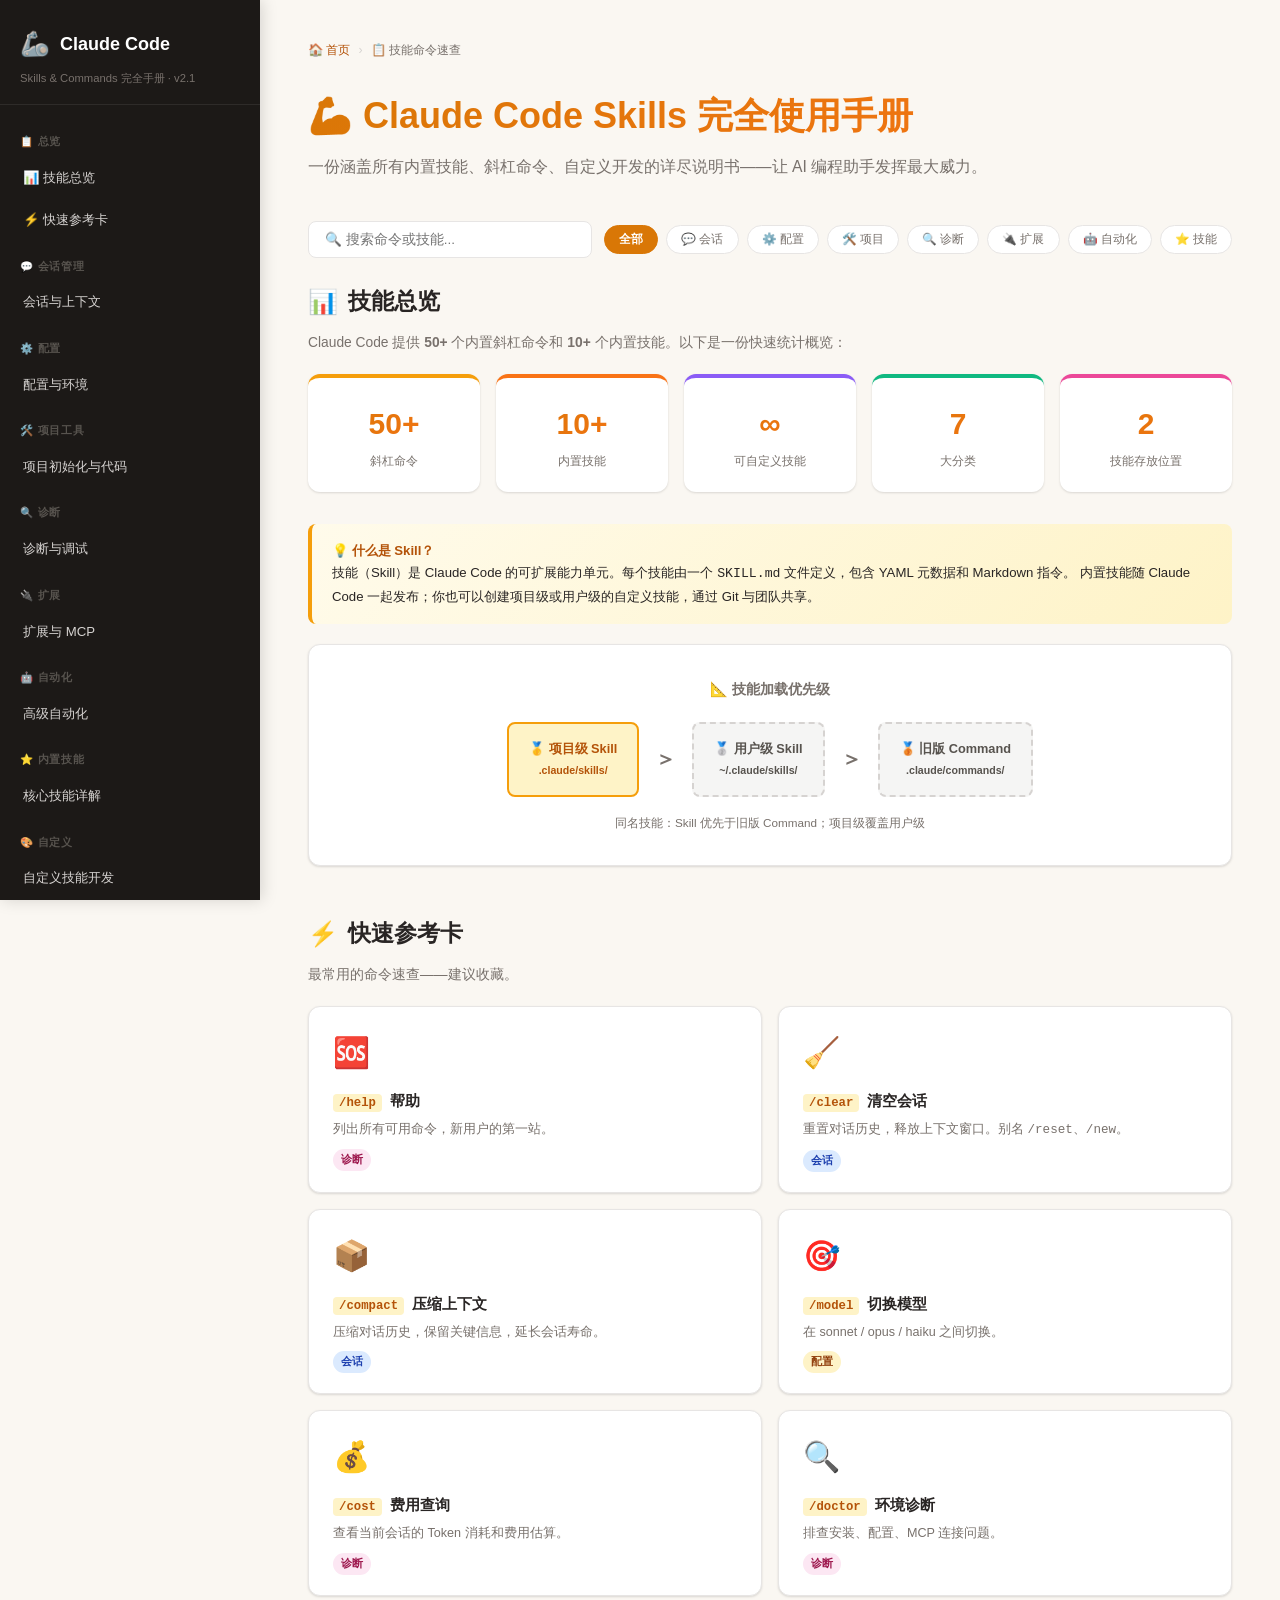
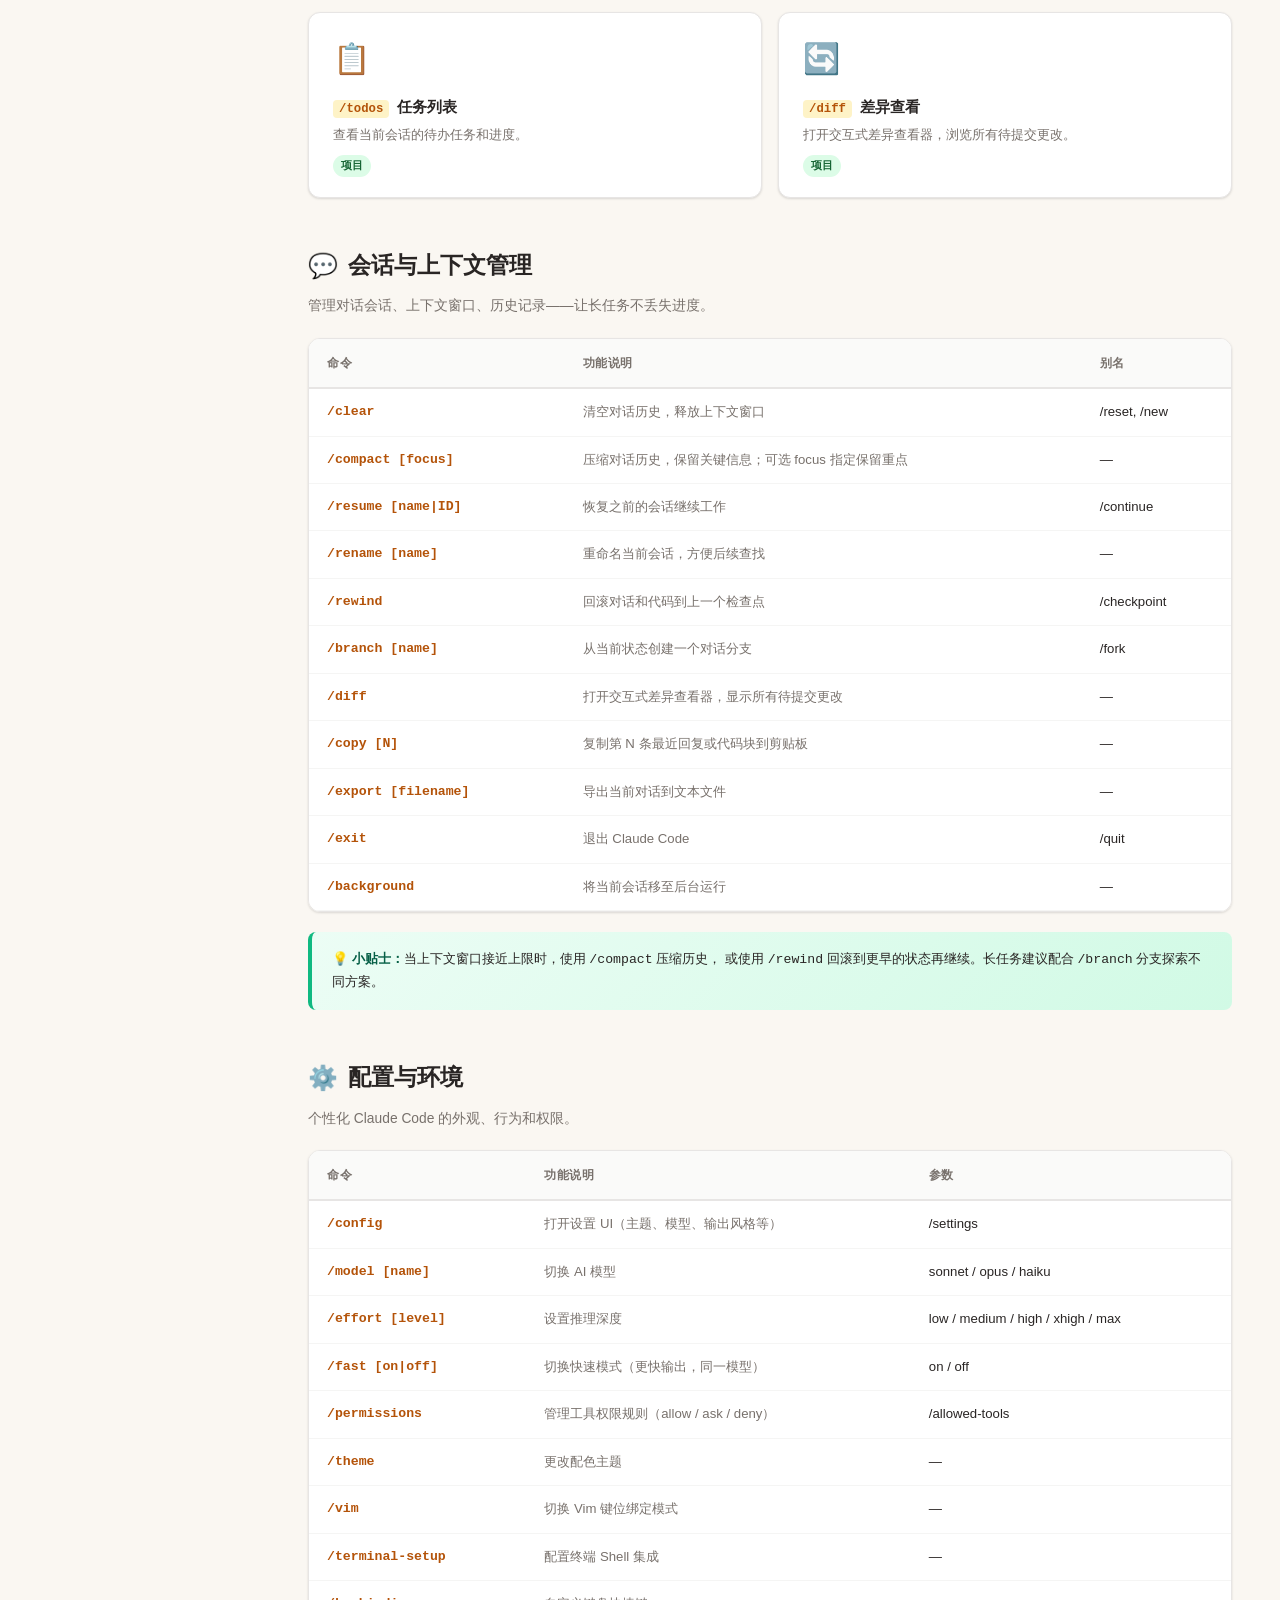
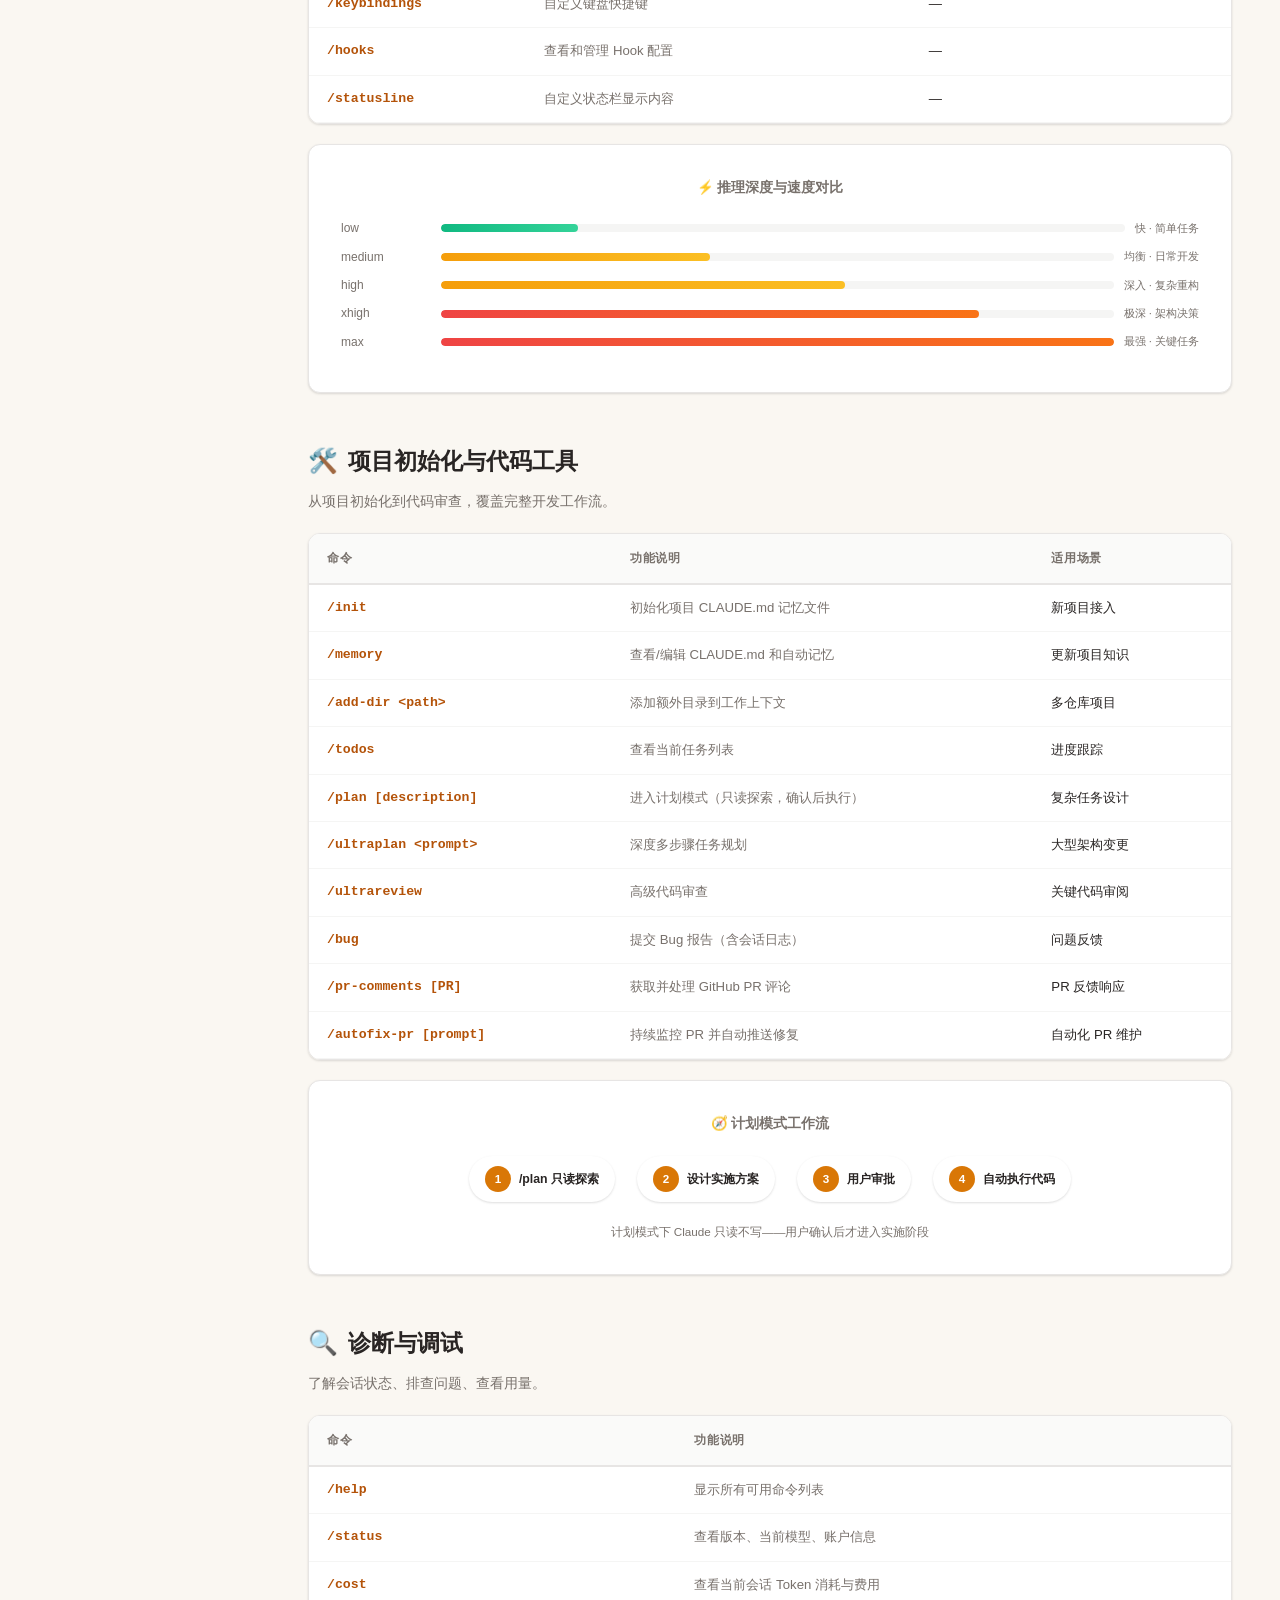
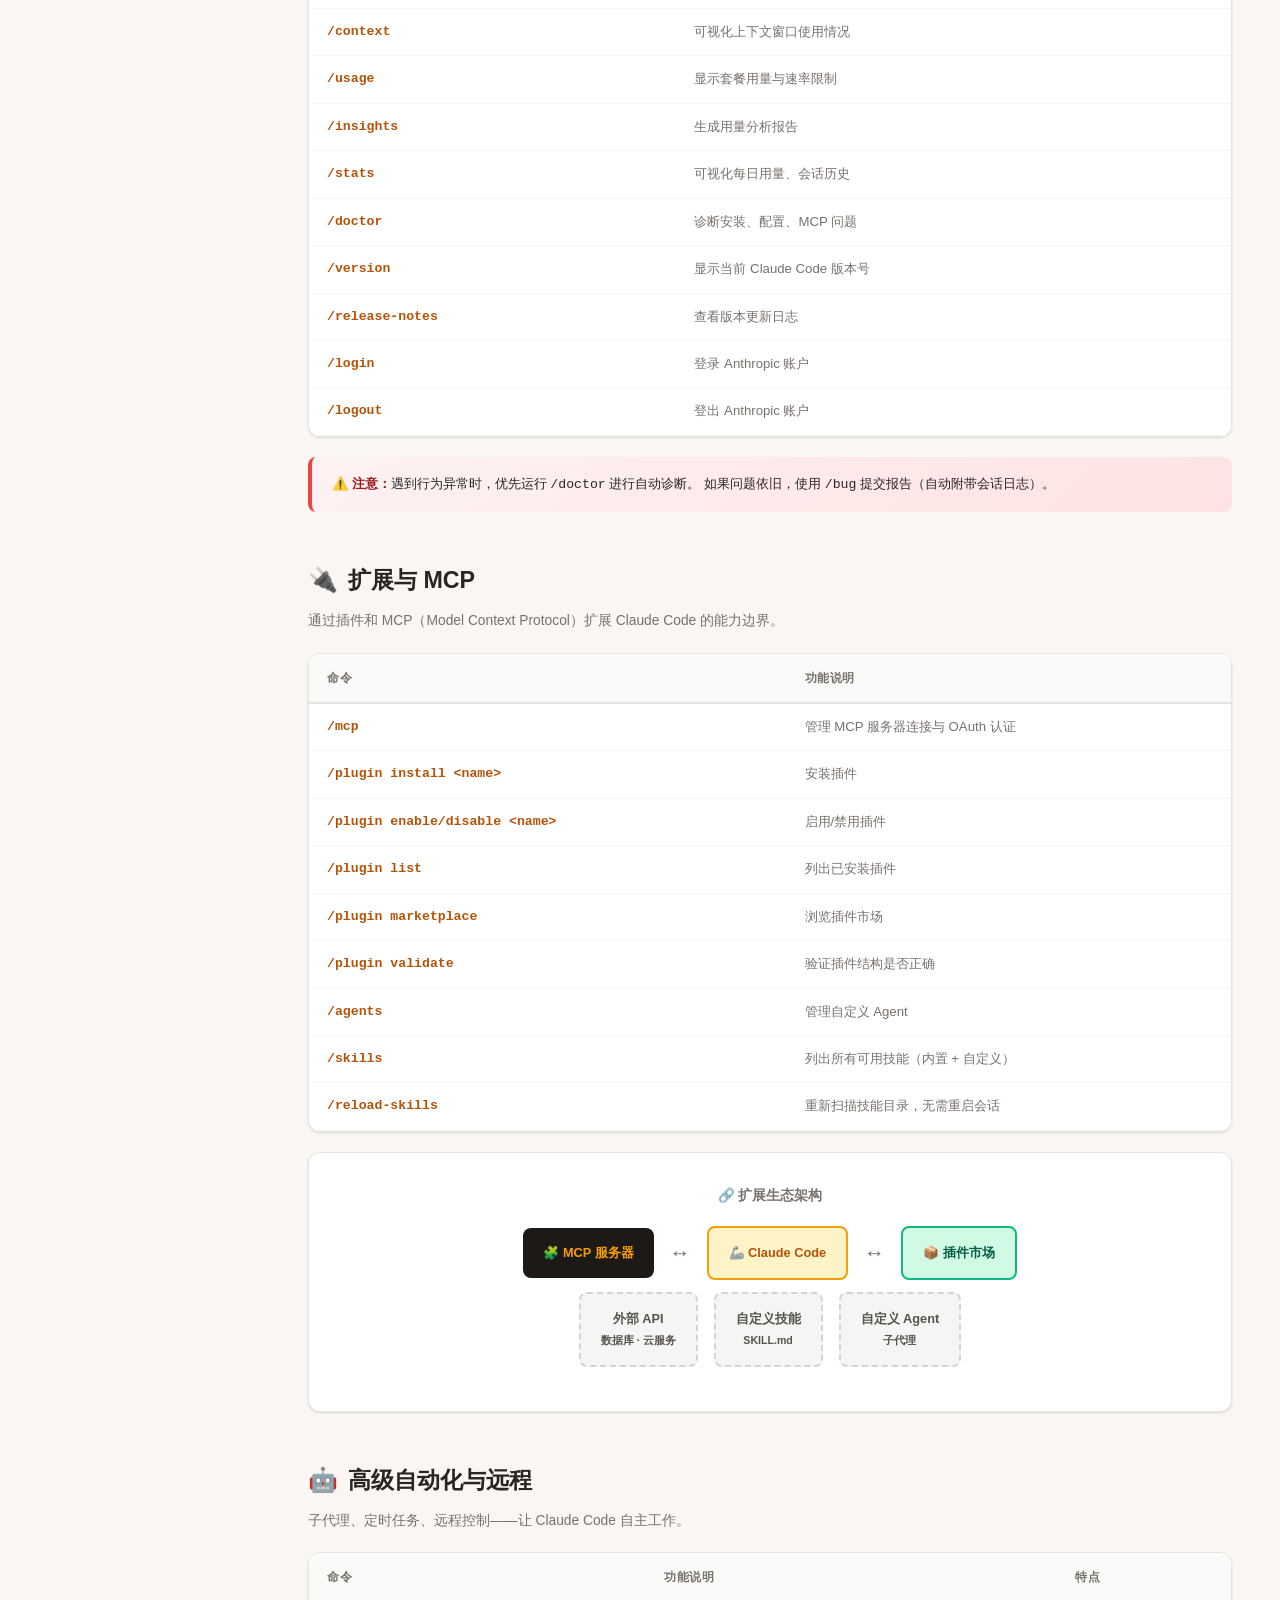
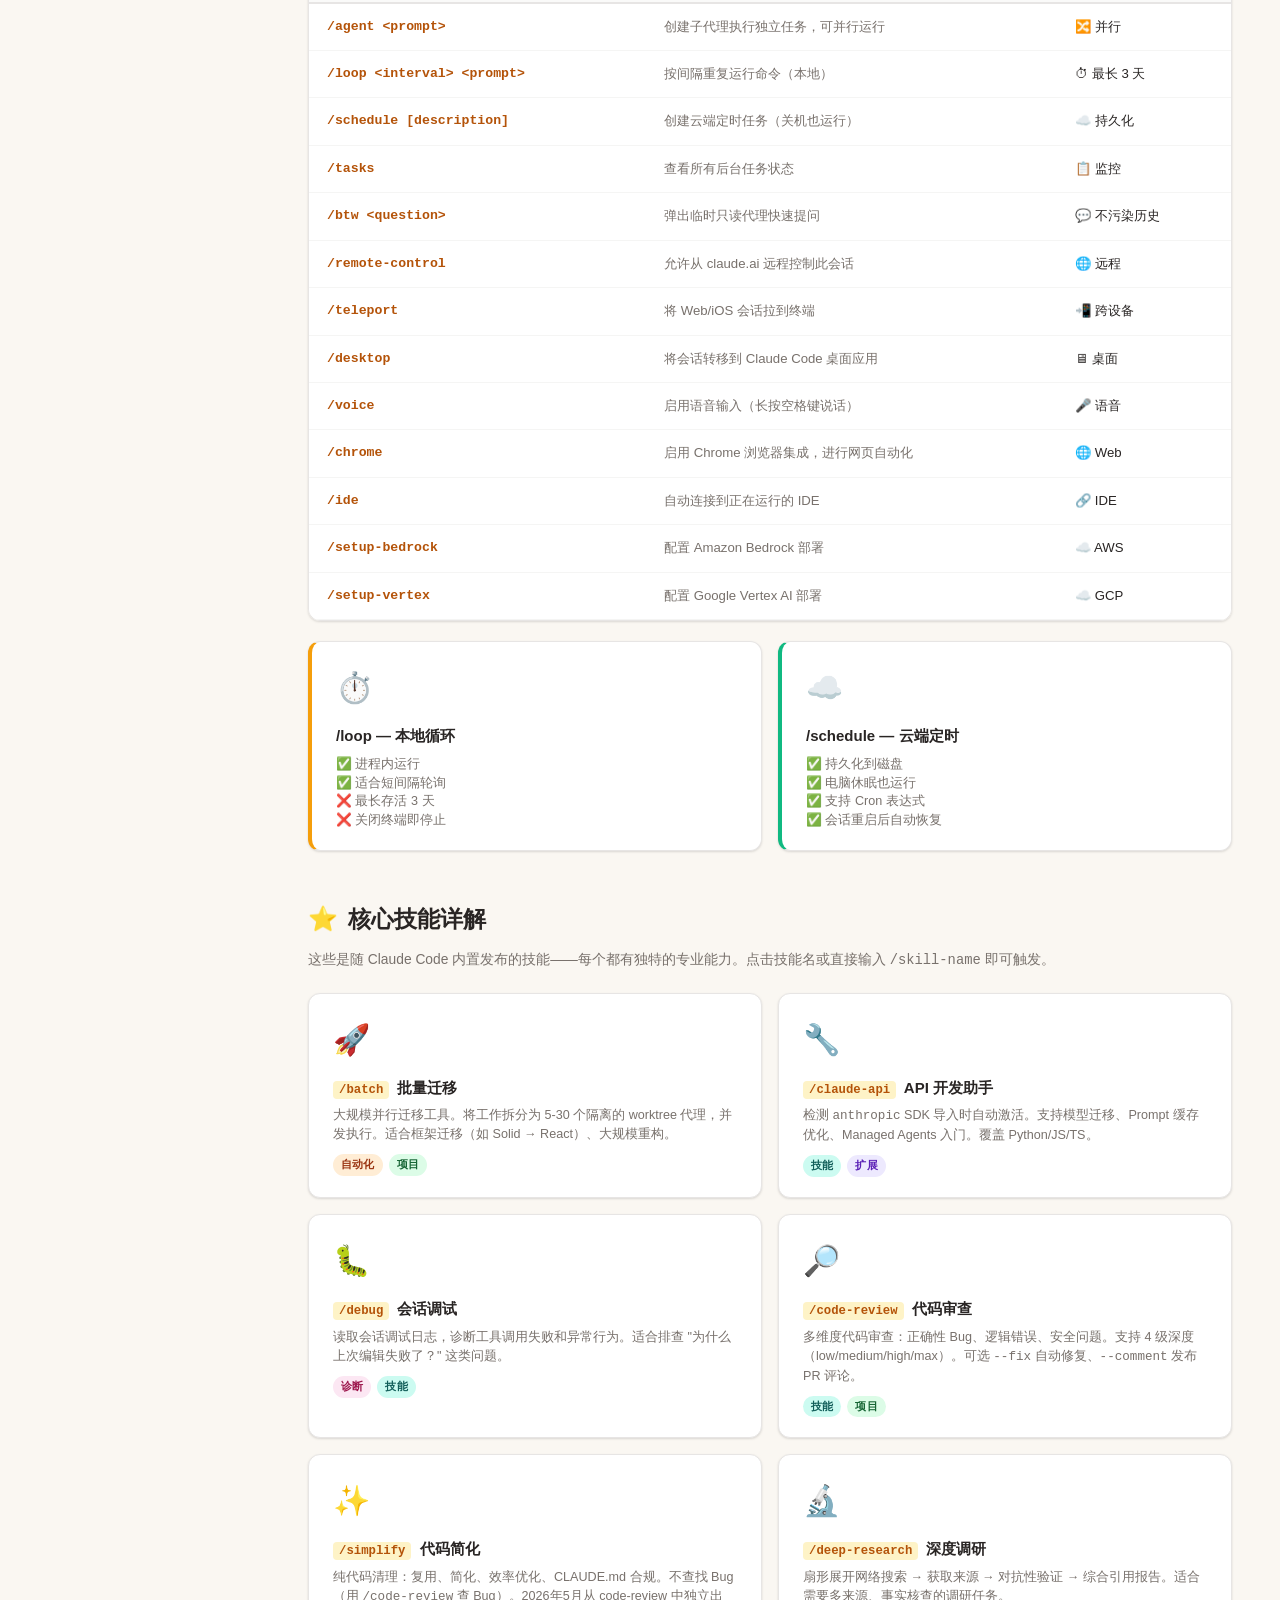
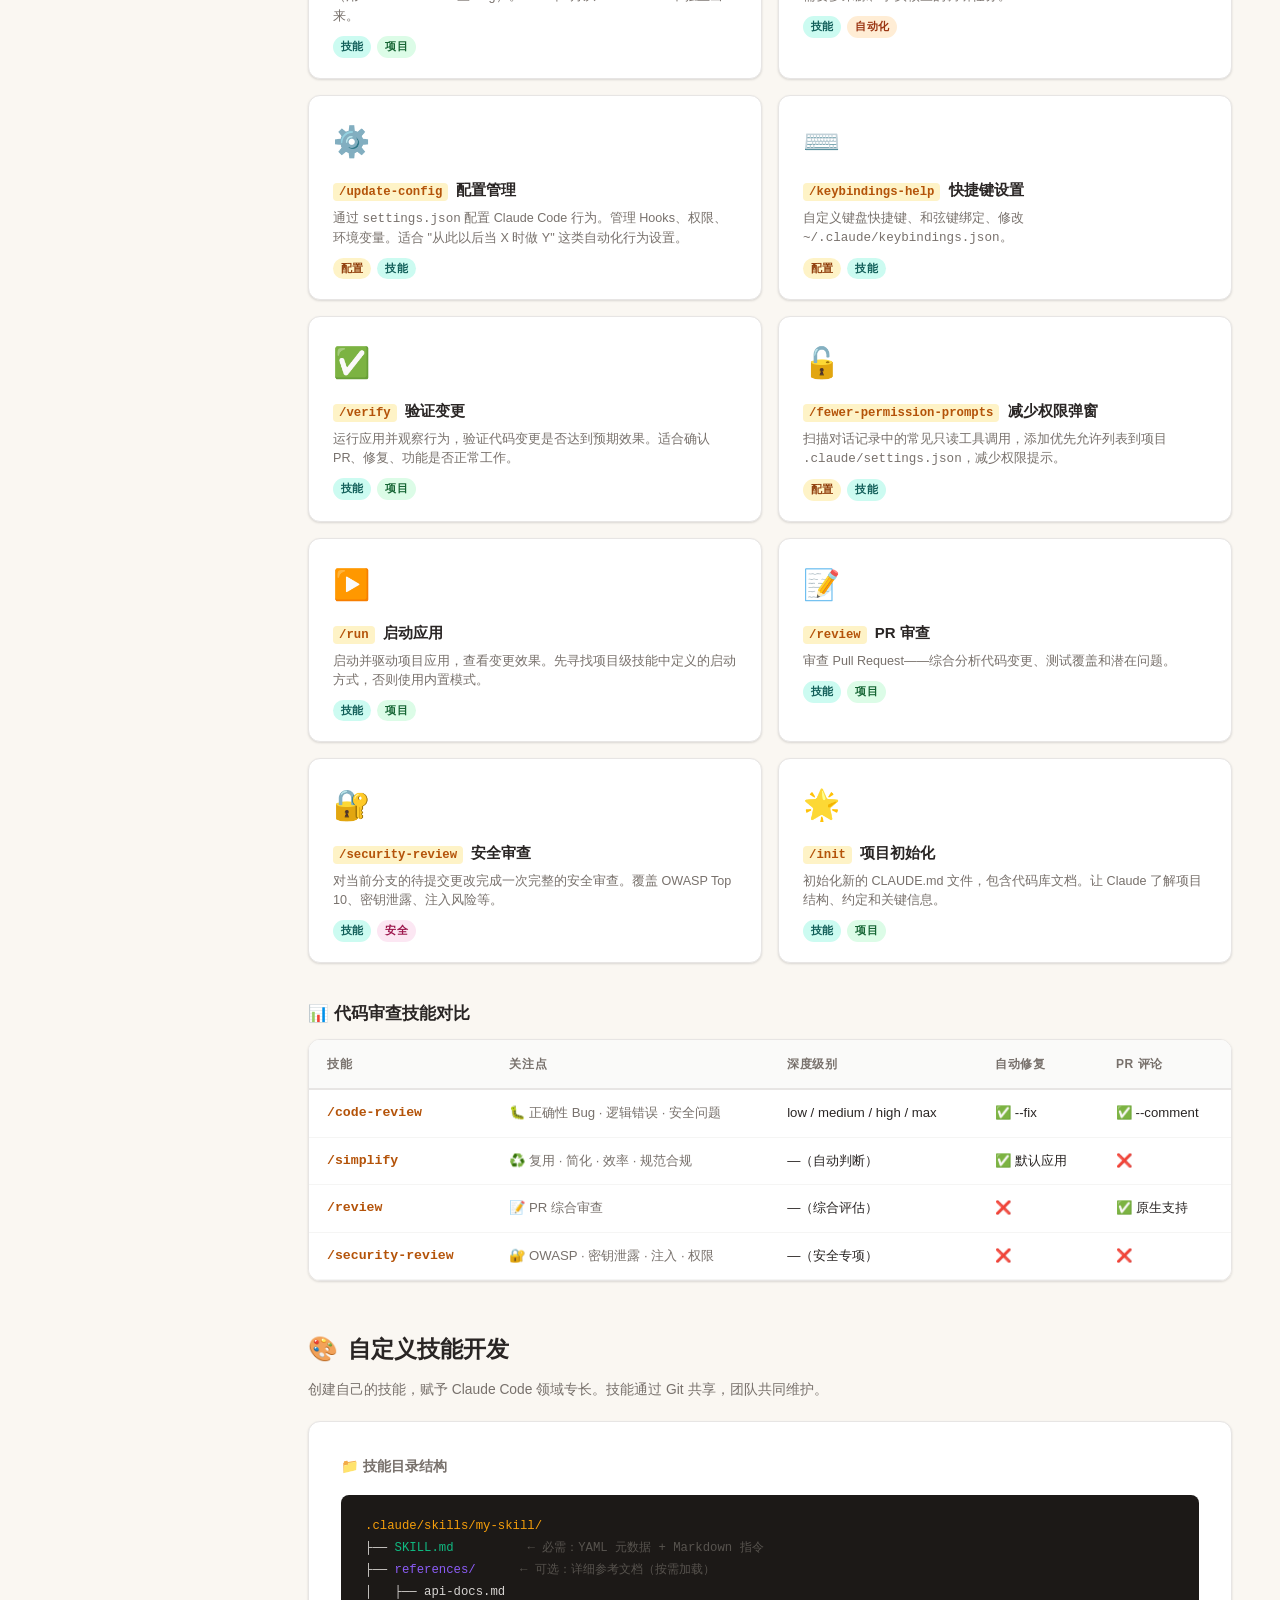
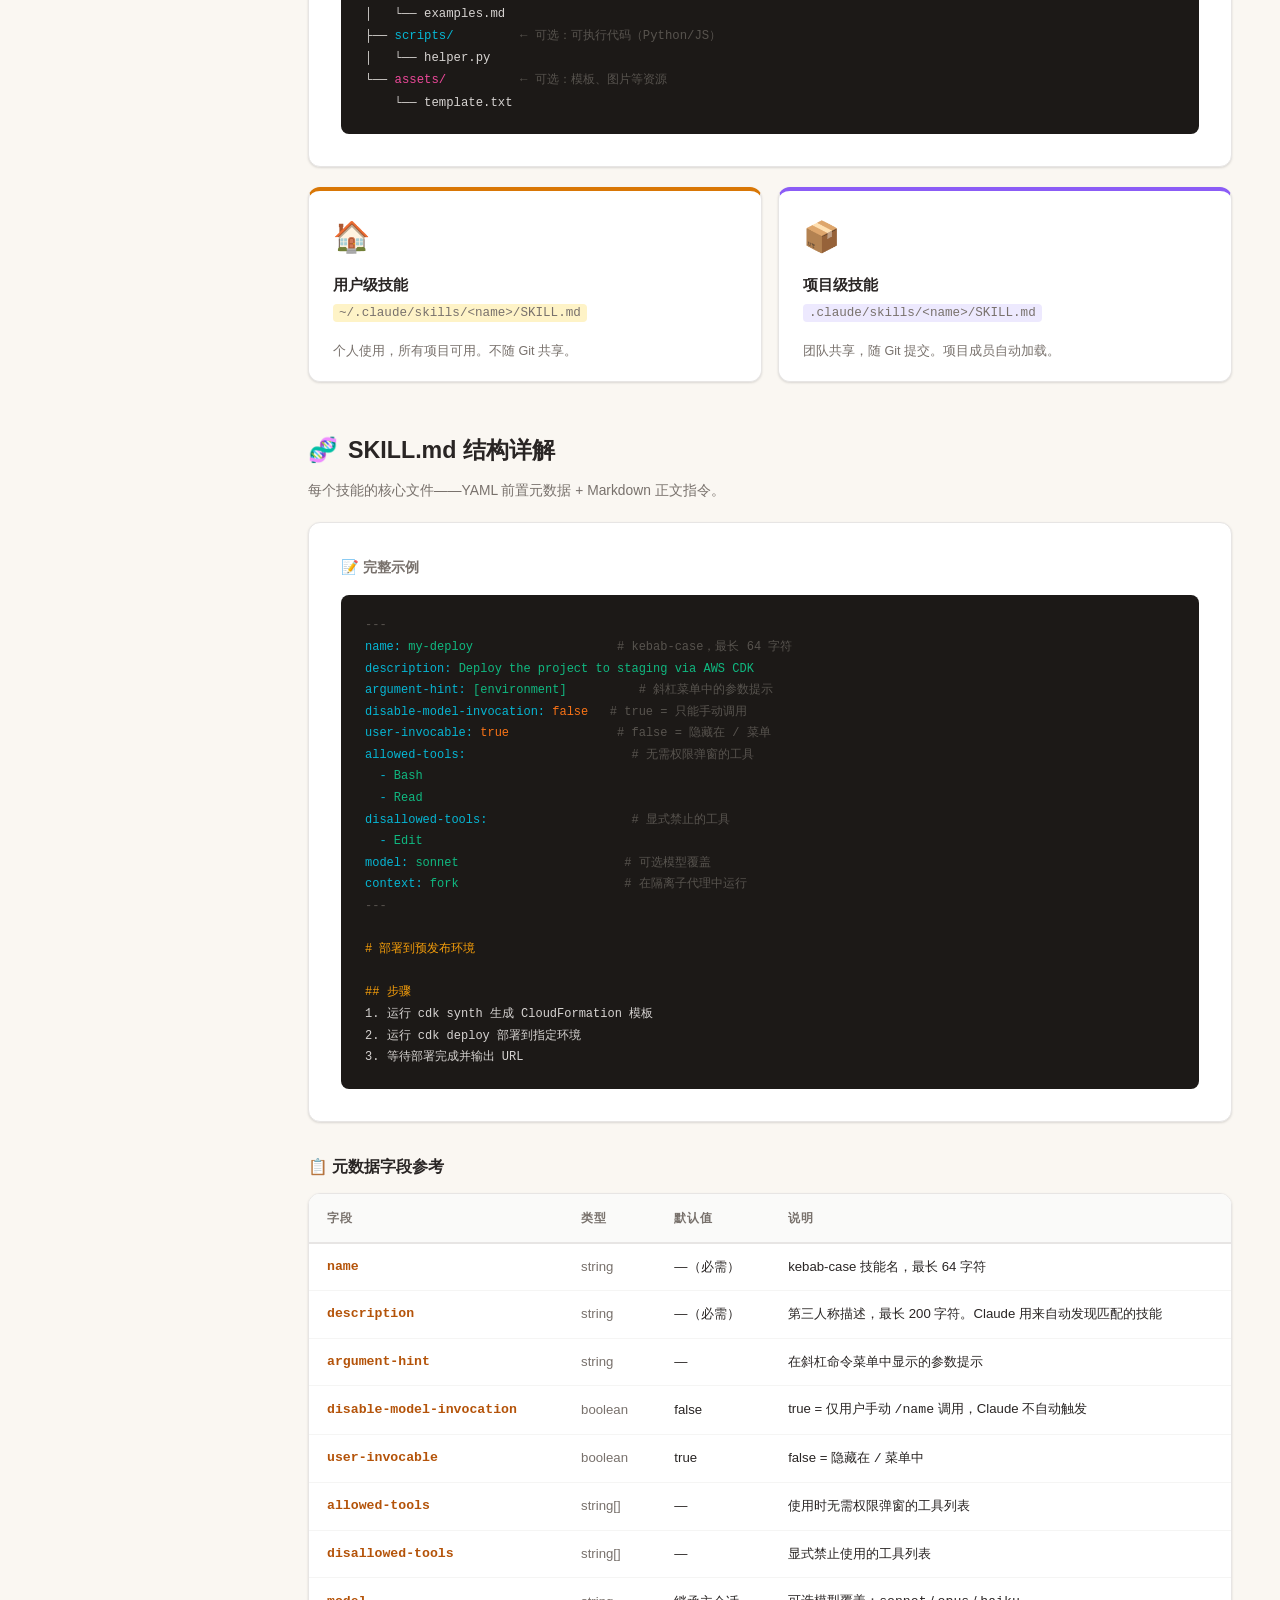
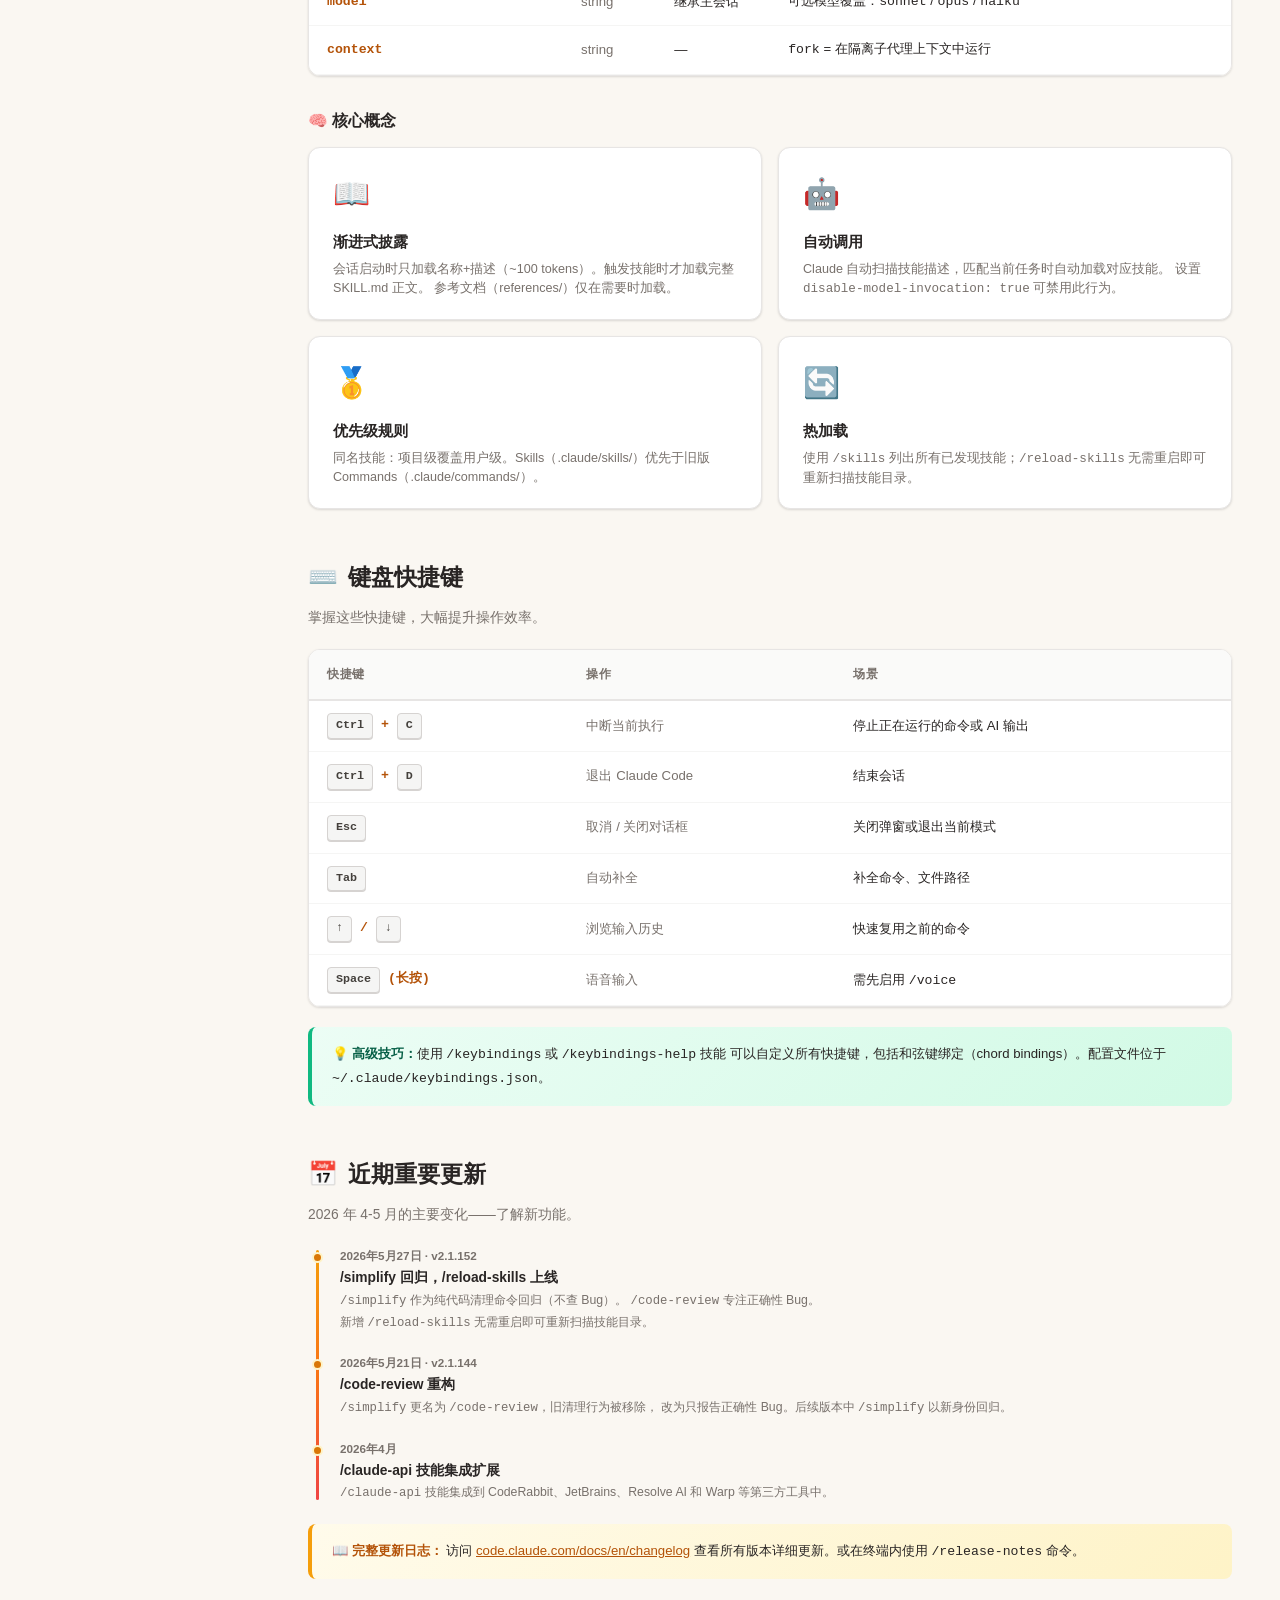
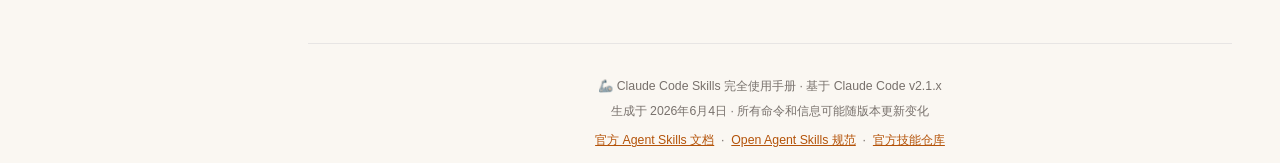
==== manuals/skills-manual.html @ b5b5af1a "🎉 初始提交：Claude Code 使用说明书 v1.0 - 门户首页 (index.html) - 5分钟快速入门指南 - 技能命令速查手册 (搜索+筛选增强) - 工作流实战指南 (3个完整工作" ====
<!DOCTYPE html>
<html lang="zh-CN">
<head>
<meta charset="UTF-8">
<meta name="viewport" content="width=device-width, initial-scale=1.0">
<title>技能命令速查 — Claude Code 使用说明书</title>
<link rel="stylesheet" href="../assets/style.css">
</head>
<body>

<!-- ==================== SIDEBAR ==================== -->
<aside class="sidebar">
  <div class="sidebar-header">
    <div class="logo">
      <span class="icon">🦾</span> Claude Code
    </div>
    <div class="version">Skills &amp; Commands 完全手册 · v2.1</div>
  </div>
  <nav class="sidebar-nav">
    <div class="nav-section">📋 总览</div>
    <a href="#overview" class="active">📊 技能总览</a>
    <a href="#quick-ref">⚡ 快速参考卡</a>

    <div class="nav-section">💬 会话管理</div>
    <a href="#session">会话与上下文</a>

    <div class="nav-section">⚙️ 配置</div>
    <a href="#config">配置与环境</a>

    <div class="nav-section">🛠️ 项目工具</div>
    <a href="#project">项目初始化与代码</a>

    <div class="nav-section">🔍 诊断</div>
    <a href="#debug">诊断与调试</a>

    <div class="nav-section">🔌 扩展</div>
    <a href="#extensions">扩展与 MCP</a>

    <div class="nav-section">🤖 自动化</div>
    <a href="#automation">高级自动化</a>

    <div class="nav-section">⭐ 内置技能</div>
    <a href="#builtin-skills">核心技能详解</a>

    <div class="nav-section">🎨 自定义</div>
    <a href="#custom-skills">自定义技能开发</a>
    <a href="#skill-anatomy">SKILL.md 结构</a>

    <div class="nav-section">⌨️ 快捷键</div>
    <a href="#shortcuts">键盘快捷键</a>

    <div class="nav-section">📅 更新日志</div>
    <a href="#changelog">最近更新</a>
  </nav>
  <div class="sidebar-footer">
    <a href="../index.html" style="color:#a8a29e;text-decoration:none;">🏠 返回首页</a><br>
    📖 基于 Claude Code v2.1.x · 2026年6月
  </div>
</aside>

<!-- ==================== MAIN ==================== -->
<main class="main">

  <!-- Breadcrumb -->
  <nav class="breadcrumb">
    <a href="../index.html">🏠 首页</a> <span class="sep">›</span>
    <span>📋 技能命令速查</span>
  </nav>

  <!-- Title -->
  <h1>🦾 Claude Code Skills 完全使用手册</h1>
  <p class="subtitle">一份涵盖所有内置技能、斜杠命令、自定义开发的详尽说明书——让 AI 编程助手发挥最大威力。</p>

  <!-- ========== OVERVIEW ========== -->
  
  <!-- Search Bar -->
  <div class="search-bar">
    <input type="text" id="searchInput" placeholder="🔍 搜索命令或技能..." autocomplete="off">
    <div class="filter-tags">
      <button class="filter-tag active" data-filter="all">全部</button>
      <button class="filter-tag" data-filter="session">💬 会话</button>
      <button class="filter-tag" data-filter="config">⚙️ 配置</button>
      <button class="filter-tag" data-filter="project">🛠️ 项目</button>
      <button class="filter-tag" data-filter="debug">🔍 诊断</button>
      <button class="filter-tag" data-filter="ext">🔌 扩展</button>
      <button class="filter-tag" data-filter="auto">🤖 自动化</button>
      <button class="filter-tag" data-filter="skill">⭐ 技能</button>
    </div>
  </div>
  <div id="noResults" class="no-results hidden">未找到匹配结果</div>

  <section id="overview">
    <h2><span class="emoji">📊</span> 技能总览</h2>
    <p class="section-desc">Claude Code 提供 <strong>50+</strong> 个内置斜杠命令和 <strong>10+</strong> 个内置技能。以下是一份快速统计概览：</p>

    <div class="stats-row">
      <div class="stat-card" style="border-top-color: #f59e0b;">
        <div class="stat-num">50+</div>
        <div class="stat-label">斜杠命令</div>
      </div>
      <div class="stat-card" style="border-top-color: #f97316;">
        <div class="stat-num">10+</div>
        <div class="stat-label">内置技能</div>
      </div>
      <div class="stat-card" style="border-top-color: #8b5cf6;">
        <div class="stat-num">∞</div>
        <div class="stat-label">可自定义技能</div>
      </div>
      <div class="stat-card" style="border-top-color: #10b981;">
        <div class="stat-num">7</div>
        <div class="stat-label">大分类</div>
      </div>
      <div class="stat-card" style="border-top-color: #ec4899;">
        <div class="stat-num">2</div>
        <div class="stat-label">技能存放位置</div>
      </div>
    </div>

    <div class="info-box">
      <strong>💡 什么是 Skill？</strong><br>
      技能（Skill）是 Claude Code 的可扩展能力单元。每个技能由一个 <code>SKILL.md</code> 文件定义，包含 YAML 元数据和 Markdown 指令。
      内置技能随 Claude Code 一起发布；你也可以创建项目级或用户级的自定义技能，通过 Git 与团队共享。
    </div>

    <!-- Skill priority diagram -->
    <div class="arch-diagram">
      <h3 style="text-align:center;margin-bottom:20px;font-size:.95rem;color:#78716c;">📐 技能加载优先级</h3>
      <div class="arch-row">
        <div class="arch-box primary">🥇 项目级 Skill<br><small>.claude/skills/</small></div>
        <div class="arch-arrow">＞</div>
        <div class="arch-box secondary">🥈 用户级 Skill<br><small>~/.claude/skills/</small></div>
        <div class="arch-arrow">＞</div>
        <div class="arch-box secondary">🥉 旧版 Command<br><small>.claude/commands/</small></div>
      </div>
      <p style="text-align:center;font-size:.78rem;color:var(--text-muted);margin-top:16px;">
        同名技能：Skill 优先于旧版 Command；项目级覆盖用户级
      </p>
    </div>
  </section>

  <!-- ========== QUICK REFERENCE ========== -->
  <section id="quick-ref">
    <h2><span class="emoji">⚡</span> 快速参考卡</h2>
    <p class="section-desc">最常用的命令速查——建议收藏。</p>

    <div class="cards">
      <div class="card" data-search="/help 帮助 列出所有可用命令，新用户的第一站。">
        <div class="card-icon">🆘</div>
        <div class="card-name"><span class="slash">/help</span> 帮助</div>
        <div class="card-desc">列出所有可用命令，新用户的第一站。</div>
        <div class="card-tags"><span class="tag tag-debug">诊断</span></div>
      </div>
      <div class="card">
        <div class="card-icon">🧹</div>
        <div class="card-name"><span class="slash">/clear</span> 清空会话</div>
        <div class="card-desc">重置对话历史，释放上下文窗口。别名 <code>/reset</code>、<code>/new</code>。</div>
        <div class="card-tags"><span class="tag tag-session">会话</span></div>
      </div>
      <div class="card">
        <div class="card-icon">📦</div>
        <div class="card-name"><span class="slash">/compact</span> 压缩上下文</div>
        <div class="card-desc">压缩对话历史，保留关键信息，延长会话寿命。</div>
        <div class="card-tags"><span class="tag tag-session">会话</span></div>
      </div>
      <div class="card">
        <div class="card-icon">🎯</div>
        <div class="card-name"><span class="slash">/model</span> 切换模型</div>
        <div class="card-desc">在 sonnet / opus / haiku 之间切换。</div>
        <div class="card-tags"><span class="tag tag-config">配置</span></div>
      </div>
      <div class="card">
        <div class="card-icon">💰</div>
        <div class="card-name"><span class="slash">/cost</span> 费用查询</div>
        <div class="card-desc">查看当前会话的 Token 消耗和费用估算。</div>
        <div class="card-tags"><span class="tag tag-debug">诊断</span></div>
      </div>
      <div class="card">
        <div class="card-icon">🔍</div>
        <div class="card-name"><span class="slash">/doctor</span> 环境诊断</div>
        <div class="card-desc">排查安装、配置、MCP 连接问题。</div>
        <div class="card-tags"><span class="tag tag-debug">诊断</span></div>
      </div>
      <div class="card">
        <div class="card-icon">📋</div>
        <div class="card-name"><span class="slash">/todos</span> 任务列表</div>
        <div class="card-desc">查看当前会话的待办任务和进度。</div>
        <div class="card-tags"><span class="tag tag-project">项目</span></div>
      </div>
      <div class="card">
        <div class="card-icon">🔄</div>
        <div class="card-name"><span class="slash">/diff</span> 差异查看</div>
        <div class="card-desc">打开交互式差异查看器，浏览所有待提交更改。</div>
        <div class="card-tags"><span class="tag tag-project">项目</span></div>
      </div>
    </div>
  </section>

  <!-- ========== SESSION MANAGEMENT ========== -->
  <section id="session">
    <h2><span class="emoji">💬</span> 会话与上下文管理</h2>
    <p class="section-desc">管理对话会话、上下文窗口、历史记录——让长任务不丢失进度。</p>

    <div class="cmd-table-wrap">
      <table>
        <thead><tr><th>命令</th><th>功能说明</th><th>别名</th></tr></thead>
        <tbody>
          <tr data-search="/clear 清空对话历史，释放上下文窗口">
          <td>/clear</td>
          <td>清空对话历史，释放上下文窗口</td><td>/reset, /new</td></tr>
          <tr data-search="/compact [focus] 压缩对话历史，保留关键信息；可选 focus 指定保留重点">
          <td>/compact [focus]</td>
          <td>压缩对话历史，保留关键信息；可选 focus 指定保留重点</td><td>—</td></tr>
          <tr data-search="/resume [name|ID] 恢复之前的会话继续工作">
          <td>/resume [name|ID]</td>
          <td>恢复之前的会话继续工作</td><td>/continue</td></tr>
          <tr data-search="/rename [name] 重命名当前会话，方便后续查找">
          <td>/rename [name]</td>
          <td>重命名当前会话，方便后续查找</td><td>—</td></tr>
          <tr data-search="/rewind 回滚对话和代码到上一个检查点">
          <td>/rewind</td>
          <td>回滚对话和代码到上一个检查点</td><td>/checkpoint</td></tr>
          <tr data-search="/branch [name] 从当前状态创建一个对话分支">
          <td>/branch [name]</td>
          <td>从当前状态创建一个对话分支</td><td>/fork</td></tr>
          <tr data-search="/diff 打开交互式差异查看器，显示所有待提交更改">
          <td>/diff</td>
          <td>打开交互式差异查看器，显示所有待提交更改</td><td>—</td></tr>
          <tr data-search="/copy [N] 复制第 N 条最近回复或代码块到剪贴板">
          <td>/copy [N]</td>
          <td>复制第 N 条最近回复或代码块到剪贴板</td><td>—</td></tr>
          <tr data-search="/export [filename] 导出当前对话到文本文件">
          <td>/export [filename]</td>
          <td>导出当前对话到文本文件</td><td>—</td></tr>
          <tr data-search="/exit 退出 Claude Code">
          <td>/exit</td>
          <td>退出 Claude Code</td><td>/quit</td></tr>
          <tr data-search="/background 将当前会话移至后台运行">
          <td>/background</td>
          <td>将当前会话移至后台运行</td><td>—</td></tr>
        </tbody>
      </table>
    </div>

    <div class="info-box tip">
      <strong>💡 小贴士：</strong>当上下文窗口接近上限时，使用 <code>/compact</code> 压缩历史，
      或使用 <code>/rewind</code> 回滚到更早的状态再继续。长任务建议配合 <code>/branch</code> 分支探索不同方案。
    </div>
  </section>

  <!-- ========== CONFIGURATION ========== -->
  <section id="config">
    <h2><span class="emoji">⚙️</span> 配置与环境</h2>
    <p class="section-desc">个性化 Claude Code 的外观、行为和权限。</p>

    <div class="cmd-table-wrap">
      <table>
        <thead><tr><th>命令</th><th>功能说明</th><th>参数</th></tr></thead>
        <tbody>
          <tr data-search="/config 打开设置 UI（主题、模型、输出风格等）">
          <td>/config</td>
          <td>打开设置 UI（主题、模型、输出风格等）</td><td>/settings</td></tr>
          <tr data-search="/model [name] 切换 AI 模型">
          <td>/model [name]</td>
          <td>切换 AI 模型</td><td>sonnet / opus / haiku</td></tr>
          <tr data-search="/effort [level] 设置推理深度">
          <td>/effort [level]</td>
          <td>设置推理深度</td><td>low / medium / high / xhigh / max</td></tr>
          <tr data-search="/fast [on|off] 切换快速模式（更快输出，同一模型）">
          <td>/fast [on|off]</td>
          <td>切换快速模式（更快输出，同一模型）</td><td>on / off</td></tr>
          <tr data-search="/permissions 管理工具权限规则（allow / ask / deny）">
          <td>/permissions</td>
          <td>管理工具权限规则（allow / ask / deny）</td><td>/allowed-tools</td></tr>
          <tr data-search="/theme 更改配色主题">
          <td>/theme</td>
          <td>更改配色主题</td><td>—</td></tr>
          <tr data-search="/vim 切换 Vim 键位绑定模式">
          <td>/vim</td>
          <td>切换 Vim 键位绑定模式</td><td>—</td></tr>
          <tr data-search="/terminal-setup 配置终端 Shell 集成">
          <td>/terminal-setup</td>
          <td>配置终端 Shell 集成</td><td>—</td></tr>
          <tr data-search="/keybindings 自定义键盘快捷键">
          <td>/keybindings</td>
          <td>自定义键盘快捷键</td><td>—</td></tr>
          <tr data-search="/hooks 查看和管理 Hook 配置">
          <td>/hooks</td>
          <td>查看和管理 Hook 配置</td><td>—</td></tr>
          <tr data-search="/statusline 自定义状态栏显示内容">
          <td>/statusline</td>
          <td>自定义状态栏显示内容</td><td>—</td></tr>
        </tbody>
      </table>
    </div>

    <div class="arch-diagram" style="margin-top:20px;">
      <h3 style="text-align:center;margin-bottom:18px;font-size:.9rem;color:#78716c;">⚡ 推理深度与速度对比</h3>
      <div class="priority-bar">
        <span class="bar-label">low</span>
        <div class="bar-track"><div class="bar-fill low" style="width:20%"></div></div>
        <span style="font-size:.75rem;color:var(--text-muted);">快 · 简单任务</span>
      </div>
      <div class="priority-bar">
        <span class="bar-label">medium</span>
        <div class="bar-track"><div class="bar-fill med" style="width:40%"></div></div>
        <span style="font-size:.75rem;color:var(--text-muted);">均衡 · 日常开发</span>
      </div>
      <div class="priority-bar">
        <span class="bar-label">high</span>
        <div class="bar-track"><div class="bar-fill med" style="width:60%"></div></div>
        <span style="font-size:.75rem;color:var(--text-muted);">深入 · 复杂重构</span>
      </div>
      <div class="priority-bar">
        <span class="bar-label">xhigh</span>
        <div class="bar-track"><div class="bar-fill high" style="width:80%"></div></div>
        <span style="font-size:.75rem;color:var(--text-muted);">极深 · 架构决策</span>
      </div>
      <div class="priority-bar">
        <span class="bar-label">max</span>
        <div class="bar-track"><div class="bar-fill high" style="width:100%"></div></div>
        <span style="font-size:.75rem;color:var(--text-muted);">最强 · 关键任务</span>
      </div>
    </div>
  </section>

  <!-- ========== PROJECT TOOLS ========== -->
  <section id="project">
    <h2><span class="emoji">🛠️</span> 项目初始化与代码工具</h2>
    <p class="section-desc">从项目初始化到代码审查，覆盖完整开发工作流。</p>

    <div class="cmd-table-wrap">
      <table>
        <thead><tr><th>命令</th><th>功能说明</th><th>适用场景</th></tr></thead>
        <tbody>
          <tr data-search="/init 初始化项目 CLAUDE.md 记忆文件">
          <td>/init</td>
          <td>初始化项目 CLAUDE.md 记忆文件</td><td>新项目接入</td></tr>
          <tr data-search="/memory 查看/编辑 CLAUDE.md 和自动记忆">
          <td>/memory</td>
          <td>查看/编辑 CLAUDE.md 和自动记忆</td><td>更新项目知识</td></tr>
          <tr data-search="/add-dir &lt;path&gt; 添加额外目录到工作上下文">
          <td>/add-dir &lt;path&gt;</td>
          <td>添加额外目录到工作上下文</td><td>多仓库项目</td></tr>
          <tr data-search="/todos 查看当前任务列表">
          <td>/todos</td>
          <td>查看当前任务列表</td><td>进度跟踪</td></tr>
          <tr data-search="/plan [description] 进入计划模式（只读探索，确认后执行）">
          <td>/plan [description]</td>
          <td>进入计划模式（只读探索，确认后执行）</td><td>复杂任务设计</td></tr>
          <tr data-search="/ultraplan &lt;prompt&gt; 深度多步骤任务规划">
          <td>/ultraplan &lt;prompt&gt;</td>
          <td>深度多步骤任务规划</td><td>大型架构变更</td></tr>
          <tr data-search="/ultrareview 高级代码审查">
          <td>/ultrareview</td>
          <td>高级代码审查</td><td>关键代码审阅</td></tr>
          <tr data-search="/bug 提交 Bug 报告（含会话日志）">
          <td>/bug</td>
          <td>提交 Bug 报告（含会话日志）</td><td>问题反馈</td></tr>
          <tr data-search="/pr-comments [PR] 获取并处理 GitHub PR 评论">
          <td>/pr-comments [PR]</td>
          <td>获取并处理 GitHub PR 评论</td><td>PR 反馈响应</td></tr>
          <tr data-search="/autofix-pr [prompt] 持续监控 PR 并自动推送修复">
          <td>/autofix-pr [prompt]</td>
          <td>持续监控 PR 并自动推送修复</td><td>自动化 PR 维护</td></tr>
        </tbody>
      </table>
    </div>

    <!-- Plan mode workflow -->
    <div class="arch-diagram" style="margin-top:20px;">
      <h3 style="text-align:center;margin-bottom:18px;font-size:.9rem;color:#78716c;">🧭 计划模式工作流</h3>
      <div class="flow-steps">
        <div class="flow-step"><span class="step-num">1</span> /plan 只读探索</div>
        <div class="flow-connector"></div>
        <div class="flow-step"><span class="step-num">2</span> 设计实施方案</div>
        <div class="flow-connector"></div>
        <div class="flow-step"><span class="step-num">3</span> 用户审批</div>
        <div class="flow-connector"></div>
        <div class="flow-step"><span class="step-num">4</span> 自动执行代码</div>
      </div>
      <p style="text-align:center;font-size:.78rem;color:var(--text-muted);margin-top:14px;">
        计划模式下 Claude 只读不写——用户确认后才进入实施阶段
      </p>
    </div>
  </section>

  <!-- ========== DIAGNOSTICS ========== -->
  <section id="debug">
    <h2><span class="emoji">🔍</span> 诊断与调试</h2>
    <p class="section-desc">了解会话状态、排查问题、查看用量。</p>

    <div class="cmd-table-wrap">
      <table>
        <thead><tr><th>命令</th><th>功能说明</th></tr></thead>
        <tbody>
          <tr data-search="/help 显示所有可用命令列表">
          <td>/help</td>
          <td>显示所有可用命令列表</td></tr>
          <tr data-search="/status 查看版本、当前模型、账户信息">
          <td>/status</td>
          <td>查看版本、当前模型、账户信息</td></tr>
          <tr data-search="/cost 查看当前会话 Token 消耗与费用">
          <td>/cost</td>
          <td>查看当前会话 Token 消耗与费用</td></tr>
          <tr data-search="/context 可视化上下文窗口使用情况">
          <td>/context</td>
          <td>可视化上下文窗口使用情况</td></tr>
          <tr data-search="/usage 显示套餐用量与速率限制">
          <td>/usage</td>
          <td>显示套餐用量与速率限制</td></tr>
          <tr data-search="/insights 生成用量分析报告">
          <td>/insights</td>
          <td>生成用量分析报告</td></tr>
          <tr data-search="/stats 可视化每日用量、会话历史">
          <td>/stats</td>
          <td>可视化每日用量、会话历史</td></tr>
          <tr data-search="/doctor 诊断安装、配置、MCP 问题">
          <td>/doctor</td>
          <td>诊断安装、配置、MCP 问题</td></tr>
          <tr data-search="/version 显示当前 Claude Code 版本号">
          <td>/version</td>
          <td>显示当前 Claude Code 版本号</td></tr>
          <tr data-search="/release-notes 查看版本更新日志">
          <td>/release-notes</td>
          <td>查看版本更新日志</td></tr>
          <tr data-search="/login 登录 Anthropic 账户">
          <td>/login</td>
          <td>登录 Anthropic 账户</td></tr>
          <tr data-search="/logout 登出 Anthropic 账户">
          <td>/logout</td>
          <td>登出 Anthropic 账户</td></tr>
        </tbody>
      </table>
    </div>

    <div class="info-box warn">
      <strong>⚠️ 注意：</strong>遇到行为异常时，优先运行 <code>/doctor</code> 进行自动诊断。
      如果问题依旧，使用 <code>/bug</code> 提交报告（自动附带会话日志）。
    </div>
  </section>

  <!-- ========== EXTENSIONS ========== -->
  <section id="extensions">
    <h2><span class="emoji">🔌</span> 扩展与 MCP</h2>
    <p class="section-desc">通过插件和 MCP（Model Context Protocol）扩展 Claude Code 的能力边界。</p>

    <div class="cmd-table-wrap">
      <table>
        <thead><tr><th>命令</th><th>功能说明</th></tr></thead>
        <tbody>
          <tr data-search="/mcp 管理 MCP 服务器连接与 OAuth 认证">
          <td>/mcp</td>
          <td>管理 MCP 服务器连接与 OAuth 认证</td></tr>
          <tr data-search="/plugin install &lt;name&gt; 安装插件">
          <td>/plugin install &lt;name&gt;</td>
          <td>安装插件</td></tr>
          <tr data-search="/plugin enable/disable &lt;name&gt; 启用/禁用插件">
          <td>/plugin enable/disable &lt;name&gt;</td>
          <td>启用/禁用插件</td></tr>
          <tr data-search="/plugin list 列出已安装插件">
          <td>/plugin list</td>
          <td>列出已安装插件</td></tr>
          <tr data-search="/plugin marketplace 浏览插件市场">
          <td>/plugin marketplace</td>
          <td>浏览插件市场</td></tr>
          <tr data-search="/plugin validate 验证插件结构是否正确">
          <td>/plugin validate</td>
          <td>验证插件结构是否正确</td></tr>
          <tr data-search="/agents 管理自定义 Agent">
          <td>/agents</td>
          <td>管理自定义 Agent</td></tr>
          <tr data-search="/skills 列出所有可用技能（内置 + 自定义）">
          <td>/skills</td>
          <td>列出所有可用技能（内置 + 自定义）</td></tr>
          <tr data-search="/reload-skills 重新扫描技能目录，无需重启会话">
          <td>/reload-skills</td>
          <td>重新扫描技能目录，无需重启会话</td></tr>
        </tbody>
      </table>
    </div>

    <!-- Extension Architecture -->
    <div class="arch-diagram" style="margin-top:20px;">
      <h3 style="text-align:center;margin-bottom:18px;font-size:.9rem;color:#78716c;">🔗 扩展生态架构</h3>
      <div class="arch-row">
        <div class="arch-box dark">🧩 MCP 服务器</div>
        <div class="arch-arrow">↔</div>
        <div class="arch-box primary">🦾 Claude Code</div>
        <div class="arch-arrow">↔</div>
        <div class="arch-box green">📦 插件市场</div>
      </div>
      <div class="arch-row" style="margin-top:12px;">
        <div class="arch-box secondary">外部 API<br><small>数据库 · 云服务</small></div>
        <div class="arch-box secondary">自定义技能<br><small>SKILL.md</small></div>
        <div class="arch-box secondary">自定义 Agent<br><small>子代理</small></div>
      </div>
    </div>
  </section>

  <!-- ========== AUTOMATION ========== -->
  <section id="automation">
    <h2><span class="emoji">🤖</span> 高级自动化与远程</h2>
    <p class="section-desc">子代理、定时任务、远程控制——让 Claude Code 自主工作。</p>

    <div class="cmd-table-wrap">
      <table>
        <thead><tr><th>命令</th><th>功能说明</th><th>特点</th></tr></thead>
        <tbody>
          <tr data-search="/agent &lt;prompt&gt; 创建子代理执行独立任务，可并行运行">
          <td>/agent &lt;prompt&gt;</td>
          <td>创建子代理执行独立任务，可并行运行</td><td>🔀 并行</td></tr>
          <tr data-search="/loop &lt;interval&gt; &lt;prompt&gt; 按间隔重复运行命令（本地）">
          <td>/loop &lt;interval&gt; &lt;prompt&gt;</td>
          <td>按间隔重复运行命令（本地）</td><td>⏱ 最长 3 天</td></tr>
          <tr data-search="/schedule [description] 创建云端定时任务（关机也运行）">
          <td>/schedule [description]</td>
          <td>创建云端定时任务（关机也运行）</td><td>☁️ 持久化</td></tr>
          <tr data-search="/tasks 查看所有后台任务状态">
          <td>/tasks</td>
          <td>查看所有后台任务状态</td><td>📋 监控</td></tr>
          <tr data-search="/btw &lt;question&gt; 弹出临时只读代理快速提问">
          <td>/btw &lt;question&gt;</td>
          <td>弹出临时只读代理快速提问</td><td>💬 不污染历史</td></tr>
          <tr data-search="/remote-control 允许从 claude.ai 远程控制此会话">
          <td>/remote-control</td>
          <td>允许从 claude.ai 远程控制此会话</td><td>🌐 远程</td></tr>
          <tr data-search="/teleport 将 Web/iOS 会话拉到终端">
          <td>/teleport</td>
          <td>将 Web/iOS 会话拉到终端</td><td>📲 跨设备</td></tr>
          <tr data-search="/desktop 将会话转移到 Claude Code 桌面应用">
          <td>/desktop</td>
          <td>将会话转移到 Claude Code 桌面应用</td><td>🖥 桌面</td></tr>
          <tr data-search="/voice 启用语音输入（长按空格键说话）">
          <td>/voice</td>
          <td>启用语音输入（长按空格键说话）</td><td>🎤 语音</td></tr>
          <tr data-search="/chrome 启用 Chrome 浏览器集成，进行网页自动化">
          <td>/chrome</td>
          <td>启用 Chrome 浏览器集成，进行网页自动化</td><td>🌐 Web</td></tr>
          <tr data-search="/ide 自动连接到正在运行的 IDE">
          <td>/ide</td>
          <td>自动连接到正在运行的 IDE</td><td>🔗 IDE</td></tr>
          <tr data-search="/setup-bedrock 配置 Amazon Bedrock 部署">
          <td>/setup-bedrock</td>
          <td>配置 Amazon Bedrock 部署</td><td>☁️ AWS</td></tr>
          <tr data-search="/setup-vertex 配置 Google Vertex AI 部署">
          <td>/setup-vertex</td>
          <td>配置 Google Vertex AI 部署</td><td>☁️ GCP</td></tr>
        </tbody>
      </table>
    </div>

    <!-- loop vs schedule comparison -->
    <div style="display:grid;grid-template-columns:1fr 1fr;gap:16px;margin-top:20px;">
      <div class="card" style="border-left:4px solid #f59e0b;">
        <div class="card-icon">⏱️</div>
        <div class="card-name">/loop — 本地循环</div>
        <div class="card-desc">
          ✅ 进程内运行<br>
          ✅ 适合短间隔轮询<br>
          ❌ 最长存活 3 天<br>
          ❌ 关闭终端即停止
        </div>
      </div>
      <div class="card" style="border-left:4px solid #10b981;">
        <div class="card-icon">☁️</div>
        <div class="card-name">/schedule — 云端定时</div>
        <div class="card-desc">
          ✅ 持久化到磁盘<br>
          ✅ 电脑休眠也运行<br>
          ✅ 支持 Cron 表达式<br>
          ✅ 会话重启后自动恢复
        </div>
      </div>
    </div>
  </section>

  <!-- ========== BUILT-IN SKILLS ========== -->
  <section id="builtin-skills">
    <h2><span class="emoji">⭐</span> 核心技能详解</h2>
    <p class="section-desc">这些是随 Claude Code 内置发布的技能——每个都有独特的专业能力。点击技能名或直接输入 <code>/skill-name</code> 即可触发。</p>

    <div class="cards">
      <!-- batch -->
      <div class="card" data-search="/batch 批量迁移 大规模并行迁移工具。将工作拆分为 5-30 个隔离的 worktree 代理，并发执行。适合框架迁移（如 Solid → React）、大规模重构。">
        <div class="card-icon">🚀</div>
        <div class="card-name"><span class="slash">/batch</span> 批量迁移</div>
        <div class="card-desc">大规模并行迁移工具。将工作拆分为 5-30 个隔离的 worktree 代理，并发执行。适合框架迁移（如 Solid → React）、大规模重构。</div>
        <div class="card-tags">
          <span class="tag tag-auto">自动化</span>
          <span class="tag tag-project">项目</span>
        </div>
      </div>

      <!-- claude-api -->
      <div class="card">
        <div class="card-icon">🔧</div>
        <div class="card-name"><span class="slash">/claude-api</span> API 开发助手</div>
        <div class="card-desc">检测 <code>anthropic</code> SDK 导入时自动激活。支持模型迁移、Prompt 缓存优化、Managed Agents 入门。覆盖 Python/JS/TS。</div>
        <div class="card-tags">
          <span class="tag tag-skill">技能</span>
          <span class="tag tag-ext">扩展</span>
        </div>
      </div>

      <!-- debug -->
      <div class="card">
        <div class="card-icon">🐛</div>
        <div class="card-name"><span class="slash">/debug</span> 会话调试</div>
        <div class="card-desc">读取会话调试日志，诊断工具调用失败和异常行为。适合排查 "为什么上次编辑失败了？" 这类问题。</div>
        <div class="card-tags">
          <span class="tag tag-debug">诊断</span>
          <span class="tag tag-skill">技能</span>
        </div>
      </div>

      <!-- code-review -->
      <div class="card">
        <div class="card-icon">🔎</div>
        <div class="card-name"><span class="slash">/code-review</span> 代码审查</div>
        <div class="card-desc">多维度代码审查：正确性 Bug、逻辑错误、安全问题。支持 4 级深度（low/medium/high/max）。可选 <code>--fix</code> 自动修复、<code>--comment</code> 发布 PR 评论。</div>
        <div class="card-tags">
          <span class="tag tag-skill">技能</span>
          <span class="tag tag-project">项目</span>
        </div>
      </div>

      <!-- simplify -->
      <div class="card">
        <div class="card-icon">✨</div>
        <div class="card-name"><span class="slash">/simplify</span> 代码简化</div>
        <div class="card-desc">纯代码清理：复用、简化、效率优化、CLAUDE.md 合规。不查找 Bug（用 <code>/code-review</code> 查 Bug）。2026年5月从 code-review 中独立出来。</div>
        <div class="card-tags">
          <span class="tag tag-skill">技能</span>
          <span class="tag tag-project">项目</span>
        </div>
      </div>

      <!-- deep-research -->
      <div class="card">
        <div class="card-icon">🔬</div>
        <div class="card-name"><span class="slash">/deep-research</span> 深度调研</div>
        <div class="card-desc">扇形展开网络搜索 → 获取来源 → 对抗性验证 → 综合引用报告。适合需要多来源、事实核查的调研任务。</div>
        <div class="card-tags">
          <span class="tag tag-skill">技能</span>
          <span class="tag tag-auto">自动化</span>
        </div>
      </div>

      <!-- update-config -->
      <div class="card">
        <div class="card-icon">⚙️</div>
        <div class="card-name"><span class="slash">/update-config</span> 配置管理</div>
        <div class="card-desc">通过 <code>settings.json</code> 配置 Claude Code 行为。管理 Hooks、权限、环境变量。适合 "从此以后当 X 时做 Y" 这类自动化行为设置。</div>
        <div class="card-tags">
          <span class="tag tag-config">配置</span>
          <span class="tag tag-skill">技能</span>
        </div>
      </div>

      <!-- keybindings-help -->
      <div class="card">
        <div class="card-icon">⌨️</div>
        <div class="card-name"><span class="slash">/keybindings-help</span> 快捷键设置</div>
        <div class="card-desc">自定义键盘快捷键、和弦键绑定、修改 <code>~/.claude/keybindings.json</code>。</div>
        <div class="card-tags">
          <span class="tag tag-config">配置</span>
          <span class="tag tag-skill">技能</span>
        </div>
      </div>

      <!-- verify -->
      <div class="card">
        <div class="card-icon">✅</div>
        <div class="card-name"><span class="slash">/verify</span> 验证变更</div>
        <div class="card-desc">运行应用并观察行为，验证代码变更是否达到预期效果。适合确认 PR、修复、功能是否正常工作。</div>
        <div class="card-tags">
          <span class="tag tag-skill">技能</span>
          <span class="tag tag-project">项目</span>
        </div>
      </div>

      <!-- fewer-permission-prompts -->
      <div class="card">
        <div class="card-icon">🔓</div>
        <div class="card-name"><span class="slash">/fewer-permission-prompts</span> 减少权限弹窗</div>
        <div class="card-desc">扫描对话记录中的常见只读工具调用，添加优先允许列表到项目 <code>.claude/settings.json</code>，减少权限提示。</div>
        <div class="card-tags">
          <span class="tag tag-config">配置</span>
          <span class="tag tag-skill">技能</span>
        </div>
      </div>

      <!-- run -->
      <div class="card">
        <div class="card-icon">▶️</div>
        <div class="card-name"><span class="slash">/run</span> 启动应用</div>
        <div class="card-desc">启动并驱动项目应用，查看变更效果。先寻找项目级技能中定义的启动方式，否则使用内置模式。</div>
        <div class="card-tags">
          <span class="tag tag-skill">技能</span>
          <span class="tag tag-project">项目</span>
        </div>
      </div>

      <!-- review -->
      <div class="card">
        <div class="card-icon">📝</div>
        <div class="card-name"><span class="slash">/review</span> PR 审查</div>
        <div class="card-desc">审查 Pull Request——综合分析代码变更、测试覆盖和潜在问题。</div>
        <div class="card-tags">
          <span class="tag tag-skill">技能</span>
          <span class="tag tag-project">项目</span>
        </div>
      </div>

      <!-- security-review -->
      <div class="card">
        <div class="card-icon">🔐</div>
        <div class="card-name"><span class="slash">/security-review</span> 安全审查</div>
        <div class="card-desc">对当前分支的待提交更改完成一次完整的安全审查。覆盖 OWASP Top 10、密钥泄露、注入风险等。</div>
        <div class="card-tags">
          <span class="tag tag-skill">技能</span>
          <span class="tag tag-debug">安全</span>
        </div>
      </div>

      <!-- init -->
      <div class="card">
        <div class="card-icon">🌟</div>
        <div class="card-name"><span class="slash">/init</span> 项目初始化</div>
        <div class="card-desc">初始化新的 CLAUDE.md 文件，包含代码库文档。让 Claude 了解项目结构、约定和关键信息。</div>
        <div class="card-tags">
          <span class="tag tag-skill">技能</span>
          <span class="tag tag-project">项目</span>
        </div>
      </div>
    </div>

    <!-- Skill comparison table -->
    <h3 style="margin-top:36px;margin-bottom:12px;font-size:1.1rem;">📊 代码审查技能对比</h3>
    <div class="cmd-table-wrap">
      <table>
        <thead><tr><th>技能</th><th>关注点</th><th>深度级别</th><th>自动修复</th><th>PR 评论</th></tr></thead>
        <tbody>
          <tr data-search="/code-review 🐛 正确性 Bug · 逻辑错误 · 安全问题">
          <td>/code-review</td>
          <td>🐛 正确性 Bug · 逻辑错误 · 安全问题</td>
            <td>low / medium / high / max</td>
            <td>✅ --fix</td>
            <td>✅ --comment</td>
          </tr>
          <tr data-search="/simplify ♻️ 复用 · 简化 · 效率 · 规范合规">
          <td>/simplify</td>
          <td>♻️ 复用 · 简化 · 效率 · 规范合规</td>
            <td>—（自动判断）</td>
            <td>✅ 默认应用</td>
            <td>❌</td>
          </tr>
          <tr data-search="/review 📝 PR 综合审查">
          <td>/review</td>
          <td>📝 PR 综合审查</td>
            <td>—（综合评估）</td>
            <td>❌</td>
            <td>✅ 原生支持</td>
          </tr>
          <tr data-search="/security-review 🔐 OWASP · 密钥泄露 · 注入 · 权限">
          <td>/security-review</td>
          <td>🔐 OWASP · 密钥泄露 · 注入 · 权限</td>
            <td>—（安全专项）</td>
            <td>❌</td>
            <td>❌</td>
          </tr>
        </tbody>
      </table>
    </div>
  </section>

  <!-- ========== CUSTOM SKILLS ========== -->
  <section id="custom-skills">
    <h2><span class="emoji">🎨</span> 自定义技能开发</h2>
    <p class="section-desc">创建自己的技能，赋予 Claude Code 领域专长。技能通过 Git 共享，团队共同维护。</p>

    <!-- Directory structure -->
    <div class="arch-diagram">
      <h3 style="margin-bottom:16px;font-size:.95rem;color:#78716c;">📁 技能目录结构</h3>
      <pre style="background:#1c1917;color:#d6d3d1;padding:20px 24px;border-radius:8px;font-size:.82rem;line-height:1.8;overflow-x:auto;">
<span style="color:#f59e0b;">.claude/skills/my-skill/</span>
├── <span style="color:#10b981;">SKILL.md</span>          <span style="color:#57534e;">← 必需：YAML 元数据 + Markdown 指令</span>
├── <span style="color:#8b5cf6;">references/</span>      <span style="color:#57534e;">← 可选：详细参考文档（按需加载）</span>
│   ├── api-docs.md
│   └── examples.md
├── <span style="color:#06b6d4;">scripts/</span>         <span style="color:#57534e;">← 可选：可执行代码（Python/JS）</span>
│   └── helper.py
└── <span style="color:#ec4899;">assets/</span>          <span style="color:#57534e;">← 可选：模板、图片等资源</span>
    └── template.txt</pre>
    </div>

    <!-- Paths -->
    <div style="display:grid;grid-template-columns:1fr 1fr;gap:16px;margin-top:16px;">
      <div class="card" style="border-top:4px solid #d97706;">
        <div class="card-icon">🏠</div>
        <div class="card-name">用户级技能</div>
        <div class="card-desc">
          <code style="background:#fef3c7;padding:2px 6px;border-radius:4px;">~/.claude/skills/&lt;name&gt;/SKILL.md</code>
          <br><br>个人使用，所有项目可用。不随 Git 共享。
        </div>
      </div>
      <div class="card" style="border-top:4px solid #8b5cf6;">
        <div class="card-icon">📦</div>
        <div class="card-name">项目级技能</div>
        <div class="card-desc">
          <code style="background:#ede9fe;padding:2px 6px;border-radius:4px;">.claude/skills/&lt;name&gt;/SKILL.md</code>
          <br><br>团队共享，随 Git 提交。项目成员自动加载。
        </div>
      </div>
    </div>
  </section>

  <!-- ========== SKILL.MD ANATOMY ========== -->
  <section id="skill-anatomy">
    <h2><span class="emoji">🧬</span> SKILL.md 结构详解</h2>
    <p class="section-desc">每个技能的核心文件——YAML 前置元数据 + Markdown 正文指令。</p>

    <div class="arch-diagram">
      <h3 style="margin-bottom:16px;font-size:.95rem;color:#78716c;">📝 完整示例</h3>
      <pre style="background:#1c1917;color:#d6d3d1;padding:20px 24px;border-radius:8px;font-size:.8rem;line-height:1.8;overflow-x:auto;">
<span style="color:#57534e;">---</span>
<span style="color:#06b6d4;">name:</span> <span style="color:#10b981;">my-deploy</span>                    <span style="color:#57534e;"># kebab-case，最长 64 字符</span>
<span style="color:#06b6d4;">description:</span> <span style="color:#10b981;">Deploy the project to staging via AWS CDK</span>
<span style="color:#06b6d4;">argument-hint:</span> <span style="color:#10b981;">[environment]</span>          <span style="color:#57534e;"># 斜杠菜单中的参数提示</span>
<span style="color:#06b6d4;">disable-model-invocation:</span> <span style="color:#f97316;">false</span>   <span style="color:#57534e;"># true = 只能手动调用</span>
<span style="color:#06b6d4;">user-invocable:</span> <span style="color:#f97316;">true</span>               <span style="color:#57534e;"># false = 隐藏在 / 菜单</span>
<span style="color:#06b6d4;">allowed-tools:</span>                       <span style="color:#57534e;"># 无需权限弹窗的工具</span>
  <span style="color:#06b6d4;">-</span> <span style="color:#10b981;">Bash</span>
  <span style="color:#06b6d4;">-</span> <span style="color:#10b981;">Read</span>
<span style="color:#06b6d4;">disallowed-tools:</span>                    <span style="color:#57534e;"># 显式禁止的工具</span>
  <span style="color:#06b6d4;">-</span> <span style="color:#10b981;">Edit</span>
<span style="color:#06b6d4;">model:</span> <span style="color:#10b981;">sonnet</span>                       <span style="color:#57534e;"># 可选模型覆盖</span>
<span style="color:#06b6d4;">context:</span> <span style="color:#10b981;">fork</span>                       <span style="color:#57534e;"># 在隔离子代理中运行</span>
<span style="color:#57534e;">---</span>

<span style="color:#f59e0b;"># 部署到预发布环境</span>

<span style="color:#f59e0b;">## 步骤</span>
<span style="color:#d6d3d1;">1. 运行 <code>cdk synth</code> 生成 CloudFormation 模板
2. 运行 <code>cdk deploy</code> 部署到指定环境
3. 等待部署完成并输出 URL</span></pre>
    </div>

    <!-- Field reference table -->
    <h3 style="margin-top:32px;margin-bottom:12px;font-size:1.05rem;">📋 元数据字段参考</h3>
    <div class="cmd-table-wrap">
      <table>
        <thead><tr><th>字段</th><th>类型</th><th>默认值</th><th>说明</th></tr></thead>
        <tbody>
          <tr><td><code>name</code></td><td>string</td><td>—（必需）</td><td>kebab-case 技能名，最长 64 字符</td></tr>
          <tr><td><code>description</code></td><td>string</td><td>—（必需）</td><td>第三人称描述，最长 200 字符。Claude 用来自动发现匹配的技能</td></tr>
          <tr><td><code>argument-hint</code></td><td>string</td><td>—</td><td>在斜杠命令菜单中显示的参数提示</td></tr>
          <tr><td><code>disable-model-invocation</code></td><td>boolean</td><td>false</td><td>true = 仅用户手动 <code>/name</code> 调用，Claude 不自动触发</td></tr>
          <tr><td><code>user-invocable</code></td><td>boolean</td><td>true</td><td>false = 隐藏在 <code>/</code> 菜单中</td></tr>
          <tr><td><code>allowed-tools</code></td><td>string[]</td><td>—</td><td>使用时无需权限弹窗的工具列表</td></tr>
          <tr><td><code>disallowed-tools</code></td><td>string[]</td><td>—</td><td>显式禁止使用的工具列表</td></tr>
          <tr><td><code>model</code></td><td>string</td><td>继承主会话</td><td>可选模型覆盖：<code>sonnet</code> / <code>opus</code> / <code>haiku</code></td></tr>
          <tr><td><code>context</code></td><td>string</td><td>—</td><td><code>fork</code> = 在隔离子代理上下文中运行</td></tr>
        </tbody>
      </table>
    </div>

    <!-- Key concepts -->
    <h3 style="margin-top:32px;margin-bottom:12px;font-size:1.05rem;">🧠 核心概念</h3>
    <div class="cards">
      <div class="card" data-search="渐进式披露 
          会话启动时只加载名称+描述（~100 tokens）。触发技能时才加载完整 SKILL.md 正文。
          参考文档（references/）仅在需要时加载。
        ">
        <div class="card-icon">📖</div>
        <div class="card-name">渐进式披露</div>
        <div class="card-desc">
          会话启动时只加载名称+描述（~100 tokens）。触发技能时才加载完整 SKILL.md 正文。
          参考文档（references/）仅在需要时加载。
        </div>
      </div>
      <div class="card">
        <div class="card-icon">🤖</div>
        <div class="card-name">自动调用</div>
        <div class="card-desc">
          Claude 自动扫描技能描述，匹配当前任务时自动加载对应技能。
          设置 <code>disable-model-invocation: true</code> 可禁用此行为。
        </div>
      </div>
      <div class="card">
        <div class="card-icon">🥇</div>
        <div class="card-name">优先级规则</div>
        <div class="card-desc">
          同名技能：项目级覆盖用户级。Skills（.claude/skills/）优先于旧版 Commands（.claude/commands/）。
        </div>
      </div>
      <div class="card">
        <div class="card-icon">🔄</div>
        <div class="card-name">热加载</div>
        <div class="card-desc">
          使用 <code>/skills</code> 列出所有已发现技能；<code>/reload-skills</code> 无需重启即可重新扫描技能目录。
        </div>
      </div>
    </div>
  </section>

  <!-- ========== SHORTCUTS ========== -->
  <section id="shortcuts">
    <h2><span class="emoji">⌨️</span> 键盘快捷键</h2>
    <p class="section-desc">掌握这些快捷键，大幅提升操作效率。</p>

    <div class="cmd-table-wrap">
      <table>
        <thead><tr><th>快捷键</th><th>操作</th><th>场景</th></tr></thead>
        <tbody>
          <tr><td><kbd>Ctrl</kbd> + <kbd>C</kbd></td><td>中断当前执行</td><td>停止正在运行的命令或 AI 输出</td></tr>
          <tr><td><kbd>Ctrl</kbd> + <kbd>D</kbd></td><td>退出 Claude Code</td><td>结束会话</td></tr>
          <tr><td><kbd>Esc</kbd></td><td>取消 / 关闭对话框</td><td>关闭弹窗或退出当前模式</td></tr>
          <tr><td><kbd>Tab</kbd></td><td>自动补全</td><td>补全命令、文件路径</td></tr>
          <tr><td><kbd>↑</kbd> / <kbd>↓</kbd></td><td>浏览输入历史</td><td>快速复用之前的命令</td></tr>
          <tr><td><kbd>Space</kbd> (长按)</td><td>语音输入</td><td>需先启用 <code>/voice</code></td></tr>
        </tbody>
      </table>
    </div>

    <div class="info-box tip">
      <strong>💡 高级技巧：</strong>使用 <code>/keybindings</code> 或 <code>/keybindings-help</code> 技能
      可以自定义所有快捷键，包括和弦键绑定（chord bindings）。配置文件位于 <code>~/.claude/keybindings.json</code>。
    </div>
  </section>

  <!-- ========== CHANGELOG ========== -->
  <section id="changelog">
    <h2><span class="emoji">📅</span> 近期重要更新</h2>
    <p class="section-desc">2026 年 4-5 月的主要变化——了解新功能。</p>

    <div class="timeline">
      <div class="timeline-item">
        <div class="tl-date">2026年5月27日 · v2.1.152</div>
        <div class="tl-title">/simplify 回归，/reload-skills 上线</div>
        <div class="tl-desc">
          <code>/simplify</code> 作为纯代码清理命令回归（不查 Bug）。
          <code>/code-review</code> 专注正确性 Bug。<br>
          新增 <code>/reload-skills</code> 无需重启即可重新扫描技能目录。
        </div>
      </div>
      <div class="timeline-item">
        <div class="tl-date">2026年5月21日 · v2.1.144</div>
        <div class="tl-title">/code-review 重构</div>
        <div class="tl-desc">
          <code>/simplify</code> 更名为 <code>/code-review</code>，旧清理行为被移除，
          改为只报告正确性 Bug。后续版本中 <code>/simplify</code> 以新身份回归。
        </div>
      </div>
      <div class="timeline-item">
        <div class="tl-date">2026年4月</div>
        <div class="tl-title">/claude-api 技能集成扩展</div>
        <div class="tl-desc">
          <code>/claude-api</code> 技能集成到 CodeRabbit、JetBrains、Resolve AI 和 Warp 等第三方工具中。
        </div>
      </div>
    </div>

    <div class="info-box" style="margin-top:20px;">
      <strong>📖 完整更新日志：</strong>
      访问 <a href="https://code.claude.com/docs/en/changelog" style="color:#b45309;">code.claude.com/docs/en/changelog</a>
      查看所有版本详细更新。或在终端内使用 <code>/release-notes</code> 命令。
    </div>
  </section>

  <!-- Footer -->
  <footer style="margin-top:64px;padding-top:32px;border-top:1px solid var(--border);text-align:center;color:var(--text-muted);font-size:.82rem;">
    <p>🦾 Claude Code Skills 完全使用手册 · 基于 Claude Code v2.1.x</p>
    <p style="margin-top:4px;">生成于 2026年6月4日 · 所有命令和信息可能随版本更新变化</p>
    <p style="margin-top:8px;">
      <a href="https://docs.anthropic.com/en/docs/agents-and-tools/agent-skills" style="color:#b45309;">官方 Agent Skills 文档</a>
      &nbsp;·&nbsp;
      <a href="https://agentskills.io" style="color:#b45309;">Open Agent Skills 规范</a>
      &nbsp;·&nbsp;
      <a href="https://github.com/anthropics/skills" style="color:#b45309;">官方技能仓库</a>
    </p>
  </footer>

</main>

<!-- Back to top button -->
<button class="back-top" title="回到顶部">↑</button>

<script src="../assets/app.js"></script>

</body>
</html>
---- assets/style.css ----
/* ============================================================
   Claude Code 使用说明书 — 统一样式表 v1.0
   所有页面共享的核心样式，基于 CSS 变量驱动主题
   ============================================================ */

/* ========== CSS Variables ========== */
:root {
  --primary: #d97706;
  --primary-dark: #b45309;
  --primary-light: #fde68a;
  --bg: #faf7f2;
  --card-bg: #ffffff;
  --text: #292524;
  --text-muted: #78716c;
  --border: #e7e5e4;
  --sidebar-bg: #1c1917;
  --sidebar-text: #d6d3d1;
  --sidebar-active: #d97706;
  --accent-1: #f59e0b;
  --accent-2: #f97316;
  --accent-3: #ef4444;
  --accent-4: #8b5cf6;
  --accent-5: #06b6d4;
  --accent-6: #10b981;
  --accent-7: #ec4899;
  --shadow: 0 1px 3px rgba(0,0,0,.08), 0 1px 2px rgba(0,0,0,.06);
  --shadow-lg: 0 10px 25px rgba(0,0,0,.1), 0 4px 10px rgba(0,0,0,.05);
  --radius: 12px;
  --radius-sm: 8px;
  --code-bg: #1c1917;
  --code-text: #d6d3d1;
}

/* ========== Reset & Base ========== */
*, *::before, *::after { box-sizing: border-box; margin: 0; padding: 0; }
html { scroll-behavior: smooth; font-size: 15px; }
body {
  font-family: -apple-system, BlinkMacSystemFont, "Segoe UI", Roboto, "Noto Sans SC", "PingFang SC", "Microsoft YaHei", sans-serif;
  background: var(--bg);
  color: var(--text);
  line-height: 1.7;
  display: flex;
  min-height: 100vh;
}

/* ========== Sidebar ========== */
.sidebar {
  width: 260px;
  min-width: 260px;
  background: var(--sidebar-bg);
  color: var(--sidebar-text);
  position: fixed;
  top: 0; left: 0; bottom: 0;
  overflow-y: auto;
  z-index: 100;
  display: flex;
  flex-direction: column;
  box-shadow: 2px 0 15px rgba(0,0,0,.15);
}
.sidebar-header {
  padding: 24px 20px 16px;
  border-bottom: 1px solid rgba(255,255,255,.08);
}
.sidebar-header .logo {
  display: flex; align-items: center; gap: 10px;
  font-size: 1.2rem; font-weight: 700; color: #fff;
  text-decoration: none;
}
.sidebar-header .logo .icon { font-size: 1.6rem; }
.sidebar-header .version {
  font-size: .75rem; color: #78716c; margin-top: 4px;
}
.sidebar-nav { flex: 1; padding: 12px 0; }
.sidebar-nav a {
  display: flex; align-items: center; gap: 10px;
  padding: 10px 20px; color: var(--sidebar-text);
  text-decoration: none; font-size: .88rem;
  border-left: 3px solid transparent;
  transition: all .15s;
}
.sidebar-nav a:hover {
  background: rgba(255,255,255,.05);
  color: #fff;
}
.sidebar-nav a.active {
  background: rgba(217,119,6,.12);
  color: var(--sidebar-active);
  border-left-color: var(--sidebar-active);
  font-weight: 600;
}
.sidebar-nav .nav-section {
  font-size: .7rem; text-transform: uppercase;
  letter-spacing: .08em; color: #57534e;
  padding: 16px 20px 6px;
  font-weight: 700;
}
.sidebar-footer {
  padding: 16px 20px; border-top: 1px solid rgba(255,255,255,.08);
  font-size: .75rem; color: #57534e;
}

/* ========== Main Content ========== */
.main {
  margin-left: 260px;
  flex: 1;
  padding: 40px 48px;
  max-width: 1100px;
}
.main h1 {
  font-size: 2.4rem; font-weight: 800;
  background: linear-gradient(135deg, #d97706, #f97316);
  -webkit-background-clip: text; -webkit-text-fill-color: transparent;
  background-clip: text;
  margin-bottom: 8px;
}
.main .subtitle {
  color: var(--text-muted); font-size: 1.05rem; margin-bottom: 40px;
}

/* ========== Breadcrumb ========== */
.breadcrumb {
  display: flex; align-items: center; gap: 8px;
  font-size: .82rem; color: var(--text-muted);
  margin-bottom: 24px; flex-wrap: wrap;
}
.breadcrumb a {
  color: #b45309; text-decoration: none; font-weight: 500;
}
.breadcrumb a:hover { text-decoration: underline; }
.breadcrumb .sep { color: #d6d3d1; }

/* ========== Section ========== */
section {
  margin-bottom: 48px;
}
section h2 {
  font-size: 1.55rem; font-weight: 700;
  display: flex; align-items: center; gap: 10px;
  margin-bottom: 8px;
}
section h2 .emoji { font-size: 1.6rem; }
section .section-desc {
  color: var(--text-muted); margin-bottom: 20px; font-size: .92rem;
}

/* ========== Stats Row ========== */
.stats-row {
  display: grid;
  grid-template-columns: repeat(auto-fit, minmax(140px, 1fr));
  gap: 16px; margin-bottom: 32px;
}
.stat-card {
  background: var(--card-bg);
  border-radius: var(--radius);
  padding: 20px 24px;
  box-shadow: var(--shadow);
  text-align: center;
  border-top: 4px solid var(--primary);
}
.stat-card .stat-num {
  font-size: 2rem; font-weight: 800;
  background: linear-gradient(135deg, #d97706, #f97316);
  -webkit-background-clip: text; -webkit-text-fill-color: transparent;
  background-clip: text;
}
.stat-card .stat-label { font-size: .82rem; color: var(--text-muted); margin-top: 2px; }

/* ========== Cards ========== */
.cards {
  display: grid;
  grid-template-columns: repeat(auto-fill, minmax(300px, 1fr));
  gap: 16px;
}
.card {
  background: var(--card-bg);
  border-radius: var(--radius);
  padding: 20px 24px;
  box-shadow: var(--shadow);
  border: 1px solid var(--border);
  transition: all .2s;
  position: relative;
  overflow: hidden;
}
.card:hover {
  box-shadow: var(--shadow-lg);
  transform: translateY(-2px);
}
.card .card-icon { font-size: 2rem; margin-bottom: 10px; }
.card .card-name {
  font-weight: 700; font-size: 1rem; margin-bottom: 6px;
}
.card .card-name .slash {
  background: #fef3c7; color: #b45309;
  padding: 2px 6px; border-radius: 4px;
  font-family: "SF Mono", "Fira Code", monospace;
  font-size: .82rem; margin-right: 4px;
}
.card .card-desc {
  font-size: .84rem; color: var(--text-muted); line-height: 1.5;
}
.card .card-tags {
  margin-top: 10px; display: flex; gap: 6px; flex-wrap: wrap;
}

/* ========== Tags ========== */
.tag {
  font-size: .7rem; padding: 2px 8px; border-radius: 12px;
  font-weight: 600; letter-spacing: .02em;
}
.tag-session { background: #dbeafe; color: #1e40af; }
.tag-config  { background: #fef3c7; color: #92400e; }
.tag-project { background: #dcfce7; color: #166534; }
.tag-debug   { background: #fce7f3; color: #9d174d; }
.tag-ext     { background: #ede9fe; color: #5b21b6; }
.tag-auto    { background: #ffedd5; color: #9a3412; }
.tag-skill   { background: #ccfbf1; color: #115e59; }

/* ========== Command Table ========== */
.cmd-table-wrap {
  overflow-x: auto;
  border-radius: var(--radius);
  box-shadow: var(--shadow);
  border: 1px solid var(--border);
}
table {
  width: 100%; border-collapse: collapse;
  background: var(--card-bg);
}
thead th {
  background: #fafaf9; padding: 14px 18px;
  text-align: left; font-size: .8rem;
  text-transform: uppercase; letter-spacing: .05em;
  color: var(--text-muted); font-weight: 700;
  border-bottom: 2px solid var(--border);
}
tbody td {
  padding: 12px 18px; font-size: .88rem;
  border-bottom: 1px solid #f5f5f4;
}
tbody tr:hover { background: #fafaf9; }
tbody td:first-child {
  font-family: "SF Mono", "Fira Code", monospace;
  font-weight: 700; color: #b45309;
  white-space: nowrap;
}
tbody td:nth-child(2) { color: var(--text-muted); }

/* ========== Info Box ========== */
.info-box {
  background: linear-gradient(135deg, #fffbeb, #fef3c7);
  border-left: 4px solid #f59e0b;
  border-radius: var(--radius-sm);
  padding: 16px 20px; margin: 20px 0;
  font-size: .88rem;
}
.info-box strong { color: #b45309; }
.info-box.tip {
  background: linear-gradient(135deg, #ecfdf5, #d1fae5);
  border-left-color: #10b981;
}
.info-box.tip strong { color: #065f46; }
.info-box.warn {
  background: linear-gradient(135deg, #fef2f2, #fee2e2);
  border-left-color: #ef4444;
}
.info-box.warn strong { color: #991b1b; }

/* ========== Arch Diagram ========== */
.arch-diagram {
  background: var(--card-bg);
  border-radius: var(--radius);
  padding: 32px;
  box-shadow: var(--shadow);
  border: 1px solid var(--border);
  margin: 20px 0;
}
.arch-row {
  display: flex; align-items: center; justify-content: center;
  gap: 16px; flex-wrap: wrap; margin-bottom: 12px;
}
.arch-box {
  padding: 14px 20px; border-radius: var(--radius-sm);
  font-weight: 700; font-size: .85rem; text-align: center;
  min-width: 100px;
}
.arch-box.dark { background: #1c1917; color: #f59e0b; }
.arch-box.primary { background: #fef3c7; color: #b45309; border: 2px solid #f59e0b; }
.arch-box.secondary { background: #f5f5f4; color: #57534e; border: 2px dashed #d6d3d1; }
.arch-box.green { background: #d1fae5; color: #065f46; border: 2px solid #10b981; }
.arch-box.accent { background: #ede9fe; color: #5b21b6; border: 2px solid #8b5cf6; }
.arch-arrow {
  font-size: 1.4rem; color: var(--text-muted); font-weight: 700;
}

/* ========== Progress Bars ========== */
.priority-bar {
  display: flex; align-items: center; gap: 10px; margin: 8px 0;
}
.priority-bar .bar-label { font-size: .8rem; min-width: 90px; color: var(--text-muted); }
.priority-bar .bar-track {
  flex: 1; height: 8px; background: #f5f5f4; border-radius: 4px; overflow: hidden;
}
.priority-bar .bar-fill { height: 100%; border-radius: 4px; }
.bar-fill.high { background: linear-gradient(90deg, #ef4444, #f97316); }
.bar-fill.med  { background: linear-gradient(90deg, #f59e0b, #fbbf24); }
.bar-fill.low  { background: linear-gradient(90deg, #10b981, #34d399); }

/* ========== Flow Steps ========== */
.flow-steps {
  display: flex; align-items: center; justify-content: center;
  gap: 0; flex-wrap: wrap; margin: 20px 0;
}
.flow-step {
  display: flex; align-items: center; gap: 8px;
  background: var(--card-bg); padding: 10px 16px;
  border-radius: 24px; box-shadow: var(--shadow);
  font-size: .82rem; font-weight: 600;
}
.flow-step .step-num {
  width: 26px; height: 26px; border-radius: 50%;
  background: #d97706; color: #fff;
  display: flex; align-items: center; justify-content: center;
  font-size: .78rem; font-weight: 800;
}
.flow-connector {
  width: 30px; height: 2px; background: #d6d3d1;
  margin: 0 -4px; z-index: -1;
}

/* ========== Keyboard KBD ========== */
kbd {
  display: inline-block;
  padding: 2px 8px; font-size: .78rem;
  font-family: "SF Mono", "Fira Code", monospace;
  background: #f5f5f4; border: 1px solid #d6d3d1;
  border-radius: 4px; box-shadow: 0 1px 0 #d6d3d1;
  color: #44403c;
}

/* ========== Timeline ========== */
.timeline { position: relative; padding-left: 32px; margin: 16px 0; }
.timeline::before {
  content: ''; position: absolute; left: 8px; top: 4px; bottom: 4px;
  width: 3px; background: linear-gradient(to bottom, #f59e0b, #f97316, #ef4444);
  border-radius: 2px;
}
.timeline-item { margin-bottom: 20px; position: relative; }
.timeline-item::before {
  content: ''; position: absolute; left: -28px; top: 6px;
  width: 11px; height: 11px; border-radius: 50%;
  background: #d97706; border: 2px solid #fef3c7;
}
.timeline-item .tl-date { font-size: .78rem; color: var(--text-muted); font-weight: 600; }
.timeline-item .tl-title { font-weight: 700; font-size: .92rem; }
.timeline-item .tl-desc { font-size: .82rem; color: var(--text-muted); }

/* ========== Code Blocks ========== */
.code-block {
  background: var(--code-bg);
  color: var(--code-text);
  border-radius: var(--radius-sm);
  padding: 16px 20px;
  font-family: "SF Mono", "Fira Code", "Cascadia Code", monospace;
  font-size: .84rem;
  line-height: 1.7;
  overflow-x: auto;
  position: relative;
  margin: 12px 0;
}
.code-block .copy-btn {
  position: absolute; top: 8px; right: 8px;
  background: rgba(255,255,255,.1); color: #a8a29e;
  border: 1px solid rgba(255,255,255,.1);
  padding: 4px 10px; border-radius: 4px;
  font-size: .72rem; cursor: pointer;
  transition: all .15s;
  font-family: inherit;
}
.code-block .copy-btn:hover {
  background: rgba(255,255,255,.2); color: #fff;
}
.code-block .copy-btn.copied {
  background: #10b981; color: #fff; border-color: #10b981;
}

/* ========== Step Cards (for numbered guides) ========== */
.step-list {
  display: flex; flex-direction: column; gap: 20px;
  margin: 20px 0;
}
.step-card {
  display: flex; gap: 20px;
  background: var(--card-bg);
  border-radius: var(--radius);
  padding: 24px 28px;
  box-shadow: var(--shadow);
  border: 1px solid var(--border);
  transition: all .2s;
}
.step-card:hover { box-shadow: var(--shadow-lg); }
.step-num-lg {
  width: 44px; height: 44px; min-width: 44px;
  border-radius: 50%;
  background: linear-gradient(135deg, #d97706, #f97316);
  color: #fff;
  display: flex; align-items: center; justify-content: center;
  font-size: 1.2rem; font-weight: 800;
}
.step-body { flex: 1; }
.step-body h3 { font-size: 1rem; margin-bottom: 6px; }
.step-body p { font-size: .86rem; color: var(--text-muted); line-height: 1.6; }
.step-body .step-time {
  display: inline-block;
  font-size: .72rem; color: var(--text-muted);
  background: #f5f5f4; padding: 2px 8px; border-radius: 10px;
  margin-top: 6px;
}

/* ========== Search Bar ========== */
.search-bar {
  display: flex; flex-wrap: wrap; gap: 12px;
  margin-bottom: 24px; align-items: center;
}
.search-bar input[type="text"] {
  flex: 1; min-width: 240px;
  padding: 10px 16px; font-size: .9rem;
  border: 1px solid var(--border);
  border-radius: var(--radius-sm);
  background: var(--card-bg);
  font-family: inherit;
  transition: all .2s;
}
.search-bar input[type="text"]:focus {
  outline: none;
  border-color: #d97706;
  box-shadow: 0 0 0 3px rgba(217,119,6,.15);
}
.filter-tags { display: flex; gap: 8px; flex-wrap: wrap; }
.filter-tag {
  padding: 6px 14px; font-size: .78rem;
  border: 1px solid var(--border);
  border-radius: 20px; background: var(--card-bg);
  cursor: pointer; transition: all .15s;
  font-family: inherit; color: var(--text-muted);
}
.filter-tag:hover { border-color: #d97706; color: #b45309; }
.filter-tag.active {
  background: #d97706; color: #fff; border-color: #d97706;
  font-weight: 600;
}
.no-results {
  text-align: center; padding: 40px 20px;
  color: var(--text-muted); font-size: 1rem;
}

/* ========== Hero Section ========== */
.hero {
  text-align: center; padding: 40px 20px 32px;
  animation: fadeInUp .6s ease-out;
}
.hero h1 { margin-bottom: 12px; }
.hero .hero-cta {
  margin-top: 20px;
  display: flex; gap: 12px; justify-content: center; flex-wrap: wrap;
}
.hero-btn {
  display: inline-flex; align-items: center; gap: 8px;
  padding: 12px 24px; border-radius: 24px;
  font-weight: 700; font-size: .9rem;
  text-decoration: none; transition: all .2s;
  border: 2px solid #d97706;
}
.hero-btn.primary {
  background: #d97706; color: #fff;
}
.hero-btn.primary:hover { background: #b45309; border-color: #b45309; }
.hero-btn.secondary {
  background: transparent; color: #b45309;
}
.hero-btn.secondary:hover { background: #fef3c7; }

/* ========== Reading Path ========== */
.reading-path {
  margin-top: 40px; text-align: center;
}
.reading-path h2 { justify-content: center; }
.path-cards {
  display: flex; gap: 12px; justify-content: center;
  flex-wrap: wrap; margin-top: 16px;
}
.path-card {
  flex: 1; min-width: 160px; max-width: 220px;
  background: var(--card-bg);
  border-radius: var(--radius); padding: 20px 16px;
  box-shadow: var(--shadow); border: 1px solid var(--border);
  text-align: center;
}
.path-card .path-icon { font-size: 2rem; margin-bottom: 8px; }
.path-card .path-level { font-size: .72rem; color: var(--text-muted); text-transform: uppercase; letter-spacing: .05em; }
.path-card .path-title { font-weight: 700; font-size: .92rem; margin: 4px 0; }
.path-card .path-desc { font-size: .78rem; color: var(--text-muted); }

/* ========== CTA Section ========== */
.cta-section {
  text-align: center; padding: 32px 20px;
  background: linear-gradient(135deg, #fef3c7, #fde68a);
  border-radius: var(--radius); margin-top: 40px;
}
.cta-section h3 { font-size: 1.1rem; margin-bottom: 8px; }
.cta-section p { color: var(--text-muted); font-size: .88rem; margin-bottom: 16px; }

/* ========== Footer ========== */
.page-footer {
  margin-top: 64px; padding-top: 32px;
  border-top: 1px solid var(--border);
  text-align: center; color: var(--text-muted);
  font-size: .82rem;
}
.page-footer a { color: #b45309; }

/* ========== Back to Top ========== */
.back-top {
  position: fixed; bottom: 24px; right: 24px;
  width: 42px; height: 42px; border-radius: 50%;
  background: #d97706; color: #fff; border: none;
  font-size: 1.2rem; cursor: pointer;
  box-shadow: var(--shadow-lg);
  display: flex; align-items: center; justify-content: center;
  transition: all .2s; z-index: 200;
  opacity: 0; pointer-events: none;
}
.back-top.visible { opacity: 1; pointer-events: auto; }
.back-top:hover { background: #b45309; transform: scale(1.1); }

/* ========== Animations ========== */
@keyframes fadeInUp {
  from { opacity: 0; transform: translateY(20px); }
  to   { opacity: 1; transform: translateY(0); }
}
@keyframes fadeIn {
  from { opacity: 0; }
  to   { opacity: 1; }
}

/* ========== Utility Classes ========== */
.text-center { text-align: center; }
.text-muted { color: var(--text-muted); }
.mt-16 { margin-top: 16px; }
.mt-24 { margin-top: 24px; }
.mb-16 { margin-bottom: 16px; }
.hidden { display: none !important; }

/* ========== Responsive ========== */
@media (max-width: 768px) {
  .sidebar { width: 220px; min-width: 220px; }
  .main { margin-left: 220px; padding: 24px; }
  .cards { grid-template-columns: 1fr; }
  .stats-row { grid-template-columns: repeat(2, 1fr); }
  .hero { padding: 24px 12px 20px; }
  .main h1 { font-size: 1.8rem; }
  .step-card { flex-direction: column; gap: 12px; }
  .path-cards { flex-direction: column; align-items: center; }
  .path-card { max-width: 100%; }
}
@media (max-width: 600px) {
  .sidebar { display: none; }
  .main { margin-left: 0; }
  .breadcrumb { font-size: .75rem; }
  .search-bar { flex-direction: column; }
  .search-bar input[type="text"] { min-width: 100%; }
}

/* ========== Print ========== */
@media print {
  .sidebar, .back-top, .search-bar, .filter-tags { display: none; }
  .main { margin-left: 0; }
  .card { break-inside: avoid; }
  body { font-size: 12px; }
}
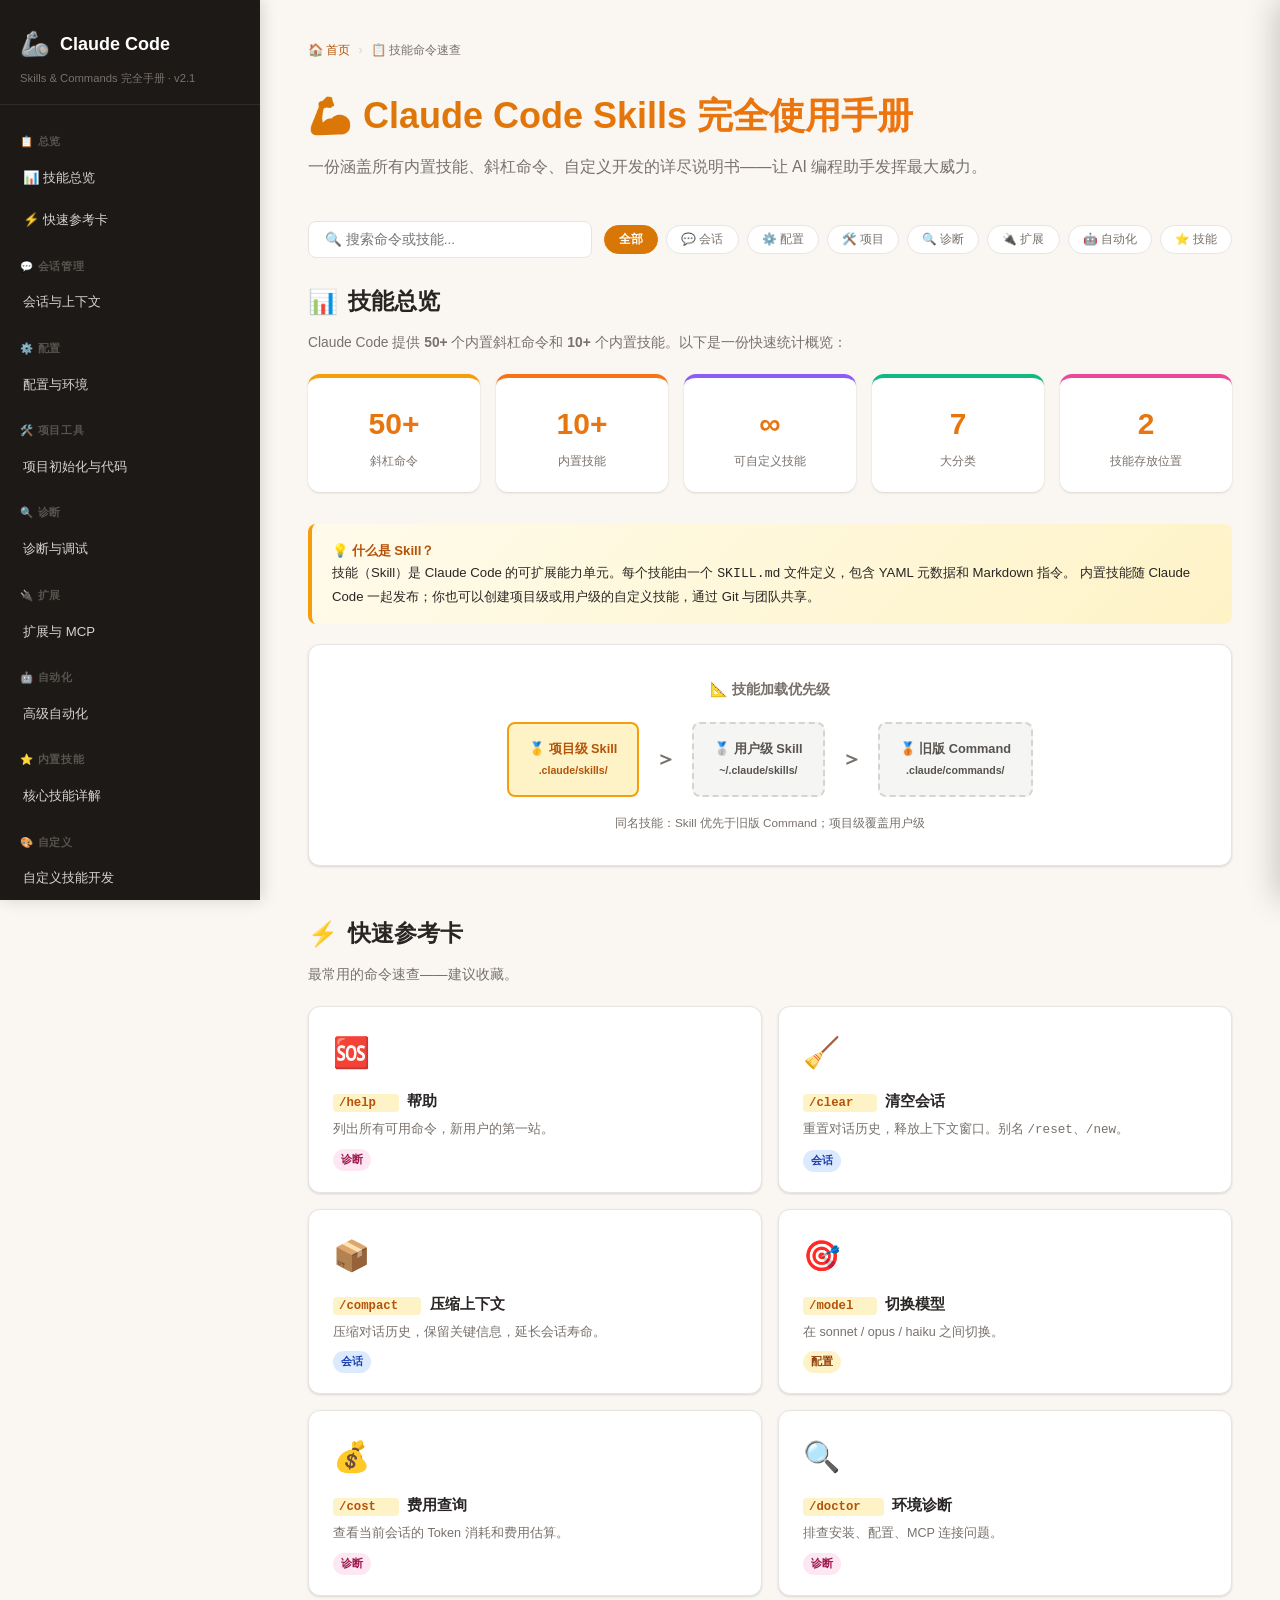
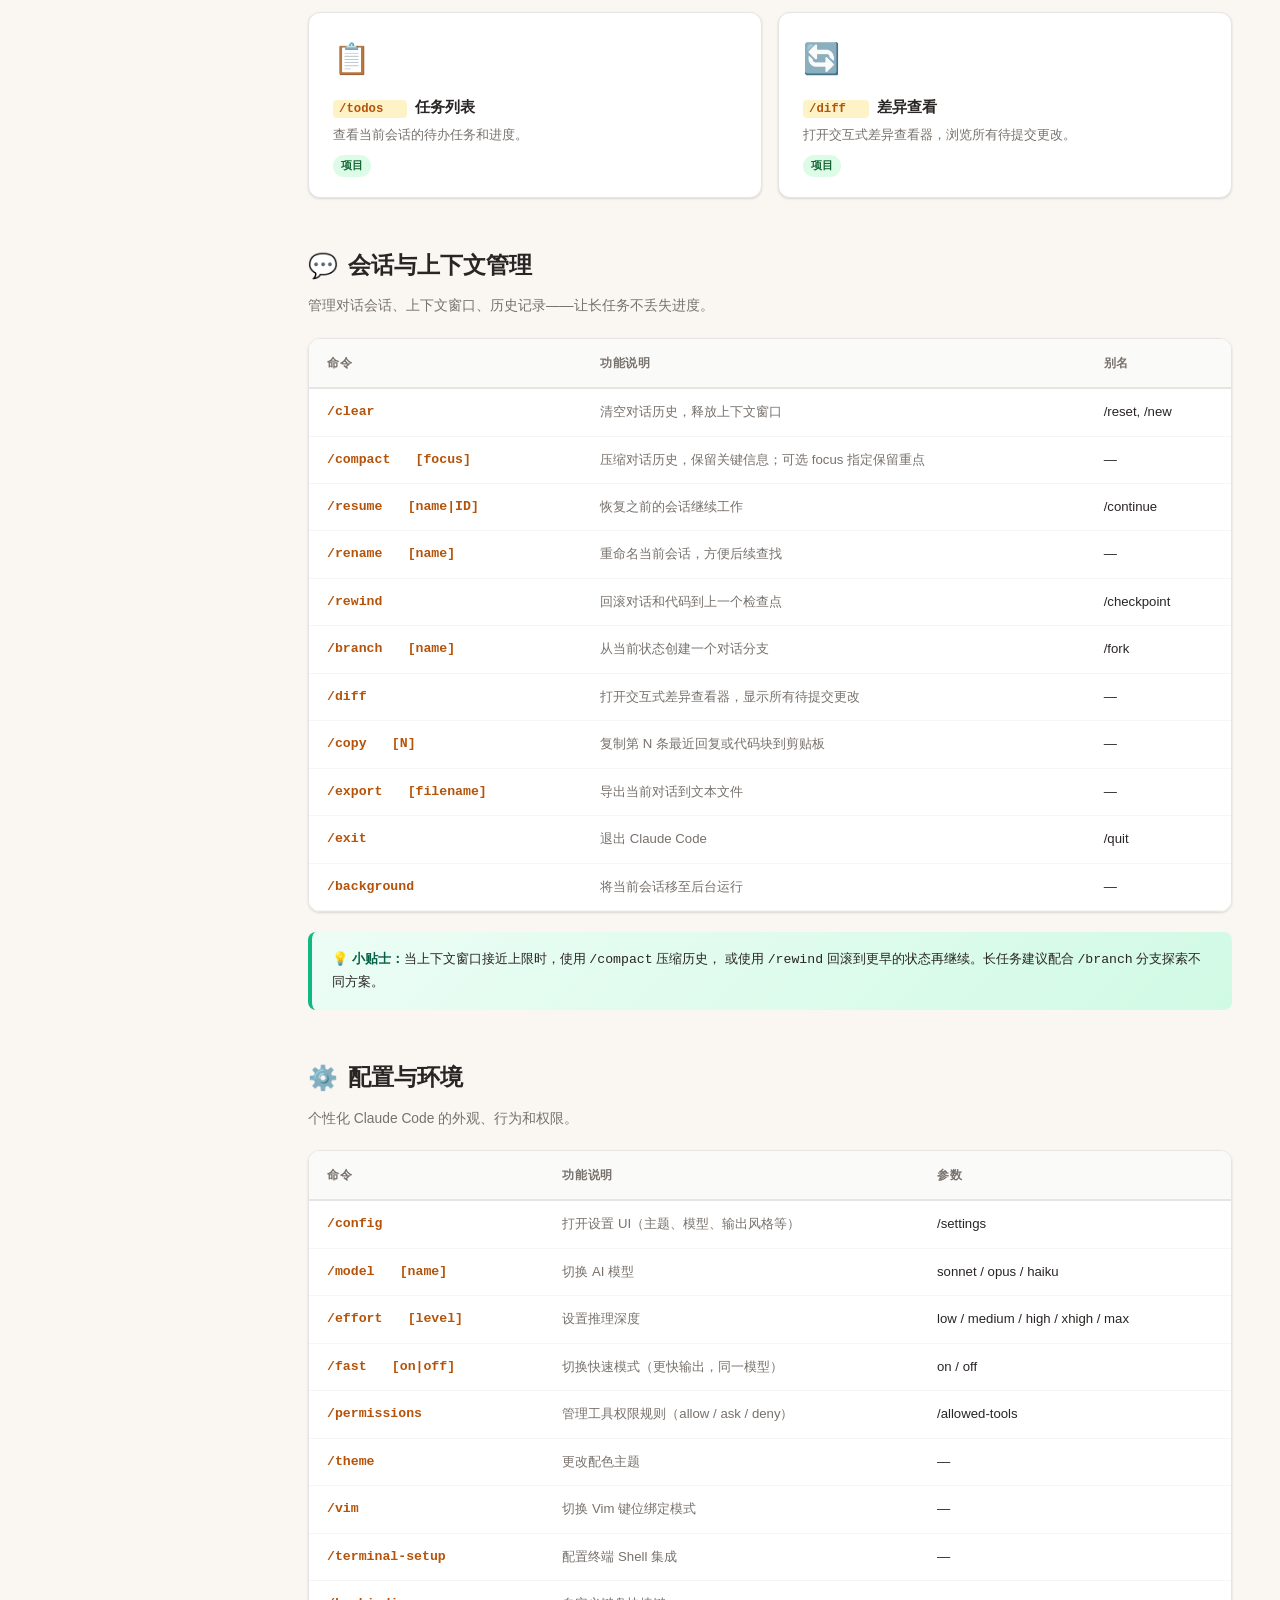
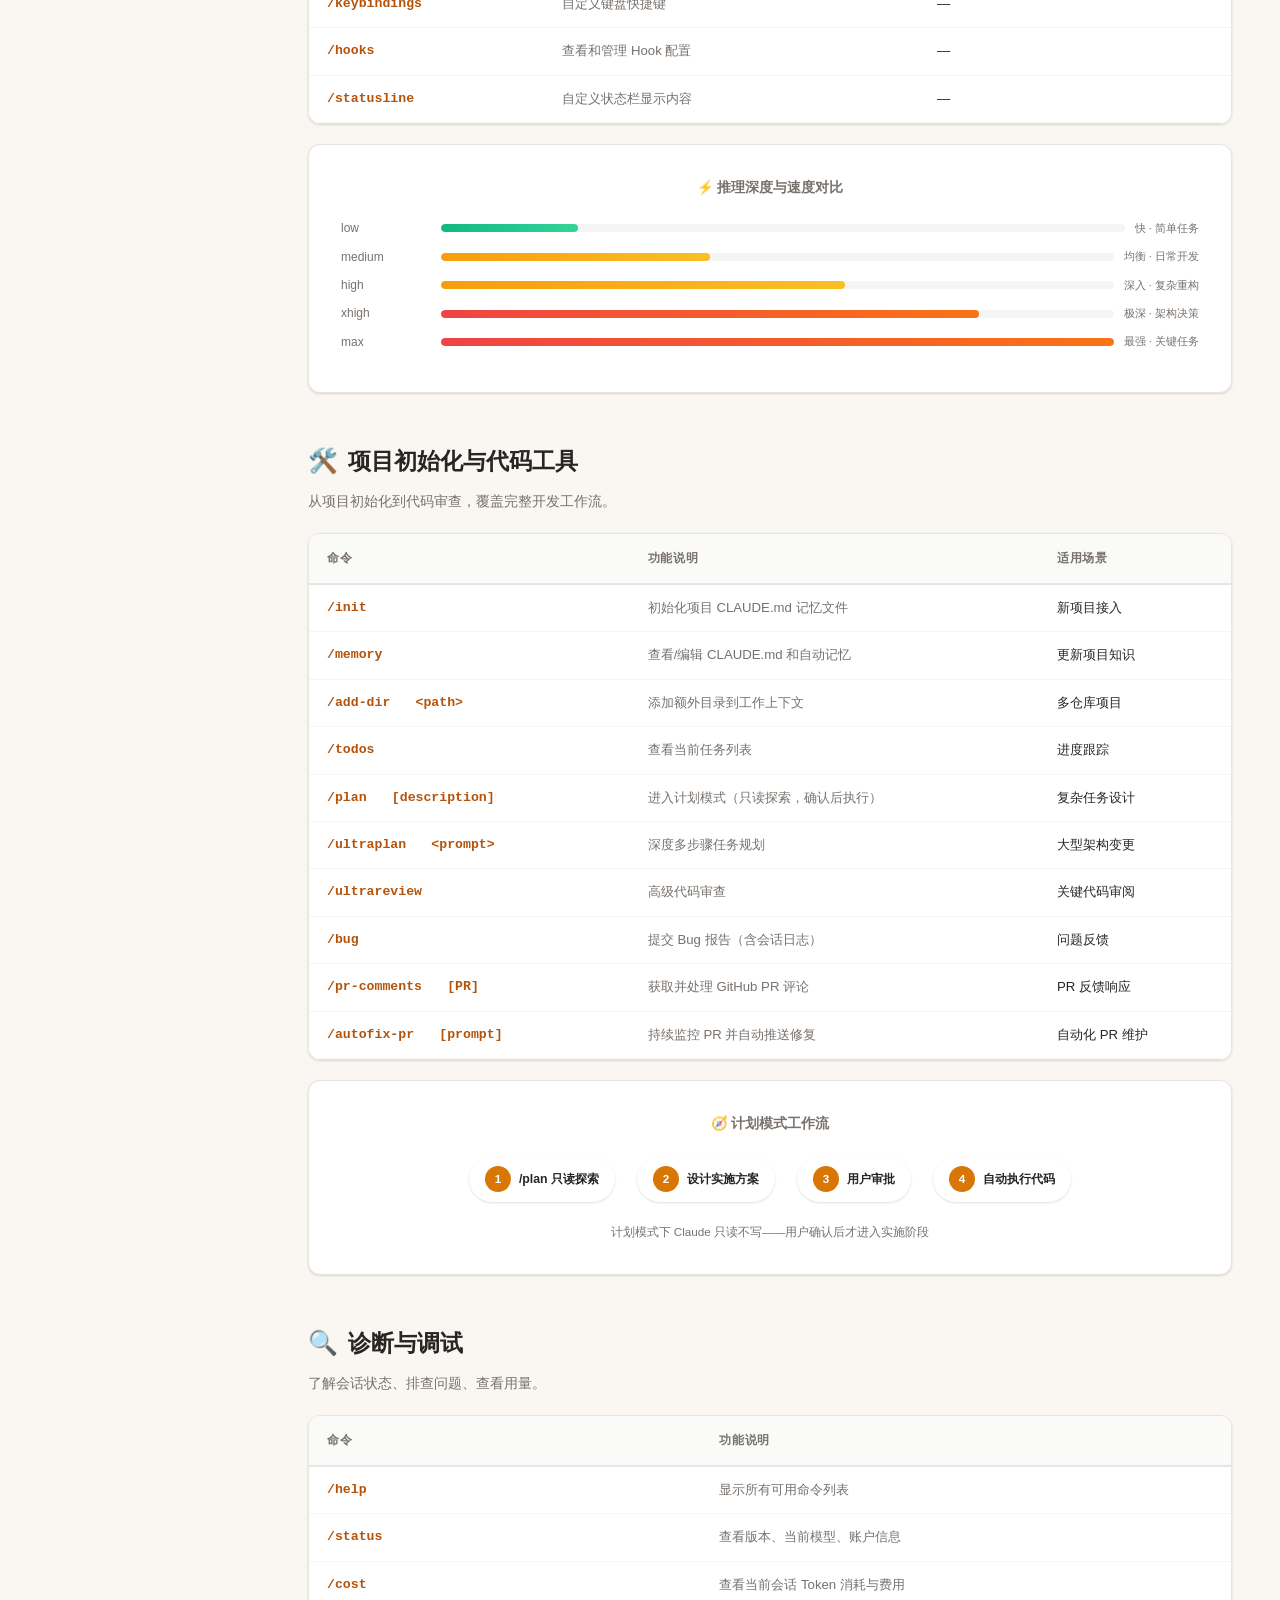
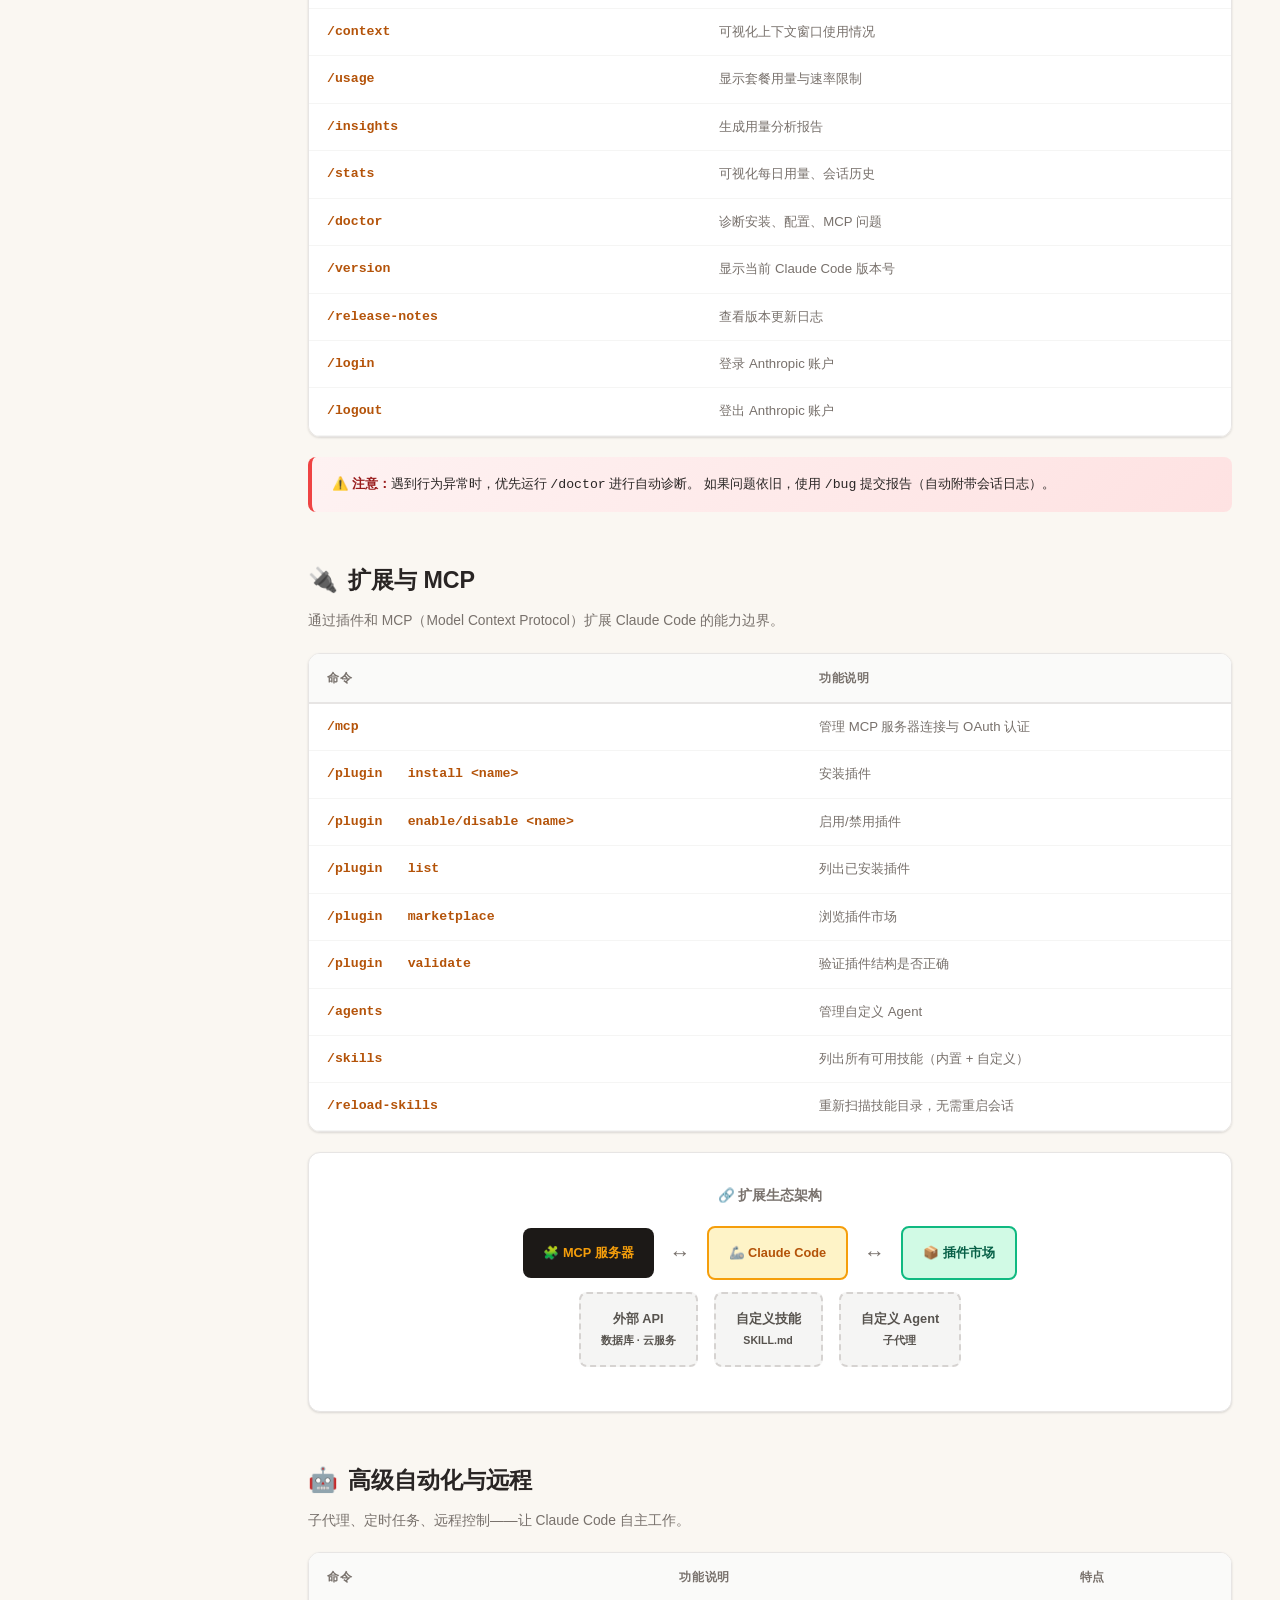
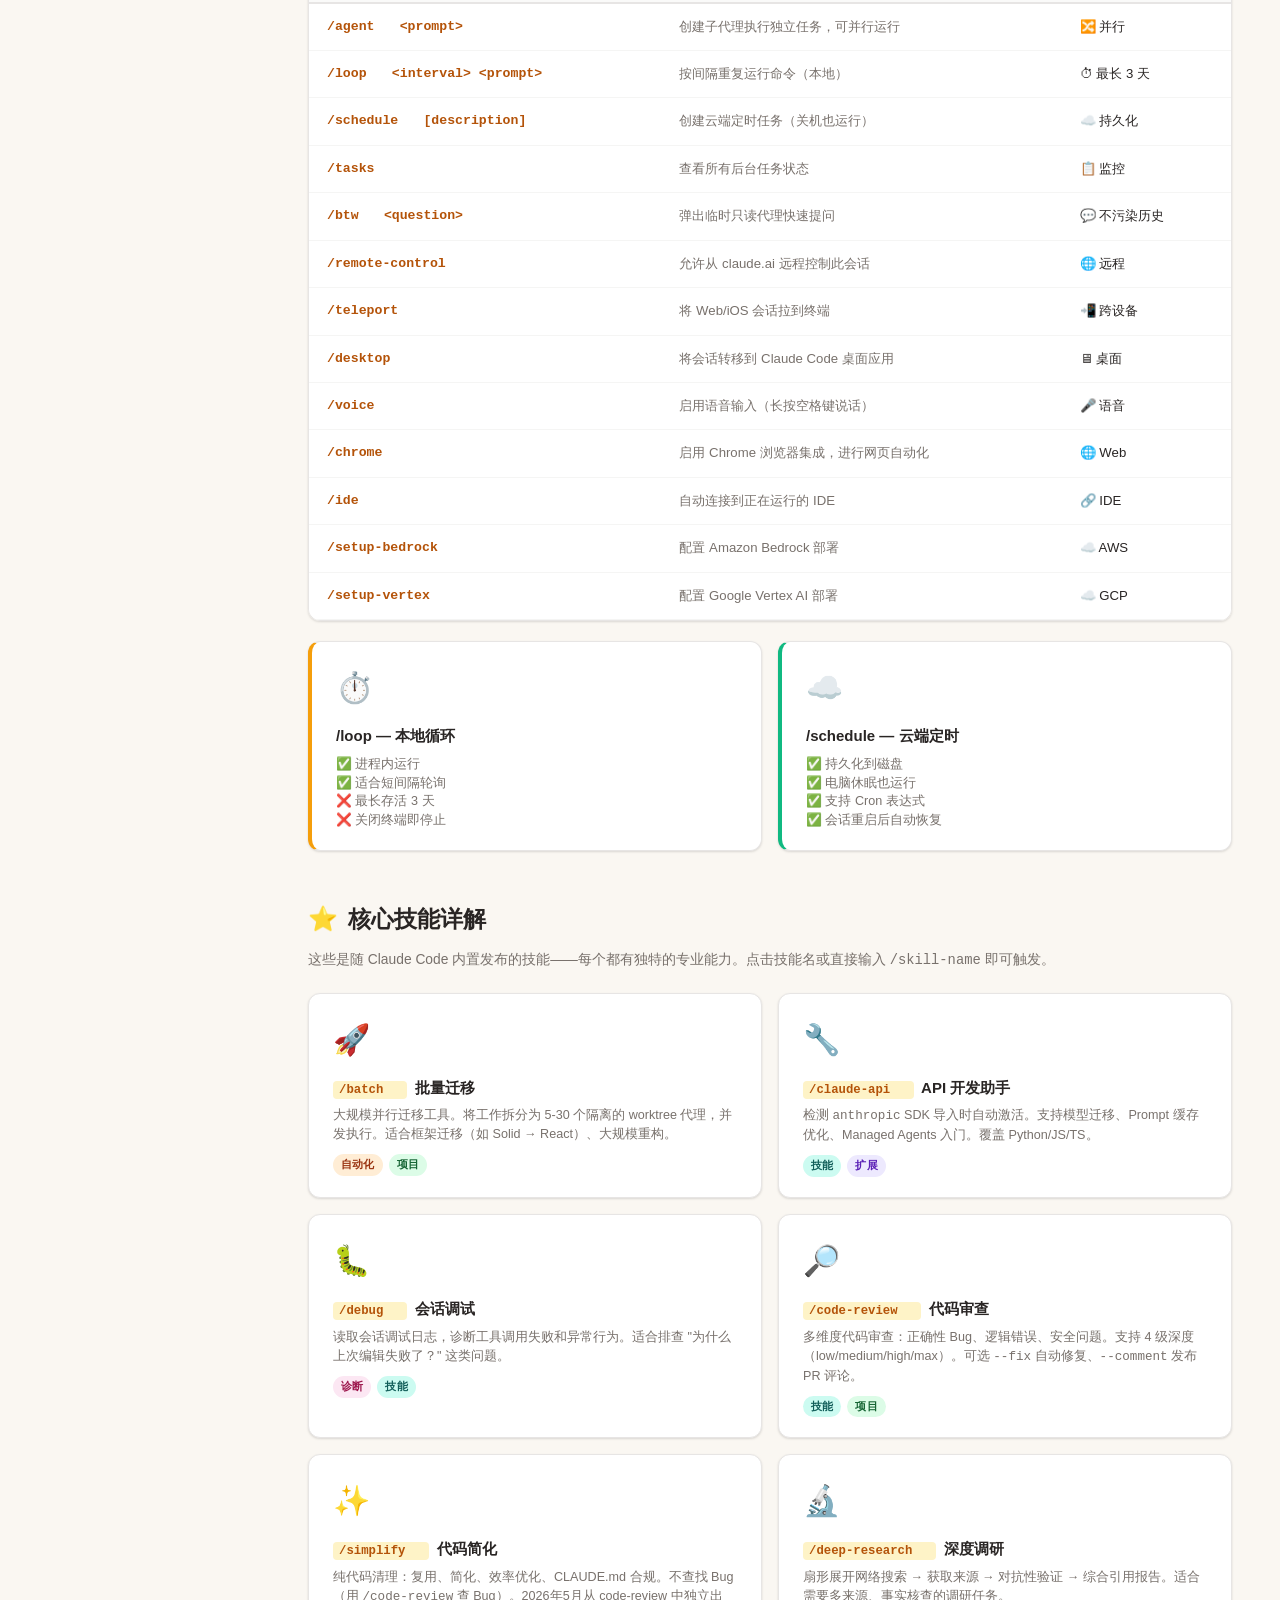
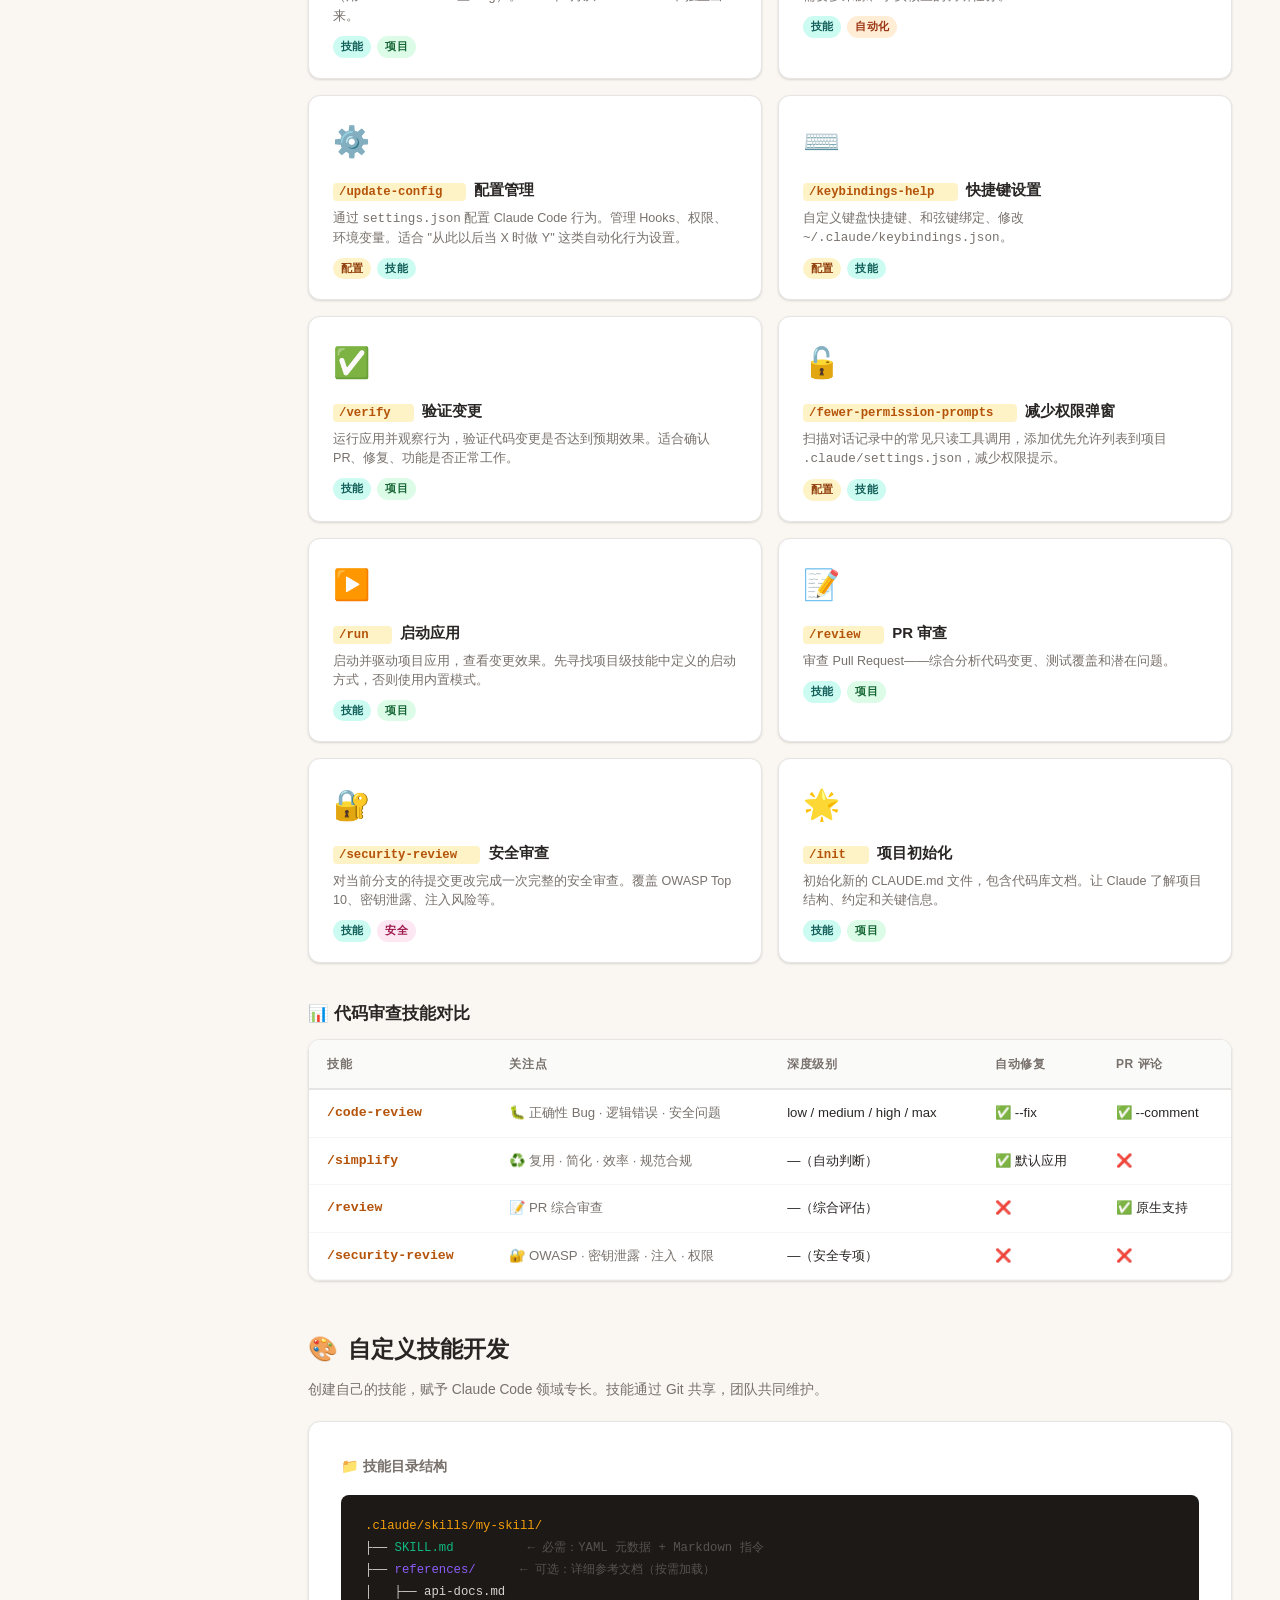
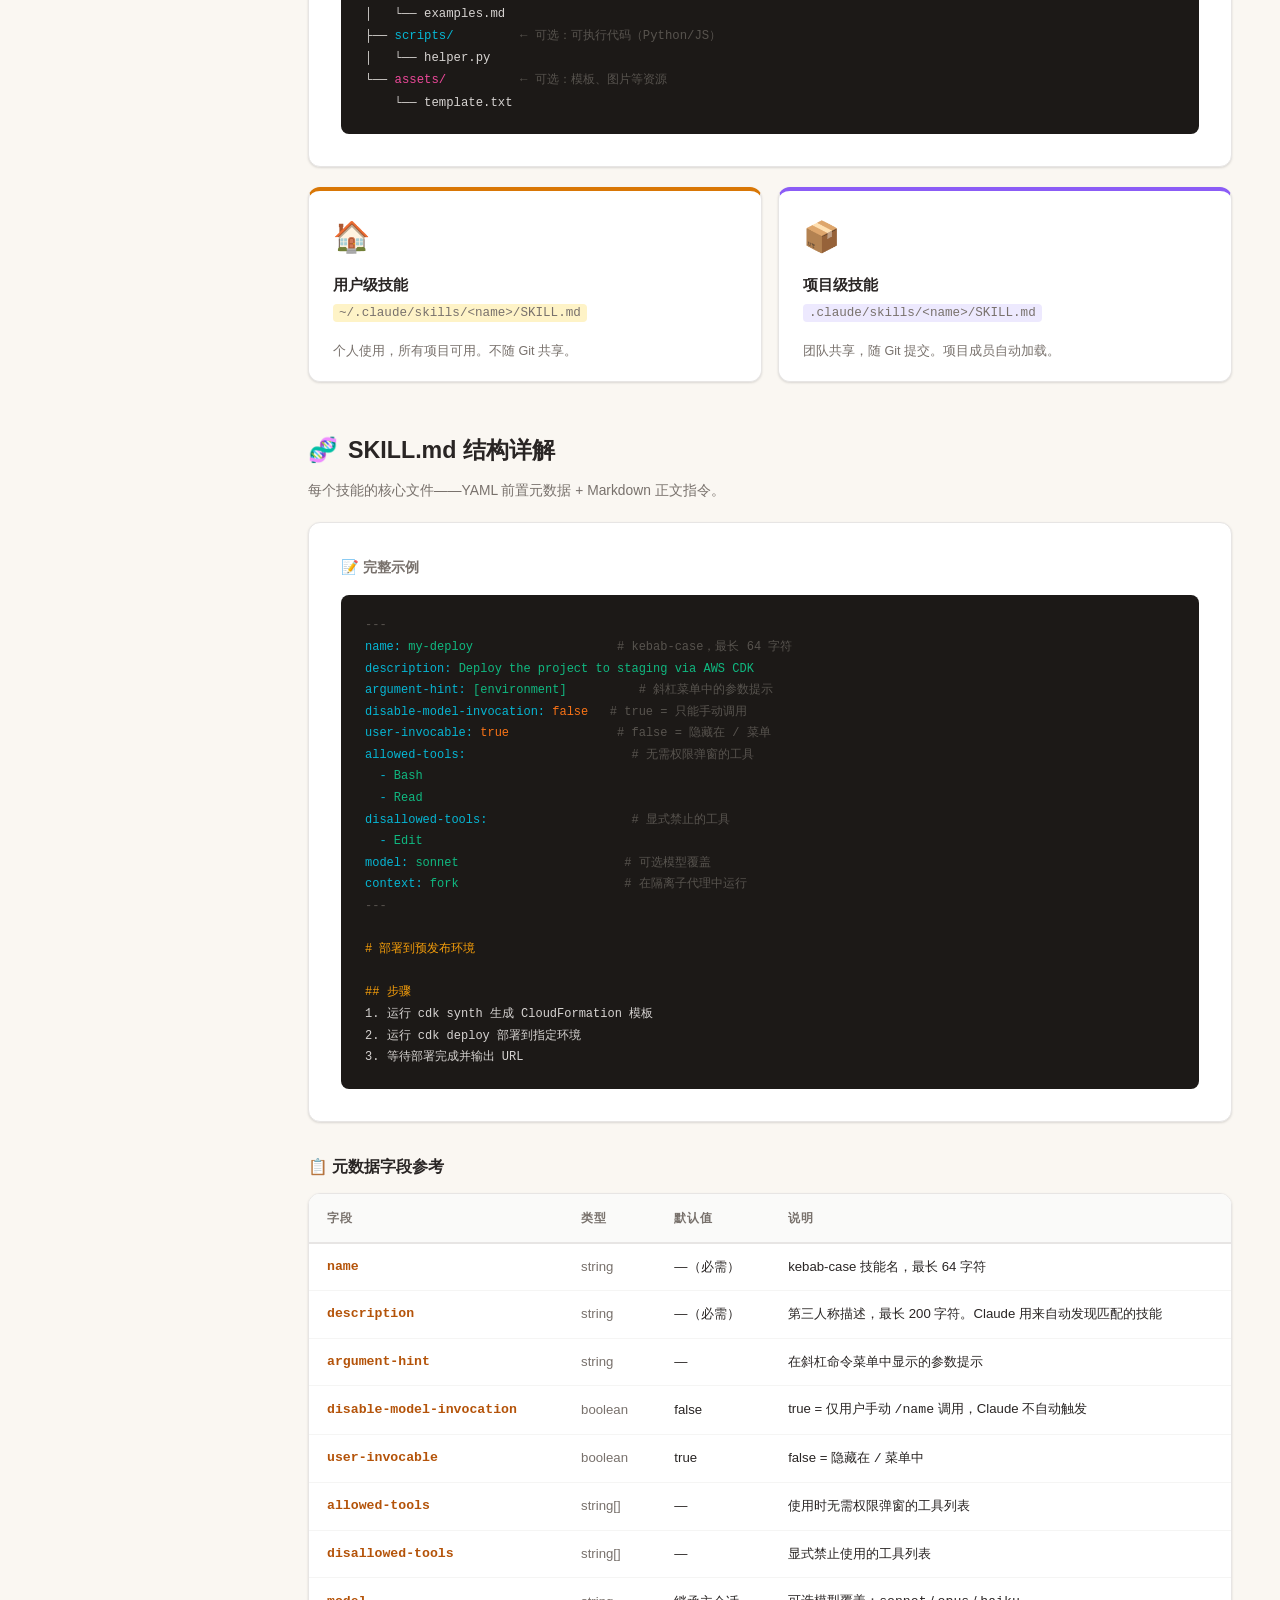
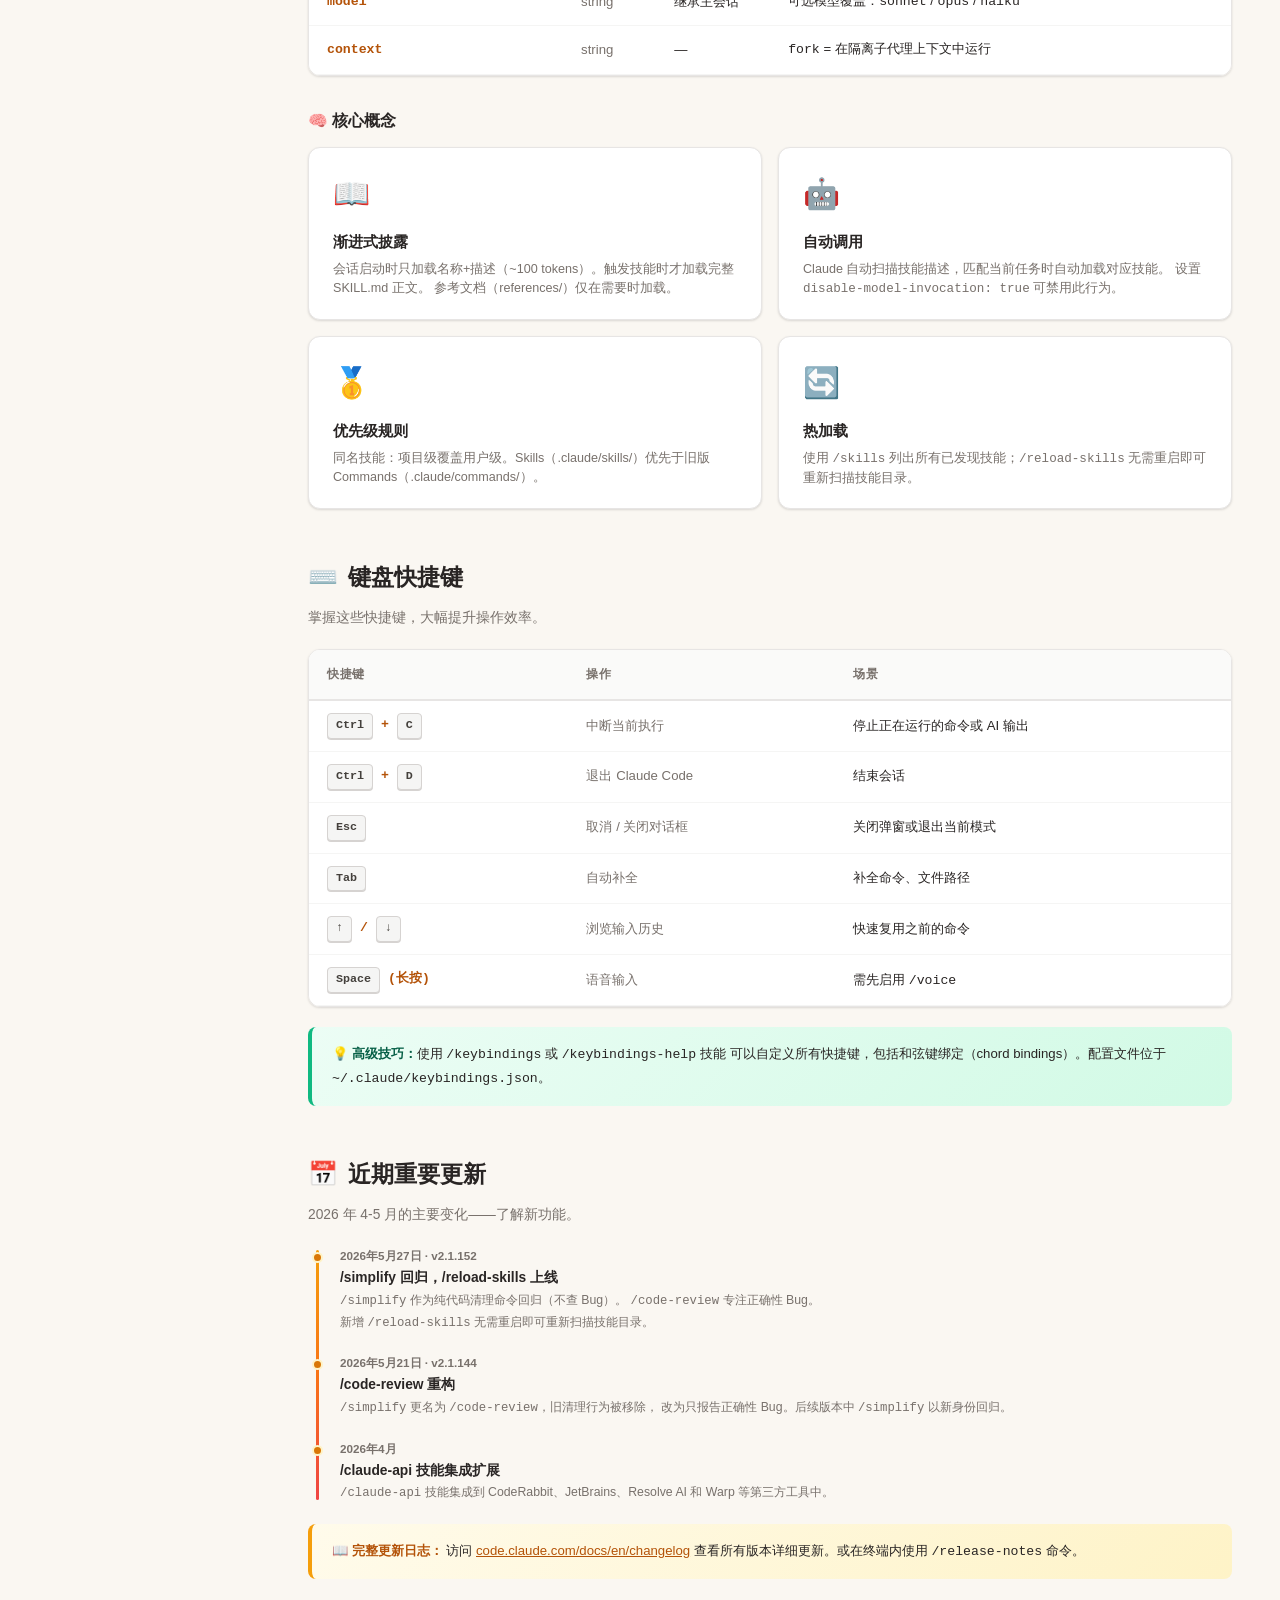
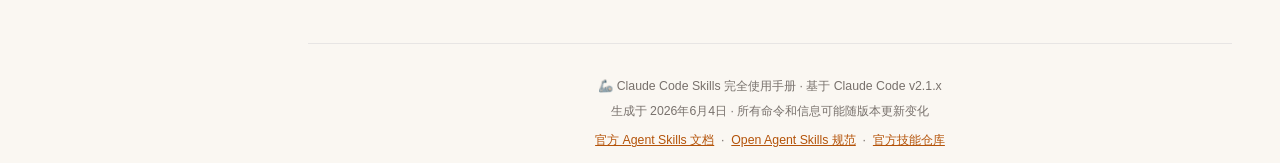
==== commit 7db97078: "✨ 为 skills-manual.html 集成75条命令详情面板 - assets/style.css: 新增详情面板覆盖层、滑入面板、语法块等CSS - assets/app.js: 新增75条" ====
--- a/manuals/skills-manual.html
+++ b/manuals/skills-manual.html
@@ -146,49 +146,49 @@
     <div class="cards">
       <div class="card" data-search="/help 帮助 列出所有可用命令，新用户的第一站。">
         <div class="card-icon">🆘</div>
-        <div class="card-name"><span class="slash">/help</span> 帮助</div>
+        <div class="card-name"><span class="slash cmd-clickable" data-cmd="help">/help</span> 帮助</div>
         <div class="card-desc">列出所有可用命令，新用户的第一站。</div>
         <div class="card-tags"><span class="tag tag-debug">诊断</span></div>
       </div>
       <div class="card">
         <div class="card-icon">🧹</div>
-        <div class="card-name"><span class="slash">/clear</span> 清空会话</div>
+        <div class="card-name"><span class="slash cmd-clickable" data-cmd="clear">/clear</span> 清空会话</div>
         <div class="card-desc">重置对话历史，释放上下文窗口。别名 <code>/reset</code>、<code>/new</code>。</div>
         <div class="card-tags"><span class="tag tag-session">会话</span></div>
       </div>
       <div class="card">
         <div class="card-icon">📦</div>
-        <div class="card-name"><span class="slash">/compact</span> 压缩上下文</div>
+        <div class="card-name"><span class="slash cmd-clickable" data-cmd="compact">/compact</span> 压缩上下文</div>
         <div class="card-desc">压缩对话历史，保留关键信息，延长会话寿命。</div>
         <div class="card-tags"><span class="tag tag-session">会话</span></div>
       </div>
       <div class="card">
         <div class="card-icon">🎯</div>
-        <div class="card-name"><span class="slash">/model</span> 切换模型</div>
+        <div class="card-name"><span class="slash cmd-clickable" data-cmd="model">/model</span> 切换模型</div>
         <div class="card-desc">在 sonnet / opus / haiku 之间切换。</div>
         <div class="card-tags"><span class="tag tag-config">配置</span></div>
       </div>
       <div class="card">
         <div class="card-icon">💰</div>
-        <div class="card-name"><span class="slash">/cost</span> 费用查询</div>
+        <div class="card-name"><span class="slash cmd-clickable" data-cmd="cost">/cost</span> 费用查询</div>
         <div class="card-desc">查看当前会话的 Token 消耗和费用估算。</div>
         <div class="card-tags"><span class="tag tag-debug">诊断</span></div>
       </div>
       <div class="card">
         <div class="card-icon">🔍</div>
-        <div class="card-name"><span class="slash">/doctor</span> 环境诊断</div>
+        <div class="card-name"><span class="slash cmd-clickable" data-cmd="doctor">/doctor</span> 环境诊断</div>
         <div class="card-desc">排查安装、配置、MCP 连接问题。</div>
         <div class="card-tags"><span class="tag tag-debug">诊断</span></div>
       </div>
       <div class="card">
         <div class="card-icon">📋</div>
-        <div class="card-name"><span class="slash">/todos</span> 任务列表</div>
+        <div class="card-name"><span class="slash cmd-clickable" data-cmd="todos">/todos</span> 任务列表</div>
         <div class="card-desc">查看当前会话的待办任务和进度。</div>
         <div class="card-tags"><span class="tag tag-project">项目</span></div>
       </div>
       <div class="card">
         <div class="card-icon">🔄</div>
-        <div class="card-name"><span class="slash">/diff</span> 差异查看</div>
+        <div class="card-name"><span class="slash cmd-clickable" data-cmd="diff">/diff</span> 差异查看</div>
         <div class="card-desc">打开交互式差异查看器，浏览所有待提交更改。</div>
         <div class="card-tags"><span class="tag tag-project">项目</span></div>
       </div>
@@ -205,37 +205,37 @@
         <thead><tr><th>命令</th><th>功能说明</th><th>别名</th></tr></thead>
         <tbody>
           <tr data-search="/clear 清空对话历史，释放上下文窗口">
-          <td>/clear</td>
+          <td><span class="cmd-clickable" data-cmd="clear">/clear</span></td>
           <td>清空对话历史，释放上下文窗口</td><td>/reset, /new</td></tr>
           <tr data-search="/compact [focus] 压缩对话历史，保留关键信息；可选 focus 指定保留重点">
-          <td>/compact [focus]</td>
+          <td><span class="cmd-clickable" data-cmd="compact">/compact</span> [focus]</td>
           <td>压缩对话历史，保留关键信息；可选 focus 指定保留重点</td><td>—</td></tr>
           <tr data-search="/resume [name|ID] 恢复之前的会话继续工作">
-          <td>/resume [name|ID]</td>
+          <td><span class="cmd-clickable" data-cmd="resume">/resume</span> [name|ID]</td>
           <td>恢复之前的会话继续工作</td><td>/continue</td></tr>
           <tr data-search="/rename [name] 重命名当前会话，方便后续查找">
-          <td>/rename [name]</td>
+          <td><span class="cmd-clickable" data-cmd="rename">/rename</span> [name]</td>
           <td>重命名当前会话，方便后续查找</td><td>—</td></tr>
           <tr data-search="/rewind 回滚对话和代码到上一个检查点">
-          <td>/rewind</td>
+          <td><span class="cmd-clickable" data-cmd="rewind">/rewind</span></td>
           <td>回滚对话和代码到上一个检查点</td><td>/checkpoint</td></tr>
           <tr data-search="/branch [name] 从当前状态创建一个对话分支">
-          <td>/branch [name]</td>
+          <td><span class="cmd-clickable" data-cmd="branch">/branch</span> [name]</td>
           <td>从当前状态创建一个对话分支</td><td>/fork</td></tr>
           <tr data-search="/diff 打开交互式差异查看器，显示所有待提交更改">
-          <td>/diff</td>
+          <td><span class="cmd-clickable" data-cmd="diff">/diff</span></td>
           <td>打开交互式差异查看器，显示所有待提交更改</td><td>—</td></tr>
           <tr data-search="/copy [N] 复制第 N 条最近回复或代码块到剪贴板">
-          <td>/copy [N]</td>
+          <td><span class="cmd-clickable" data-cmd="copy">/copy</span> [N]</td>
           <td>复制第 N 条最近回复或代码块到剪贴板</td><td>—</td></tr>
           <tr data-search="/export [filename] 导出当前对话到文本文件">
-          <td>/export [filename]</td>
+          <td><span class="cmd-clickable" data-cmd="export">/export</span> [filename]</td>
           <td>导出当前对话到文本文件</td><td>—</td></tr>
           <tr data-search="/exit 退出 Claude Code">
-          <td>/exit</td>
+          <td><span class="cmd-clickable" data-cmd="exit">/exit</span></td>
           <td>退出 Claude Code</td><td>/quit</td></tr>
           <tr data-search="/background 将当前会话移至后台运行">
-          <td>/background</td>
+          <td><span class="cmd-clickable" data-cmd="background">/background</span></td>
           <td>将当前会话移至后台运行</td><td>—</td></tr>
         </tbody>
       </table>
@@ -257,37 +257,37 @@
         <thead><tr><th>命令</th><th>功能说明</th><th>参数</th></tr></thead>
         <tbody>
           <tr data-search="/config 打开设置 UI（主题、模型、输出风格等）">
-          <td>/config</td>
+          <td><span class="cmd-clickable" data-cmd="config">/config</span></td>
           <td>打开设置 UI（主题、模型、输出风格等）</td><td>/settings</td></tr>
           <tr data-search="/model [name] 切换 AI 模型">
-          <td>/model [name]</td>
+          <td><span class="cmd-clickable" data-cmd="model">/model</span> [name]</td>
           <td>切换 AI 模型</td><td>sonnet / opus / haiku</td></tr>
           <tr data-search="/effort [level] 设置推理深度">
-          <td>/effort [level]</td>
+          <td><span class="cmd-clickable" data-cmd="effort">/effort</span> [level]</td>
           <td>设置推理深度</td><td>low / medium / high / xhigh / max</td></tr>
           <tr data-search="/fast [on|off] 切换快速模式（更快输出，同一模型）">
-          <td>/fast [on|off]</td>
+          <td><span class="cmd-clickable" data-cmd="fast">/fast</span> [on|off]</td>
           <td>切换快速模式（更快输出，同一模型）</td><td>on / off</td></tr>
           <tr data-search="/permissions 管理工具权限规则（allow / ask / deny）">
-          <td>/permissions</td>
+          <td><span class="cmd-clickable" data-cmd="permissions">/permissions</span></td>
           <td>管理工具权限规则（allow / ask / deny）</td><td>/allowed-tools</td></tr>
           <tr data-search="/theme 更改配色主题">
-          <td>/theme</td>
+          <td><span class="cmd-clickable" data-cmd="theme">/theme</span></td>
           <td>更改配色主题</td><td>—</td></tr>
           <tr data-search="/vim 切换 Vim 键位绑定模式">
-          <td>/vim</td>
+          <td><span class="cmd-clickable" data-cmd="vim">/vim</span></td>
           <td>切换 Vim 键位绑定模式</td><td>—</td></tr>
           <tr data-search="/terminal-setup 配置终端 Shell 集成">
-          <td>/terminal-setup</td>
+          <td><span class="cmd-clickable" data-cmd="terminal-setup">/terminal-setup</span></td>
           <td>配置终端 Shell 集成</td><td>—</td></tr>
           <tr data-search="/keybindings 自定义键盘快捷键">
-          <td>/keybindings</td>
+          <td><span class="cmd-clickable" data-cmd="keybindings">/keybindings</span></td>
           <td>自定义键盘快捷键</td><td>—</td></tr>
           <tr data-search="/hooks 查看和管理 Hook 配置">
-          <td>/hooks</td>
+          <td><span class="cmd-clickable" data-cmd="hooks">/hooks</span></td>
           <td>查看和管理 Hook 配置</td><td>—</td></tr>
           <tr data-search="/statusline 自定义状态栏显示内容">
-          <td>/statusline</td>
+          <td><span class="cmd-clickable" data-cmd="statusline">/statusline</span></td>
           <td>自定义状态栏显示内容</td><td>—</td></tr>
         </tbody>
       </table>
@@ -333,34 +333,34 @@
         <thead><tr><th>命令</th><th>功能说明</th><th>适用场景</th></tr></thead>
         <tbody>
           <tr data-search="/init 初始化项目 CLAUDE.md 记忆文件">
-          <td>/init</td>
+          <td><span class="cmd-clickable" data-cmd="init">/init</span></td>
           <td>初始化项目 CLAUDE.md 记忆文件</td><td>新项目接入</td></tr>
           <tr data-search="/memory 查看/编辑 CLAUDE.md 和自动记忆">
-          <td>/memory</td>
+          <td><span class="cmd-clickable" data-cmd="memory">/memory</span></td>
           <td>查看/编辑 CLAUDE.md 和自动记忆</td><td>更新项目知识</td></tr>
           <tr data-search="/add-dir &lt;path&gt; 添加额外目录到工作上下文">
-          <td>/add-dir &lt;path&gt;</td>
+          <td><span class="cmd-clickable" data-cmd="add-dir">/add-dir</span> &lt;path&gt;</td>
           <td>添加额外目录到工作上下文</td><td>多仓库项目</td></tr>
           <tr data-search="/todos 查看当前任务列表">
-          <td>/todos</td>
+          <td><span class="cmd-clickable" data-cmd="todos">/todos</span></td>
           <td>查看当前任务列表</td><td>进度跟踪</td></tr>
           <tr data-search="/plan [description] 进入计划模式（只读探索，确认后执行）">
-          <td>/plan [description]</td>
+          <td><span class="cmd-clickable" data-cmd="plan">/plan</span> [description]</td>
           <td>进入计划模式（只读探索，确认后执行）</td><td>复杂任务设计</td></tr>
           <tr data-search="/ultraplan &lt;prompt&gt; 深度多步骤任务规划">
-          <td>/ultraplan &lt;prompt&gt;</td>
+          <td><span class="cmd-clickable" data-cmd="ultraplan">/ultraplan</span> &lt;prompt&gt;</td>
           <td>深度多步骤任务规划</td><td>大型架构变更</td></tr>
           <tr data-search="/ultrareview 高级代码审查">
-          <td>/ultrareview</td>
+          <td><span class="cmd-clickable" data-cmd="ultrareview">/ultrareview</span></td>
           <td>高级代码审查</td><td>关键代码审阅</td></tr>
           <tr data-search="/bug 提交 Bug 报告（含会话日志）">
-          <td>/bug</td>
+          <td><span class="cmd-clickable" data-cmd="bug">/bug</span></td>
           <td>提交 Bug 报告（含会话日志）</td><td>问题反馈</td></tr>
           <tr data-search="/pr-comments [PR] 获取并处理 GitHub PR 评论">
-          <td>/pr-comments [PR]</td>
+          <td><span class="cmd-clickable" data-cmd="pr-comments">/pr-comments</span> [PR]</td>
           <td>获取并处理 GitHub PR 评论</td><td>PR 反馈响应</td></tr>
           <tr data-search="/autofix-pr [prompt] 持续监控 PR 并自动推送修复">
-          <td>/autofix-pr [prompt]</td>
+          <td><span class="cmd-clickable" data-cmd="autofix-pr">/autofix-pr</span> [prompt]</td>
           <td>持续监控 PR 并自动推送修复</td><td>自动化 PR 维护</td></tr>
         </tbody>
       </table>
@@ -394,40 +394,40 @@
         <thead><tr><th>命令</th><th>功能说明</th></tr></thead>
         <tbody>
           <tr data-search="/help 显示所有可用命令列表">
-          <td>/help</td>
+          <td><span class="cmd-clickable" data-cmd="help">/help</span></td>
           <td>显示所有可用命令列表</td></tr>
           <tr data-search="/status 查看版本、当前模型、账户信息">
-          <td>/status</td>
+          <td><span class="cmd-clickable" data-cmd="status">/status</span></td>
           <td>查看版本、当前模型、账户信息</td></tr>
           <tr data-search="/cost 查看当前会话 Token 消耗与费用">
-          <td>/cost</td>
+          <td><span class="cmd-clickable" data-cmd="cost">/cost</span></td>
           <td>查看当前会话 Token 消耗与费用</td></tr>
           <tr data-search="/context 可视化上下文窗口使用情况">
-          <td>/context</td>
+          <td><span class="cmd-clickable" data-cmd="context">/context</span></td>
           <td>可视化上下文窗口使用情况</td></tr>
           <tr data-search="/usage 显示套餐用量与速率限制">
-          <td>/usage</td>
+          <td><span class="cmd-clickable" data-cmd="usage">/usage</span></td>
           <td>显示套餐用量与速率限制</td></tr>
           <tr data-search="/insights 生成用量分析报告">
-          <td>/insights</td>
+          <td><span class="cmd-clickable" data-cmd="insights">/insights</span></td>
           <td>生成用量分析报告</td></tr>
           <tr data-search="/stats 可视化每日用量、会话历史">
-          <td>/stats</td>
+          <td><span class="cmd-clickable" data-cmd="stats">/stats</span></td>
           <td>可视化每日用量、会话历史</td></tr>
           <tr data-search="/doctor 诊断安装、配置、MCP 问题">
-          <td>/doctor</td>
+          <td><span class="cmd-clickable" data-cmd="doctor">/doctor</span></td>
           <td>诊断安装、配置、MCP 问题</td></tr>
           <tr data-search="/version 显示当前 Claude Code 版本号">
-          <td>/version</td>
+          <td><span class="cmd-clickable" data-cmd="version">/version</span></td>
           <td>显示当前 Claude Code 版本号</td></tr>
           <tr data-search="/release-notes 查看版本更新日志">
-          <td>/release-notes</td>
+          <td><span class="cmd-clickable" data-cmd="release-notes">/release-notes</span></td>
           <td>查看版本更新日志</td></tr>
           <tr data-search="/login 登录 Anthropic 账户">
-          <td>/login</td>
+          <td><span class="cmd-clickable" data-cmd="login">/login</span></td>
           <td>登录 Anthropic 账户</td></tr>
           <tr data-search="/logout 登出 Anthropic 账户">
-          <td>/logout</td>
+          <td><span class="cmd-clickable" data-cmd="logout">/logout</span></td>
           <td>登出 Anthropic 账户</td></tr>
         </tbody>
       </table>
@@ -449,31 +449,31 @@
         <thead><tr><th>命令</th><th>功能说明</th></tr></thead>
         <tbody>
           <tr data-search="/mcp 管理 MCP 服务器连接与 OAuth 认证">
-          <td>/mcp</td>
+          <td><span class="cmd-clickable" data-cmd="mcp">/mcp</span></td>
           <td>管理 MCP 服务器连接与 OAuth 认证</td></tr>
           <tr data-search="/plugin install &lt;name&gt; 安装插件">
-          <td>/plugin install &lt;name&gt;</td>
+          <td><span class="cmd-clickable" data-cmd="plugin">/plugin</span> install &lt;name&gt;</td>
           <td>安装插件</td></tr>
           <tr data-search="/plugin enable/disable &lt;name&gt; 启用/禁用插件">
-          <td>/plugin enable/disable &lt;name&gt;</td>
+          <td><span class="cmd-clickable" data-cmd="plugin">/plugin</span> enable/disable &lt;name&gt;</td>
           <td>启用/禁用插件</td></tr>
           <tr data-search="/plugin list 列出已安装插件">
-          <td>/plugin list</td>
+          <td><span class="cmd-clickable" data-cmd="plugin">/plugin</span> list</td>
           <td>列出已安装插件</td></tr>
           <tr data-search="/plugin marketplace 浏览插件市场">
-          <td>/plugin marketplace</td>
+          <td><span class="cmd-clickable" data-cmd="plugin">/plugin</span> marketplace</td>
           <td>浏览插件市场</td></tr>
           <tr data-search="/plugin validate 验证插件结构是否正确">
-          <td>/plugin validate</td>
+          <td><span class="cmd-clickable" data-cmd="plugin">/plugin</span> validate</td>
           <td>验证插件结构是否正确</td></tr>
           <tr data-search="/agents 管理自定义 Agent">
-          <td>/agents</td>
+          <td><span class="cmd-clickable" data-cmd="agents">/agents</span></td>
           <td>管理自定义 Agent</td></tr>
           <tr data-search="/skills 列出所有可用技能（内置 + 自定义）">
-          <td>/skills</td>
+          <td><span class="cmd-clickable" data-cmd="skills">/skills</span></td>
           <td>列出所有可用技能（内置 + 自定义）</td></tr>
           <tr data-search="/reload-skills 重新扫描技能目录，无需重启会话">
-          <td>/reload-skills</td>
+          <td><span class="cmd-clickable" data-cmd="reload-skills">/reload-skills</span></td>
           <td>重新扫描技能目录，无需重启会话</td></tr>
         </tbody>
       </table>
@@ -507,43 +507,43 @@
         <thead><tr><th>命令</th><th>功能说明</th><th>特点</th></tr></thead>
         <tbody>
           <tr data-search="/agent &lt;prompt&gt; 创建子代理执行独立任务，可并行运行">
-          <td>/agent &lt;prompt&gt;</td>
+          <td><span class="cmd-clickable" data-cmd="agent">/agent</span> &lt;prompt&gt;</td>
           <td>创建子代理执行独立任务，可并行运行</td><td>🔀 并行</td></tr>
           <tr data-search="/loop &lt;interval&gt; &lt;prompt&gt; 按间隔重复运行命令（本地）">
-          <td>/loop &lt;interval&gt; &lt;prompt&gt;</td>
+          <td><span class="cmd-clickable" data-cmd="loop">/loop</span> &lt;interval&gt; &lt;prompt&gt;</td>
           <td>按间隔重复运行命令（本地）</td><td>⏱ 最长 3 天</td></tr>
           <tr data-search="/schedule [description] 创建云端定时任务（关机也运行）">
-          <td>/schedule [description]</td>
+          <td><span class="cmd-clickable" data-cmd="schedule">/schedule</span> [description]</td>
           <td>创建云端定时任务（关机也运行）</td><td>☁️ 持久化</td></tr>
           <tr data-search="/tasks 查看所有后台任务状态">
-          <td>/tasks</td>
+          <td><span class="cmd-clickable" data-cmd="tasks">/tasks</span></td>
           <td>查看所有后台任务状态</td><td>📋 监控</td></tr>
           <tr data-search="/btw &lt;question&gt; 弹出临时只读代理快速提问">
-          <td>/btw &lt;question&gt;</td>
+          <td><span class="cmd-clickable" data-cmd="btw">/btw</span> &lt;question&gt;</td>
           <td>弹出临时只读代理快速提问</td><td>💬 不污染历史</td></tr>
           <tr data-search="/remote-control 允许从 claude.ai 远程控制此会话">
-          <td>/remote-control</td>
+          <td><span class="cmd-clickable" data-cmd="remote-control">/remote-control</span></td>
           <td>允许从 claude.ai 远程控制此会话</td><td>🌐 远程</td></tr>
           <tr data-search="/teleport 将 Web/iOS 会话拉到终端">
-          <td>/teleport</td>
+          <td><span class="cmd-clickable" data-cmd="teleport">/teleport</span></td>
           <td>将 Web/iOS 会话拉到终端</td><td>📲 跨设备</td></tr>
           <tr data-search="/desktop 将会话转移到 Claude Code 桌面应用">
-          <td>/desktop</td>
+          <td><span class="cmd-clickable" data-cmd="desktop">/desktop</span></td>
           <td>将会话转移到 Claude Code 桌面应用</td><td>🖥 桌面</td></tr>
           <tr data-search="/voice 启用语音输入（长按空格键说话）">
-          <td>/voice</td>
+          <td><span class="cmd-clickable" data-cmd="voice">/voice</span></td>
           <td>启用语音输入（长按空格键说话）</td><td>🎤 语音</td></tr>
           <tr data-search="/chrome 启用 Chrome 浏览器集成，进行网页自动化">
-          <td>/chrome</td>
+          <td><span class="cmd-clickable" data-cmd="chrome">/chrome</span></td>
           <td>启用 Chrome 浏览器集成，进行网页自动化</td><td>🌐 Web</td></tr>
           <tr data-search="/ide 自动连接到正在运行的 IDE">
-          <td>/ide</td>
+          <td><span class="cmd-clickable" data-cmd="ide">/ide</span></td>
           <td>自动连接到正在运行的 IDE</td><td>🔗 IDE</td></tr>
           <tr data-search="/setup-bedrock 配置 Amazon Bedrock 部署">
-          <td>/setup-bedrock</td>
+          <td><span class="cmd-clickable" data-cmd="setup-bedrock">/setup-bedrock</span></td>
           <td>配置 Amazon Bedrock 部署</td><td>☁️ AWS</td></tr>
           <tr data-search="/setup-vertex 配置 Google Vertex AI 部署">
-          <td>/setup-vertex</td>
+          <td><span class="cmd-clickable" data-cmd="setup-vertex">/setup-vertex</span></td>
           <td>配置 Google Vertex AI 部署</td><td>☁️ GCP</td></tr>
         </tbody>
       </table>
@@ -583,7 +583,7 @@
       <!-- batch -->
       <div class="card" data-search="/batch 批量迁移 大规模并行迁移工具。将工作拆分为 5-30 个隔离的 worktree 代理，并发执行。适合框架迁移（如 Solid → React）、大规模重构。">
         <div class="card-icon">🚀</div>
-        <div class="card-name"><span class="slash">/batch</span> 批量迁移</div>
+        <div class="card-name"><span class="slash cmd-clickable" data-cmd="batch">/batch</span> 批量迁移</div>
         <div class="card-desc">大规模并行迁移工具。将工作拆分为 5-30 个隔离的 worktree 代理，并发执行。适合框架迁移（如 Solid → React）、大规模重构。</div>
         <div class="card-tags">
           <span class="tag tag-auto">自动化</span>
@@ -594,7 +594,7 @@
       <!-- claude-api -->
       <div class="card">
         <div class="card-icon">🔧</div>
-        <div class="card-name"><span class="slash">/claude-api</span> API 开发助手</div>
+        <div class="card-name"><span class="slash cmd-clickable" data-cmd="claude-api">/claude-api</span> API 开发助手</div>
         <div class="card-desc">检测 <code>anthropic</code> SDK 导入时自动激活。支持模型迁移、Prompt 缓存优化、Managed Agents 入门。覆盖 Python/JS/TS。</div>
         <div class="card-tags">
           <span class="tag tag-skill">技能</span>
@@ -605,7 +605,7 @@
       <!-- debug -->
       <div class="card">
         <div class="card-icon">🐛</div>
-        <div class="card-name"><span class="slash">/debug</span> 会话调试</div>
+        <div class="card-name"><span class="slash cmd-clickable" data-cmd="debug">/debug</span> 会话调试</div>
         <div class="card-desc">读取会话调试日志，诊断工具调用失败和异常行为。适合排查 "为什么上次编辑失败了？" 这类问题。</div>
         <div class="card-tags">
           <span class="tag tag-debug">诊断</span>
@@ -616,7 +616,7 @@
       <!-- code-review -->
       <div class="card">
         <div class="card-icon">🔎</div>
-        <div class="card-name"><span class="slash">/code-review</span> 代码审查</div>
+        <div class="card-name"><span class="slash cmd-clickable" data-cmd="code-review">/code-review</span> 代码审查</div>
         <div class="card-desc">多维度代码审查：正确性 Bug、逻辑错误、安全问题。支持 4 级深度（low/medium/high/max）。可选 <code>--fix</code> 自动修复、<code>--comment</code> 发布 PR 评论。</div>
         <div class="card-tags">
           <span class="tag tag-skill">技能</span>
@@ -627,7 +627,7 @@
       <!-- simplify -->
       <div class="card">
         <div class="card-icon">✨</div>
-        <div class="card-name"><span class="slash">/simplify</span> 代码简化</div>
+        <div class="card-name"><span class="slash cmd-clickable" data-cmd="simplify">/simplify</span> 代码简化</div>
         <div class="card-desc">纯代码清理：复用、简化、效率优化、CLAUDE.md 合规。不查找 Bug（用 <code>/code-review</code> 查 Bug）。2026年5月从 code-review 中独立出来。</div>
         <div class="card-tags">
           <span class="tag tag-skill">技能</span>
@@ -638,7 +638,7 @@
       <!-- deep-research -->
       <div class="card">
         <div class="card-icon">🔬</div>
-        <div class="card-name"><span class="slash">/deep-research</span> 深度调研</div>
+        <div class="card-name"><span class="slash cmd-clickable" data-cmd="deep-research">/deep-research</span> 深度调研</div>
         <div class="card-desc">扇形展开网络搜索 → 获取来源 → 对抗性验证 → 综合引用报告。适合需要多来源、事实核查的调研任务。</div>
         <div class="card-tags">
           <span class="tag tag-skill">技能</span>
@@ -649,7 +649,7 @@
       <!-- update-config -->
       <div class="card">
         <div class="card-icon">⚙️</div>
-        <div class="card-name"><span class="slash">/update-config</span> 配置管理</div>
+        <div class="card-name"><span class="slash cmd-clickable" data-cmd="update-config">/update-config</span> 配置管理</div>
         <div class="card-desc">通过 <code>settings.json</code> 配置 Claude Code 行为。管理 Hooks、权限、环境变量。适合 "从此以后当 X 时做 Y" 这类自动化行为设置。</div>
         <div class="card-tags">
           <span class="tag tag-config">配置</span>
@@ -660,7 +660,7 @@
       <!-- keybindings-help -->
       <div class="card">
         <div class="card-icon">⌨️</div>
-        <div class="card-name"><span class="slash">/keybindings-help</span> 快捷键设置</div>
+        <div class="card-name"><span class="slash cmd-clickable" data-cmd="keybindings-help">/keybindings-help</span> 快捷键设置</div>
         <div class="card-desc">自定义键盘快捷键、和弦键绑定、修改 <code>~/.claude/keybindings.json</code>。</div>
         <div class="card-tags">
           <span class="tag tag-config">配置</span>
@@ -671,7 +671,7 @@
       <!-- verify -->
       <div class="card">
         <div class="card-icon">✅</div>
-        <div class="card-name"><span class="slash">/verify</span> 验证变更</div>
+        <div class="card-name"><span class="slash cmd-clickable" data-cmd="verify">/verify</span> 验证变更</div>
         <div class="card-desc">运行应用并观察行为，验证代码变更是否达到预期效果。适合确认 PR、修复、功能是否正常工作。</div>
         <div class="card-tags">
           <span class="tag tag-skill">技能</span>
@@ -682,7 +682,7 @@
       <!-- fewer-permission-prompts -->
       <div class="card">
         <div class="card-icon">🔓</div>
-        <div class="card-name"><span class="slash">/fewer-permission-prompts</span> 减少权限弹窗</div>
+        <div class="card-name"><span class="slash cmd-clickable" data-cmd="fewer-permission-prompts">/fewer-permission-prompts</span> 减少权限弹窗</div>
         <div class="card-desc">扫描对话记录中的常见只读工具调用，添加优先允许列表到项目 <code>.claude/settings.json</code>，减少权限提示。</div>
         <div class="card-tags">
           <span class="tag tag-config">配置</span>
@@ -693,7 +693,7 @@
       <!-- run -->
       <div class="card">
         <div class="card-icon">▶️</div>
-        <div class="card-name"><span class="slash">/run</span> 启动应用</div>
+        <div class="card-name"><span class="slash cmd-clickable" data-cmd="run">/run</span> 启动应用</div>
         <div class="card-desc">启动并驱动项目应用，查看变更效果。先寻找项目级技能中定义的启动方式，否则使用内置模式。</div>
         <div class="card-tags">
           <span class="tag tag-skill">技能</span>
@@ -704,7 +704,7 @@
       <!-- review -->
       <div class="card">
         <div class="card-icon">📝</div>
-        <div class="card-name"><span class="slash">/review</span> PR 审查</div>
+        <div class="card-name"><span class="slash cmd-clickable" data-cmd="review">/review</span> PR 审查</div>
         <div class="card-desc">审查 Pull Request——综合分析代码变更、测试覆盖和潜在问题。</div>
         <div class="card-tags">
           <span class="tag tag-skill">技能</span>
@@ -715,7 +715,7 @@
       <!-- security-review -->
       <div class="card">
         <div class="card-icon">🔐</div>
-        <div class="card-name"><span class="slash">/security-review</span> 安全审查</div>
+        <div class="card-name"><span class="slash cmd-clickable" data-cmd="security-review">/security-review</span> 安全审查</div>
         <div class="card-desc">对当前分支的待提交更改完成一次完整的安全审查。覆盖 OWASP Top 10、密钥泄露、注入风险等。</div>
         <div class="card-tags">
           <span class="tag tag-skill">技能</span>
@@ -726,7 +726,7 @@
       <!-- init -->
       <div class="card">
         <div class="card-icon">🌟</div>
-        <div class="card-name"><span class="slash">/init</span> 项目初始化</div>
+        <div class="card-name"><span class="slash cmd-clickable" data-cmd="init">/init</span> 项目初始化</div>
         <div class="card-desc">初始化新的 CLAUDE.md 文件，包含代码库文档。让 Claude 了解项目结构、约定和关键信息。</div>
         <div class="card-tags">
           <span class="tag tag-skill">技能</span>
@@ -981,6 +981,17 @@
     </p>
   </footer>
 
+  <!-- ==================== DETAIL PANEL ==================== -->
+  <div id="detail-overlay" onclick="closeDetail()"></div>
+  <div id="detail-panel">
+    <div class="detail-header">
+      <button class="detail-back-btn" onclick="closeDetail()" title="返回列表">← 返回</button>
+      <span class="detail-cmd-name" id="detail-cmd-name">/command</span>
+      <span class="detail-category" id="detail-category"></span>
+    </div>
+    <div class="detail-body" id="detail-body"></div>
+  </div>
+
 </main>
 
 <!-- Back to top button -->
--- a/assets/style.css
+++ b/assets/style.css
@@ -577,3 +577,170 @@
   .card { break-inside: avoid; }
   body { font-size: 12px; }
 }
+
+/* ============================================================
+   Detail Panel — 命令详情面板（SPA 覆盖层）
+   ============================================================ */
+
+/* Clickable command indicator */
+.cmd-clickable {
+  cursor: pointer;
+  font-family: "SF Mono", "Fira Code", monospace;
+  font-weight: 700;
+  color: #b45309;
+  transition: all .15s;
+  position: relative;
+}
+.cmd-clickable::after {
+  content: ' ↗';
+  font-size: .7rem;
+  color: #d97706;
+  opacity: 0;
+  transition: opacity .15s;
+}
+.cmd-clickable:hover {
+  color: #d97706;
+  text-decoration: underline;
+  text-underline-offset: 3px;
+}
+.cmd-clickable:hover::after { opacity: 1; }
+
+/* Overlay behind panel */
+#detail-overlay {
+  position: fixed;
+  top: 0; left: 0; right: 0; bottom: 0;
+  background: rgba(0,0,0,.4);
+  z-index: 300;
+  opacity: 0; pointer-events: none;
+  transition: opacity .25s ease;
+}
+#detail-overlay.active {
+  opacity: 1; pointer-events: auto;
+}
+
+/* Sliding detail panel */
+#detail-panel {
+  position: fixed;
+  top: 0; right: 0; bottom: 0;
+  width: min(720px, 90vw);
+  background: #fff;
+  z-index: 400;
+  box-shadow: -4px 0 30px rgba(0,0,0,.2);
+  display: flex; flex-direction: column;
+  transform: translateX(100%);
+  transition: transform .3s cubic-bezier(.4,0,.2,1);
+  overflow: hidden;
+}
+#detail-panel.active { transform: translateX(0); }
+
+.detail-header {
+  display: flex; align-items: center; gap: 12px;
+  padding: 16px 24px;
+  border-bottom: 1px solid #e7e5e4;
+  background: #fafaf9;
+  flex-shrink: 0;
+}
+.detail-back-btn {
+  display: inline-flex; align-items: center; gap: 6px;
+  padding: 8px 16px;
+  background: #f5f5f4; border: 1px solid #e7e5e4;
+  border-radius: 8px; cursor: pointer;
+  font-size: .85rem; font-weight: 600;
+  color: #57534e; transition: all .15s;
+  white-space: nowrap;
+  font-family: inherit;
+}
+.detail-back-btn:hover { background: #e7e5e4; color: #292524; }
+.detail-cmd-name {
+  font-family: "SF Mono", "Fira Code", monospace;
+  font-size: 1.2rem; font-weight: 800; color: #b45309;
+}
+.detail-category {
+  font-size: .72rem; padding: 3px 10px; border-radius: 12px;
+  font-weight: 600; letter-spacing: .03em; white-space: nowrap;
+}
+
+.detail-body {
+  flex: 1; overflow-y: auto; padding: 24px;
+}
+.detail-body::-webkit-scrollbar { width: 6px; }
+.detail-body::-webkit-scrollbar-thumb {
+  background: #d6d3d1; border-radius: 3px;
+}
+
+.detail-section { margin-bottom: 28px; }
+.detail-section h3 {
+  font-size: .95rem; font-weight: 700; color: #57534e;
+  margin-bottom: 10px; display: flex; align-items: center; gap: 8px;
+  padding-bottom: 6px; border-bottom: 2px solid #f5f5f4;
+}
+.detail-section h3 .sec-icon { font-size: 1.1rem; }
+
+.syntax-block {
+  background: var(--code-bg); color: #f59e0b;
+  padding: 14px 18px; border-radius: 8px;
+  font-family: "SF Mono", "Fira Code", monospace;
+  font-size: .85rem; line-height: 1.6; overflow-x: auto;
+}
+
+.param-table {
+  width: 100%; border-collapse: collapse; font-size: .84rem;
+}
+.param-table th {
+  background: #fafaf9; padding: 8px 12px; text-align: left;
+  font-size: .75rem; text-transform: uppercase;
+  letter-spacing: .04em; color: #78716c;
+  border-bottom: 1px solid #e7e5e4;
+}
+.param-table td {
+  padding: 8px 12px; border-bottom: 1px solid #f5f5f4;
+  vertical-align: top;
+}
+.param-table td:first-child {
+  font-family: "SF Mono", "Fira Code", monospace;
+  font-weight: 600; color: #b45309; white-space: nowrap;
+}
+
+.example-block {
+  background: #fafaf9; border-left: 3px solid #d97706;
+  padding: 12px 16px; margin-bottom: 10px;
+  border-radius: 0 8px 8px 0;
+  font-family: "SF Mono", "Fira Code", monospace;
+  font-size: .83rem; line-height: 1.6; color: #44403c;
+}
+.example-block .ex-desc {
+  font-family: -apple-system, BlinkMacSystemFont, "Segoe UI", Roboto,
+    "Noto Sans SC", "PingFang SC", "Microsoft YaHei", sans-serif;
+  font-size: .78rem; color: #78716c;
+  margin-bottom: 6px; font-style: italic;
+}
+
+.notes-list { list-style: none; padding: 0; }
+.notes-list li {
+  padding: 6px 0 6px 20px; position: relative;
+  font-size: .85rem; color: #57534e;
+}
+.notes-list li::before {
+  content: ''; position: absolute; left: 0; top: 12px;
+  width: 8px; height: 8px; border-radius: 50%;
+  background: #d97706;
+}
+.notes-list li.warn::before { background: #ef4444; }
+.notes-list li.tip::before { background: #10b981; }
+
+.detail-related { display: flex; flex-wrap: wrap; gap: 8px; }
+.detail-related .rel-cmd {
+  display: inline-block; padding: 5px 12px;
+  background: #fef3c7; color: #b45309;
+  border-radius: 16px;
+  font-family: "SF Mono", "Fira Code", monospace;
+  font-size: .8rem; font-weight: 600; cursor: pointer;
+  transition: all .15s; border: 1px solid transparent;
+}
+.detail-related .rel-cmd:hover {
+  background: #d97706; color: #fff; border-color: #d97706;
+}
+
+@media (max-width: 768px) {
+  #detail-panel { width: 100vw; }
+}
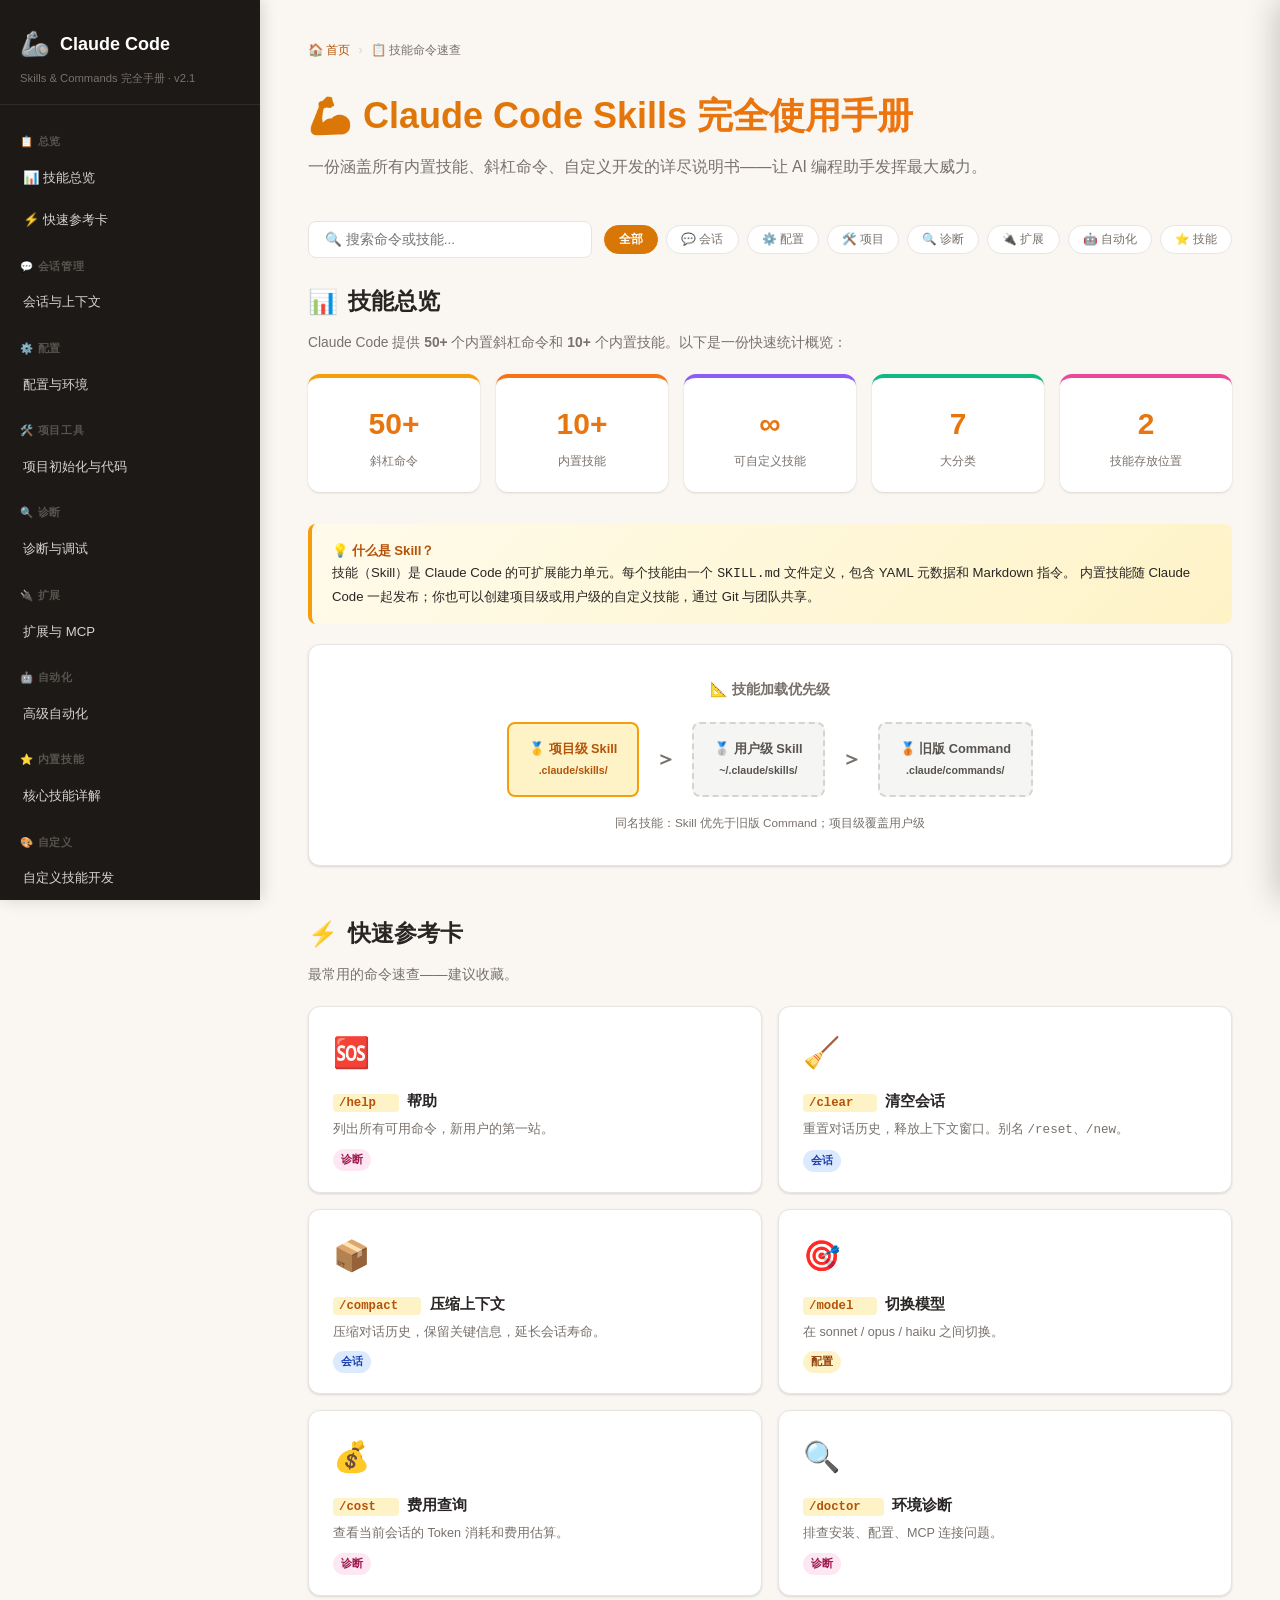
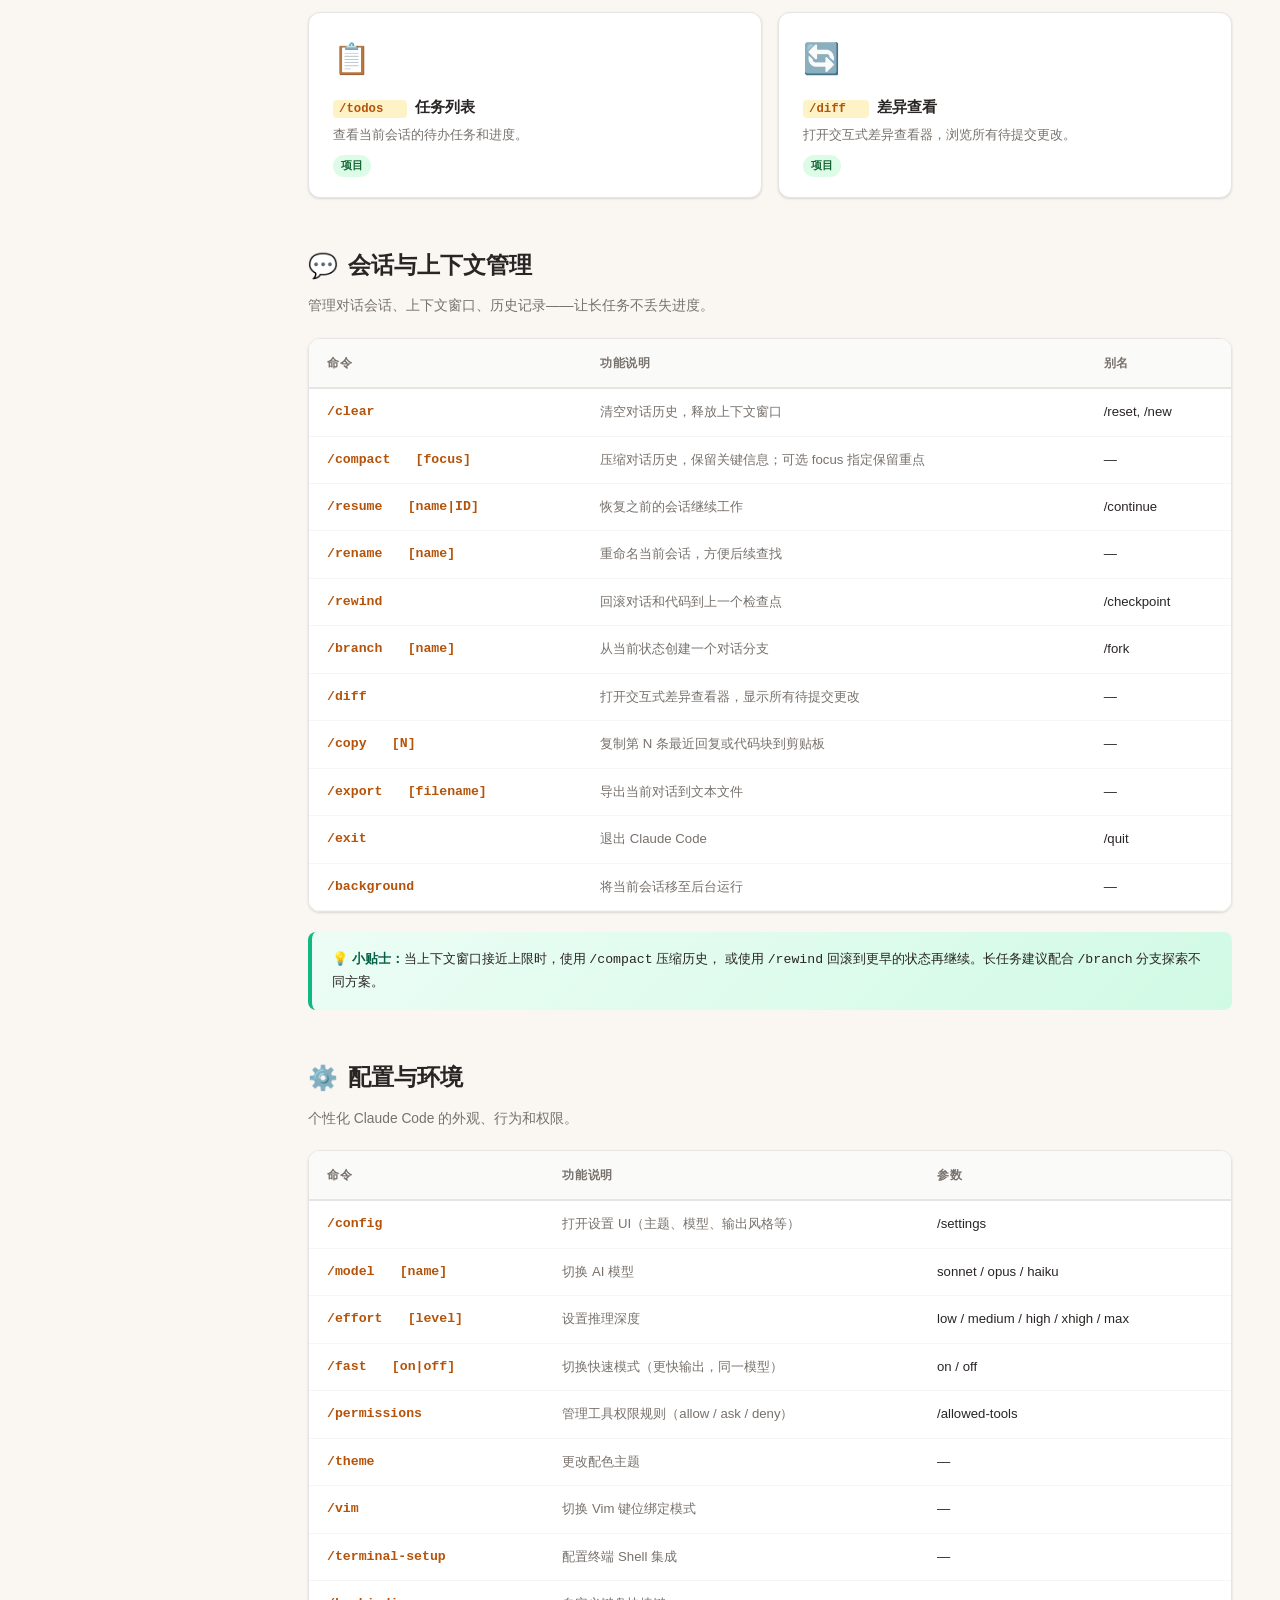
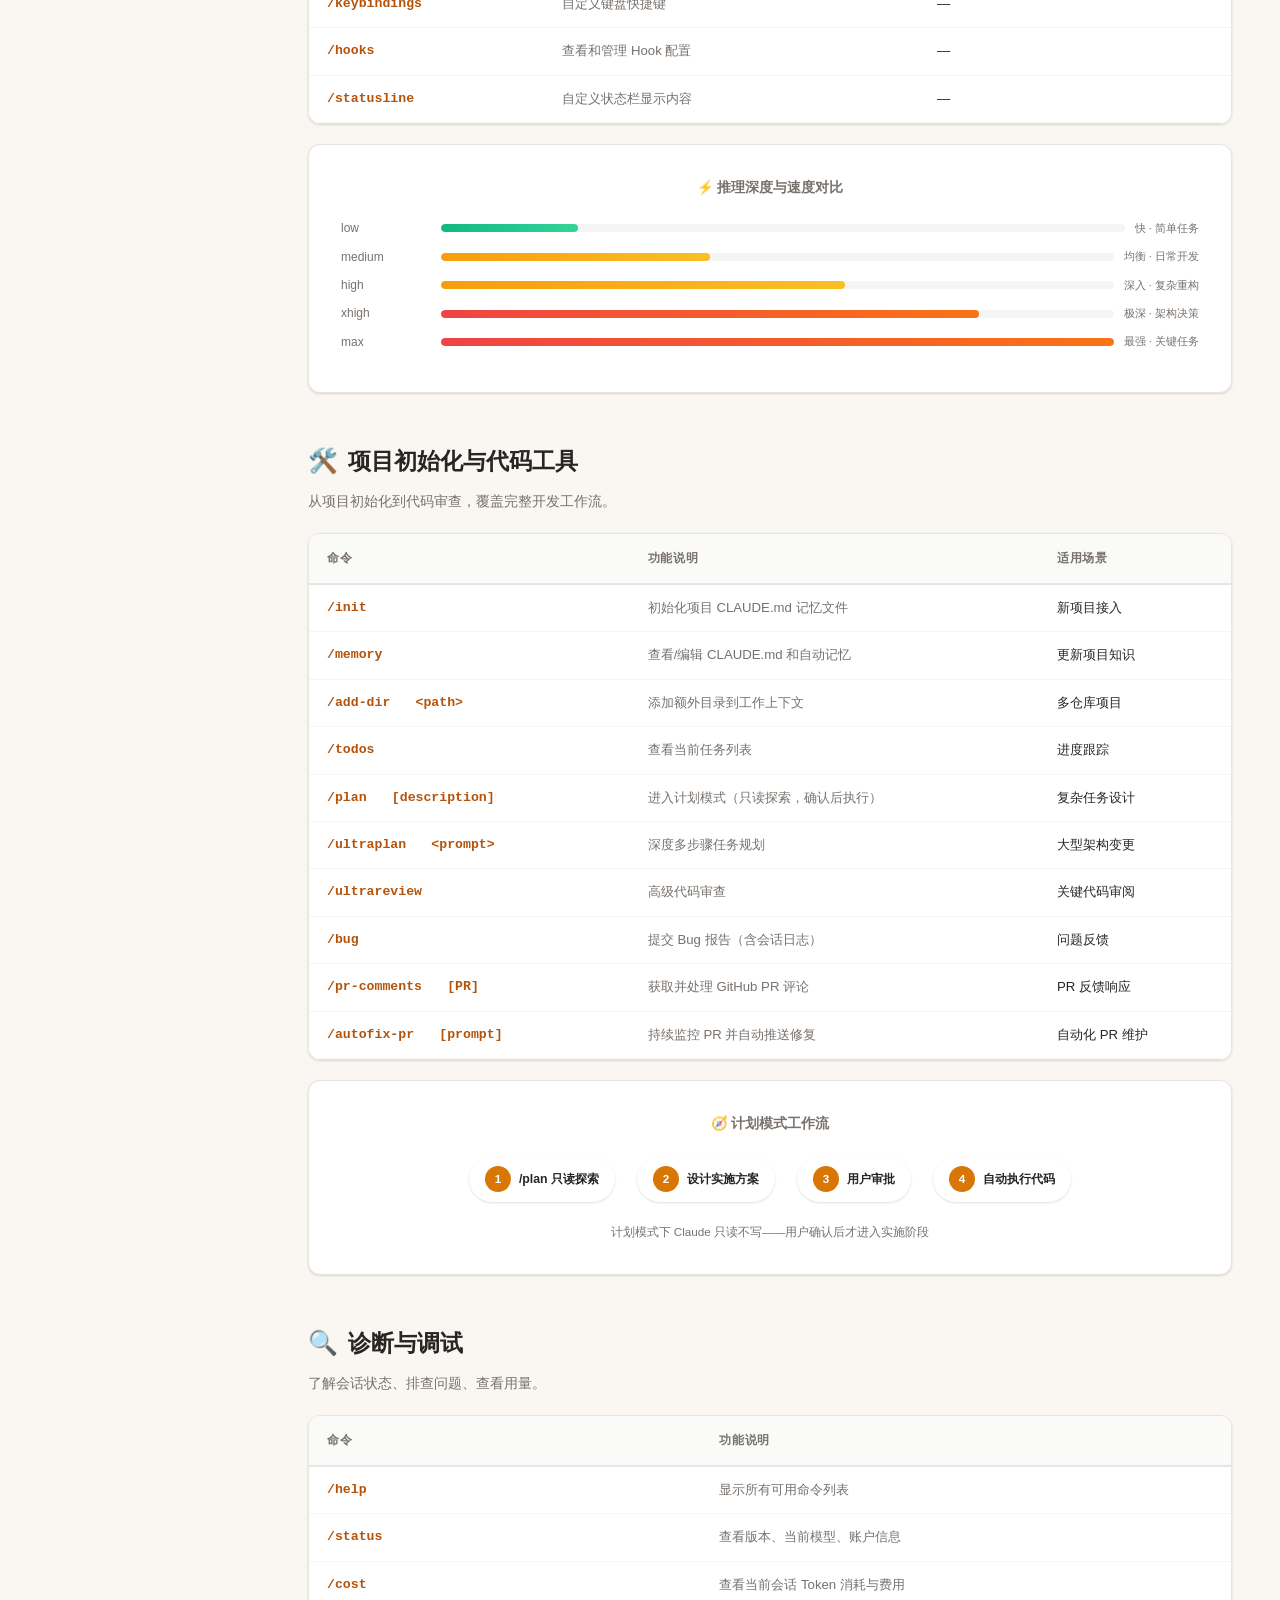
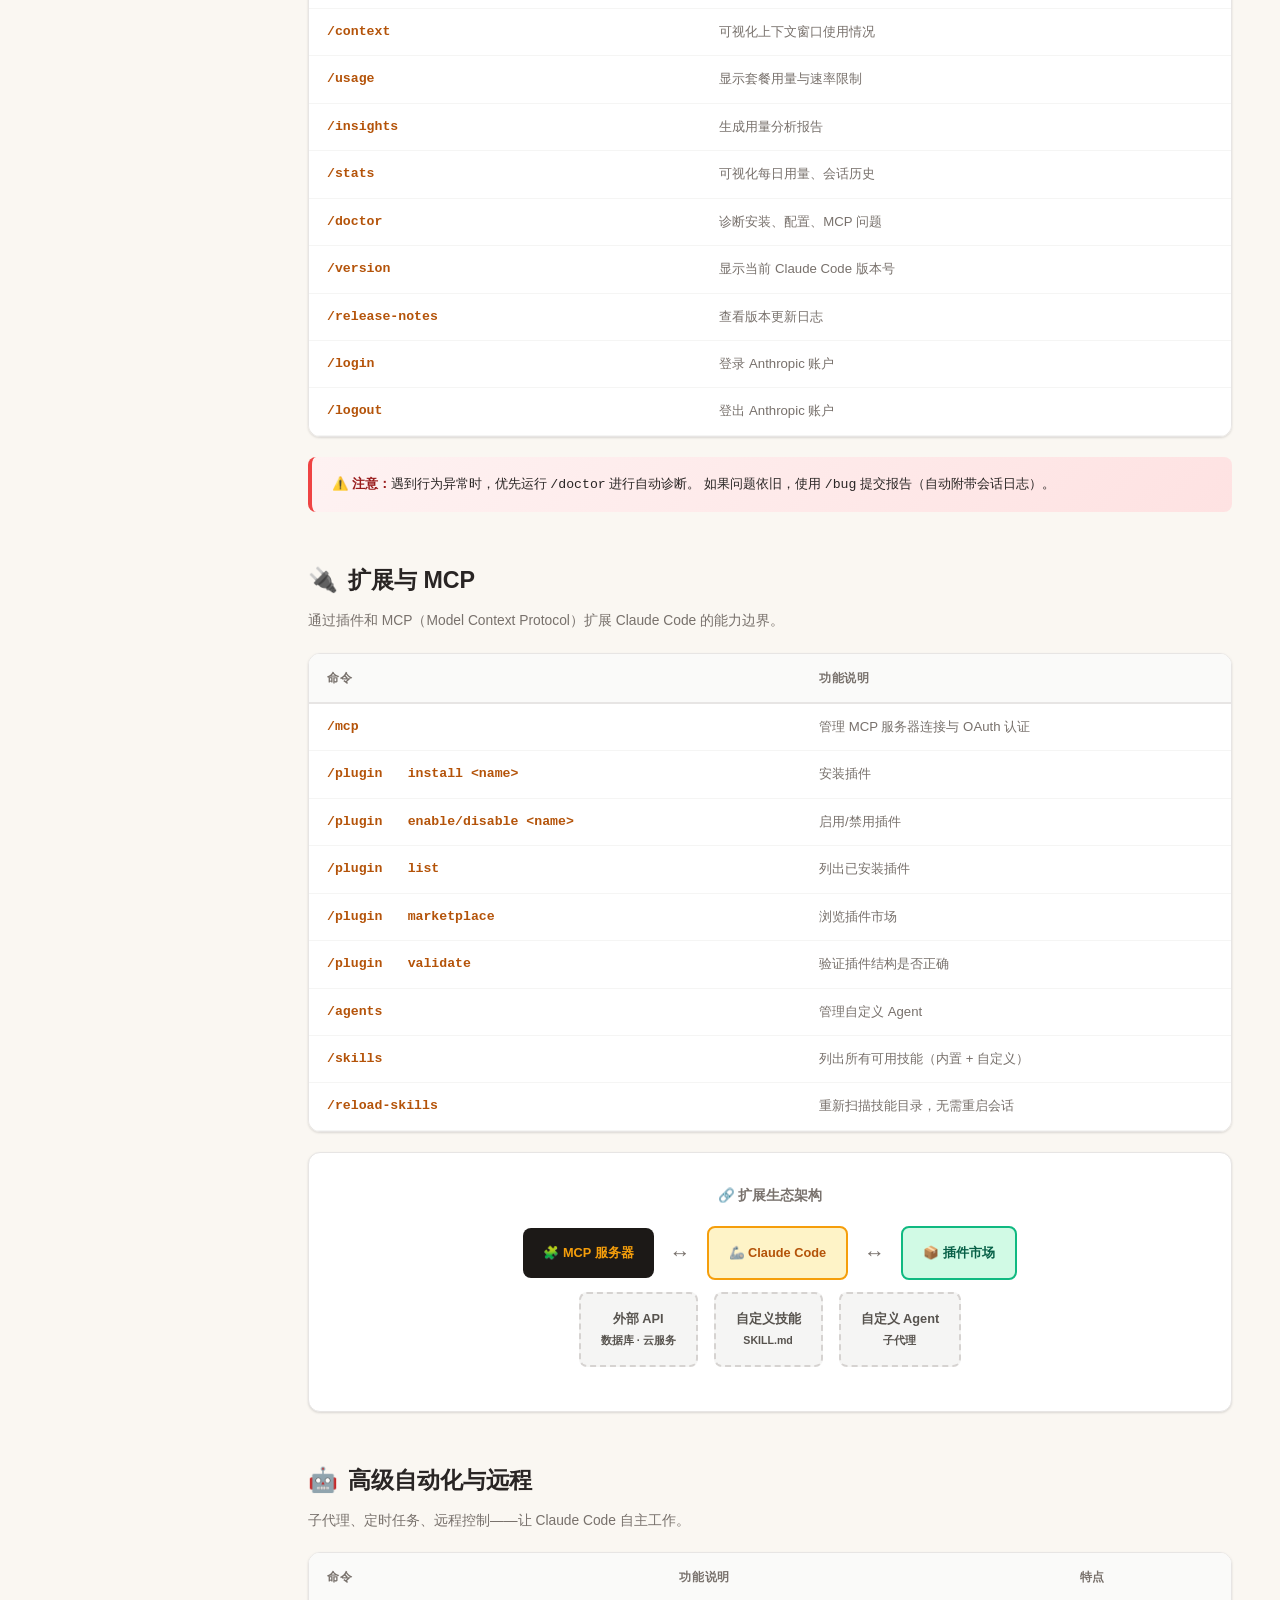
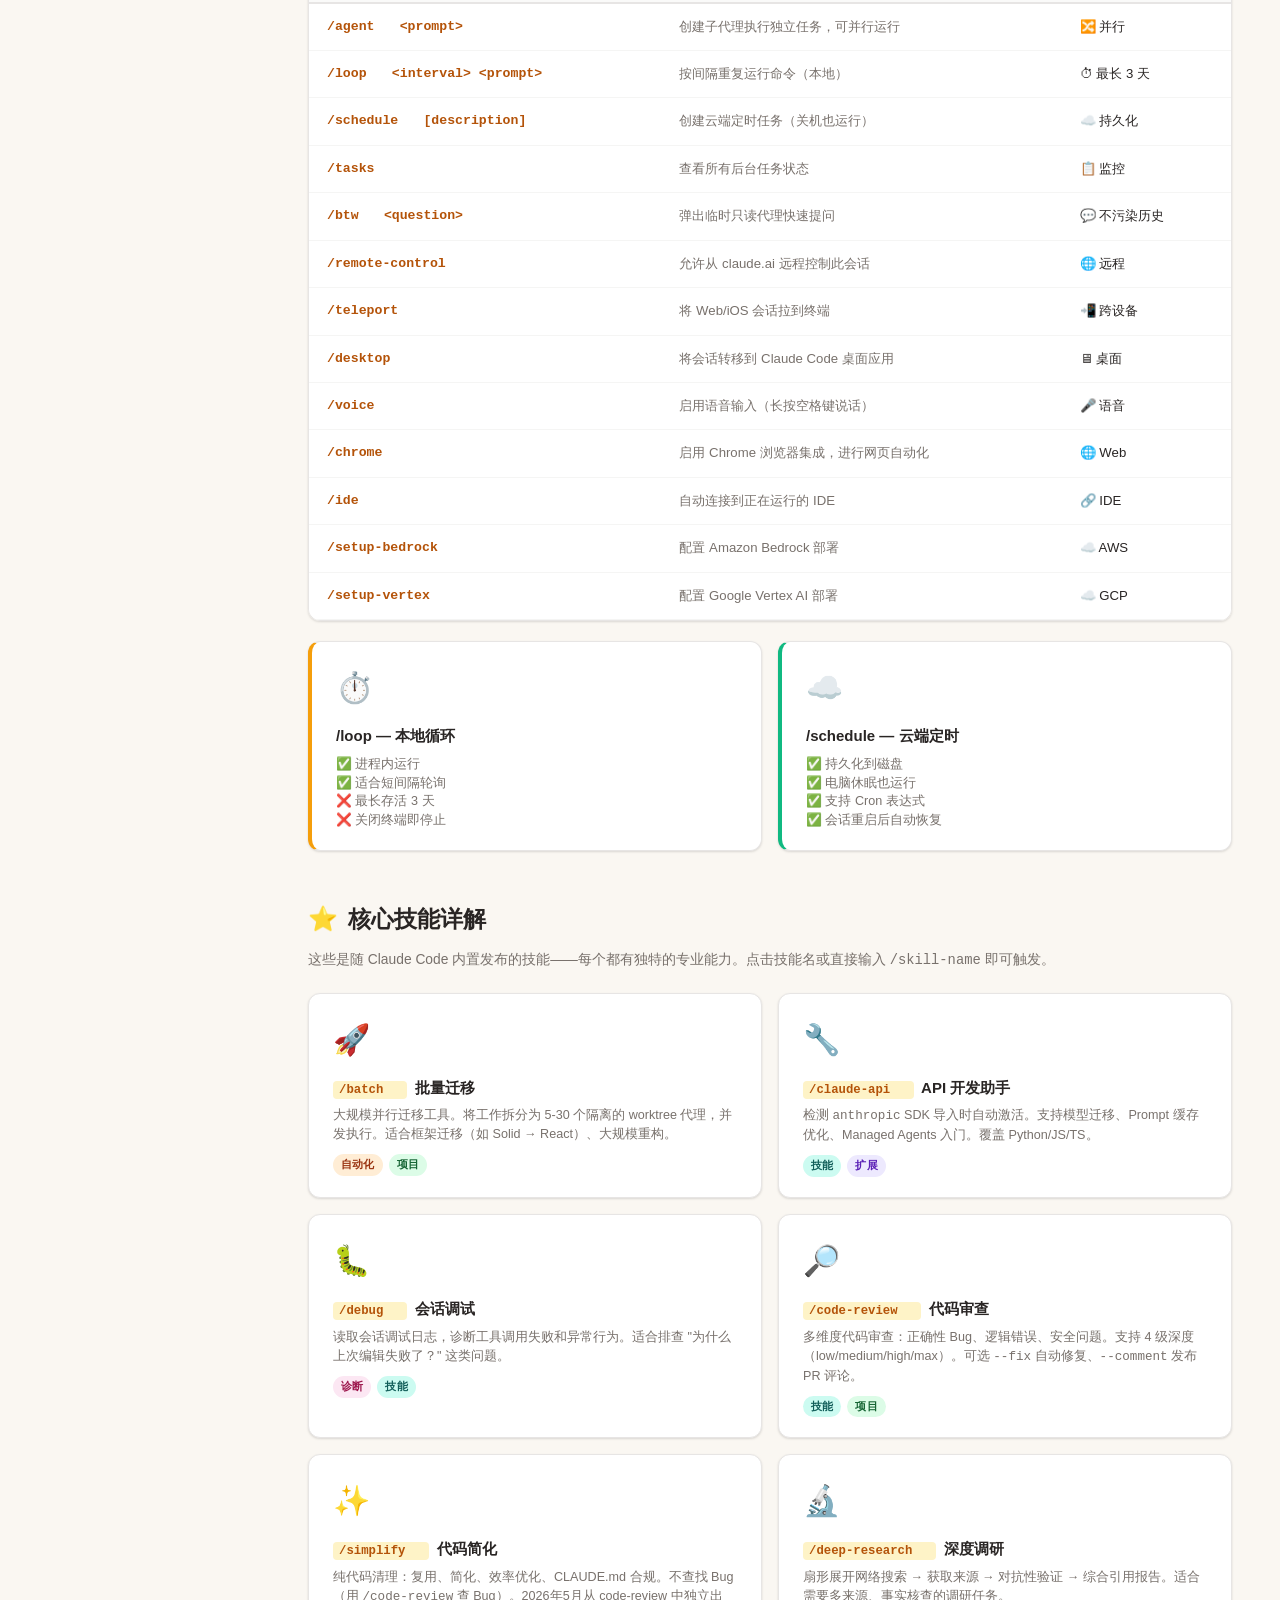
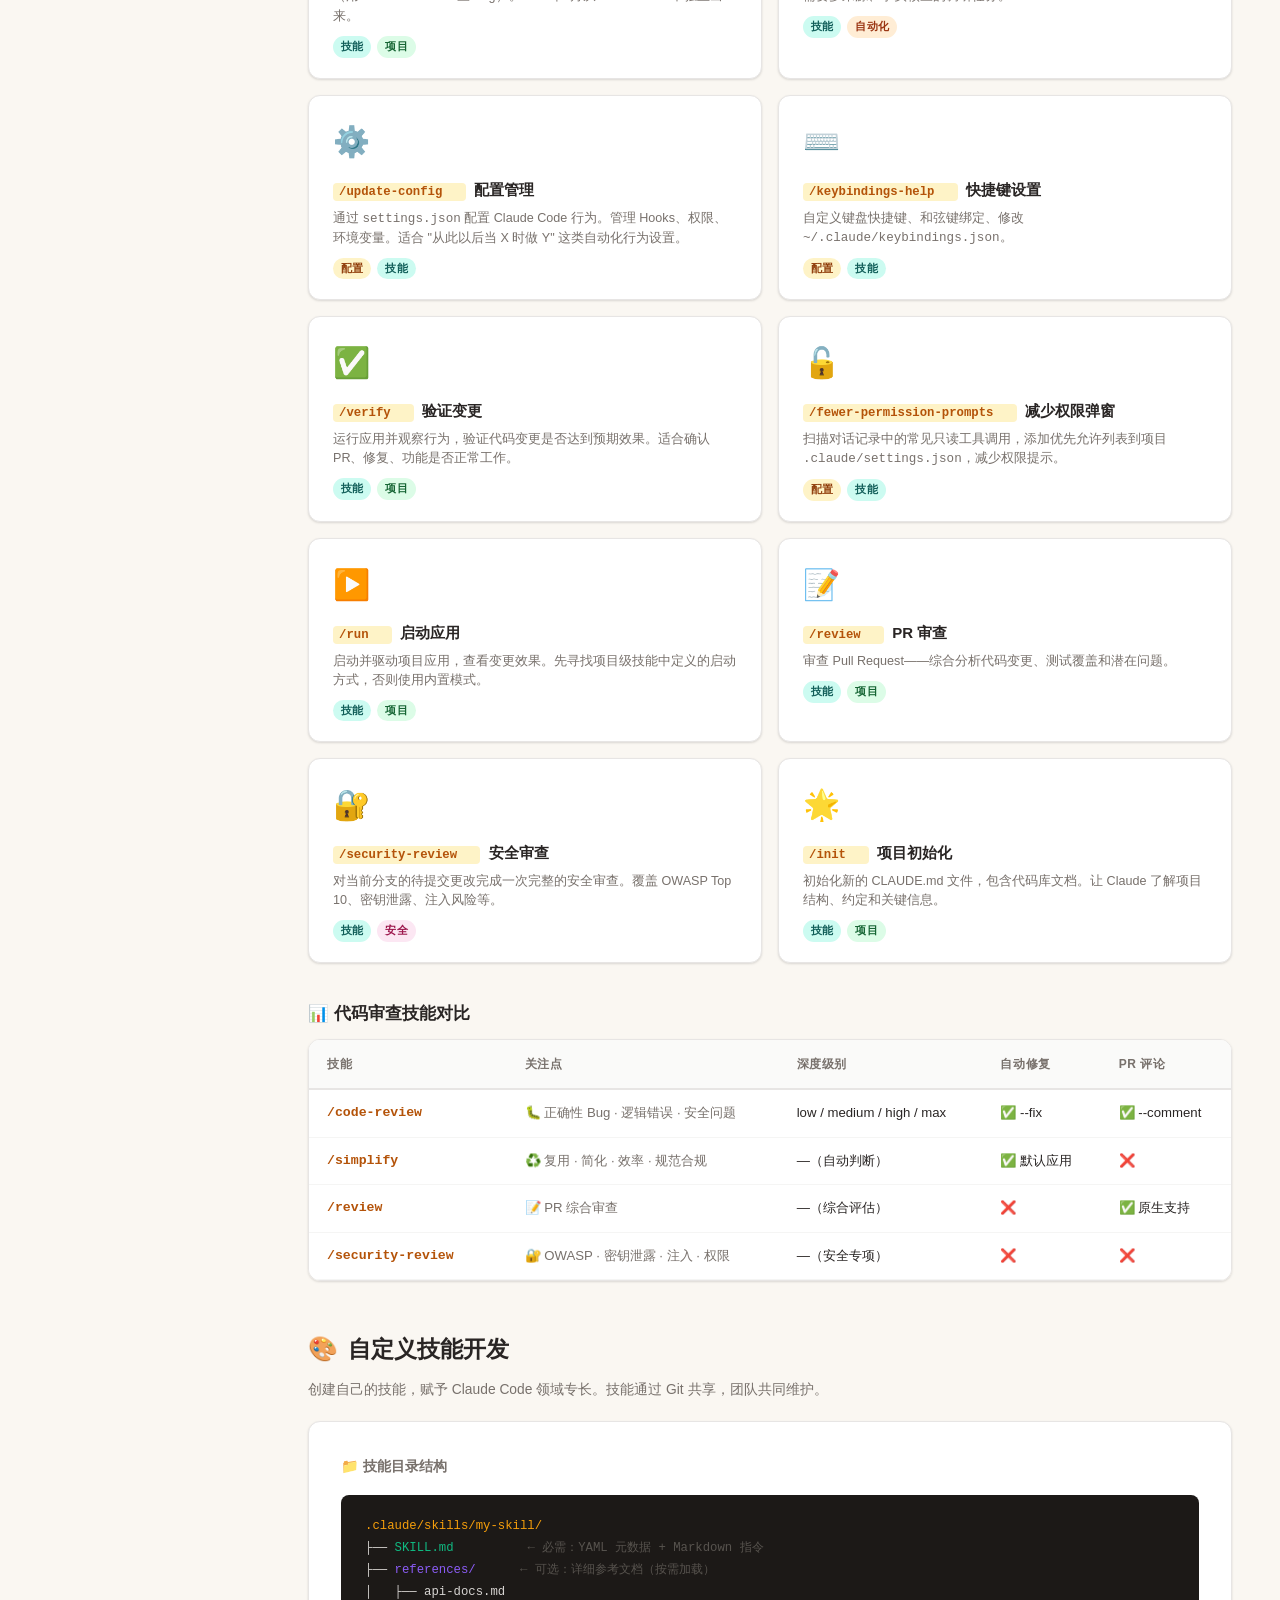
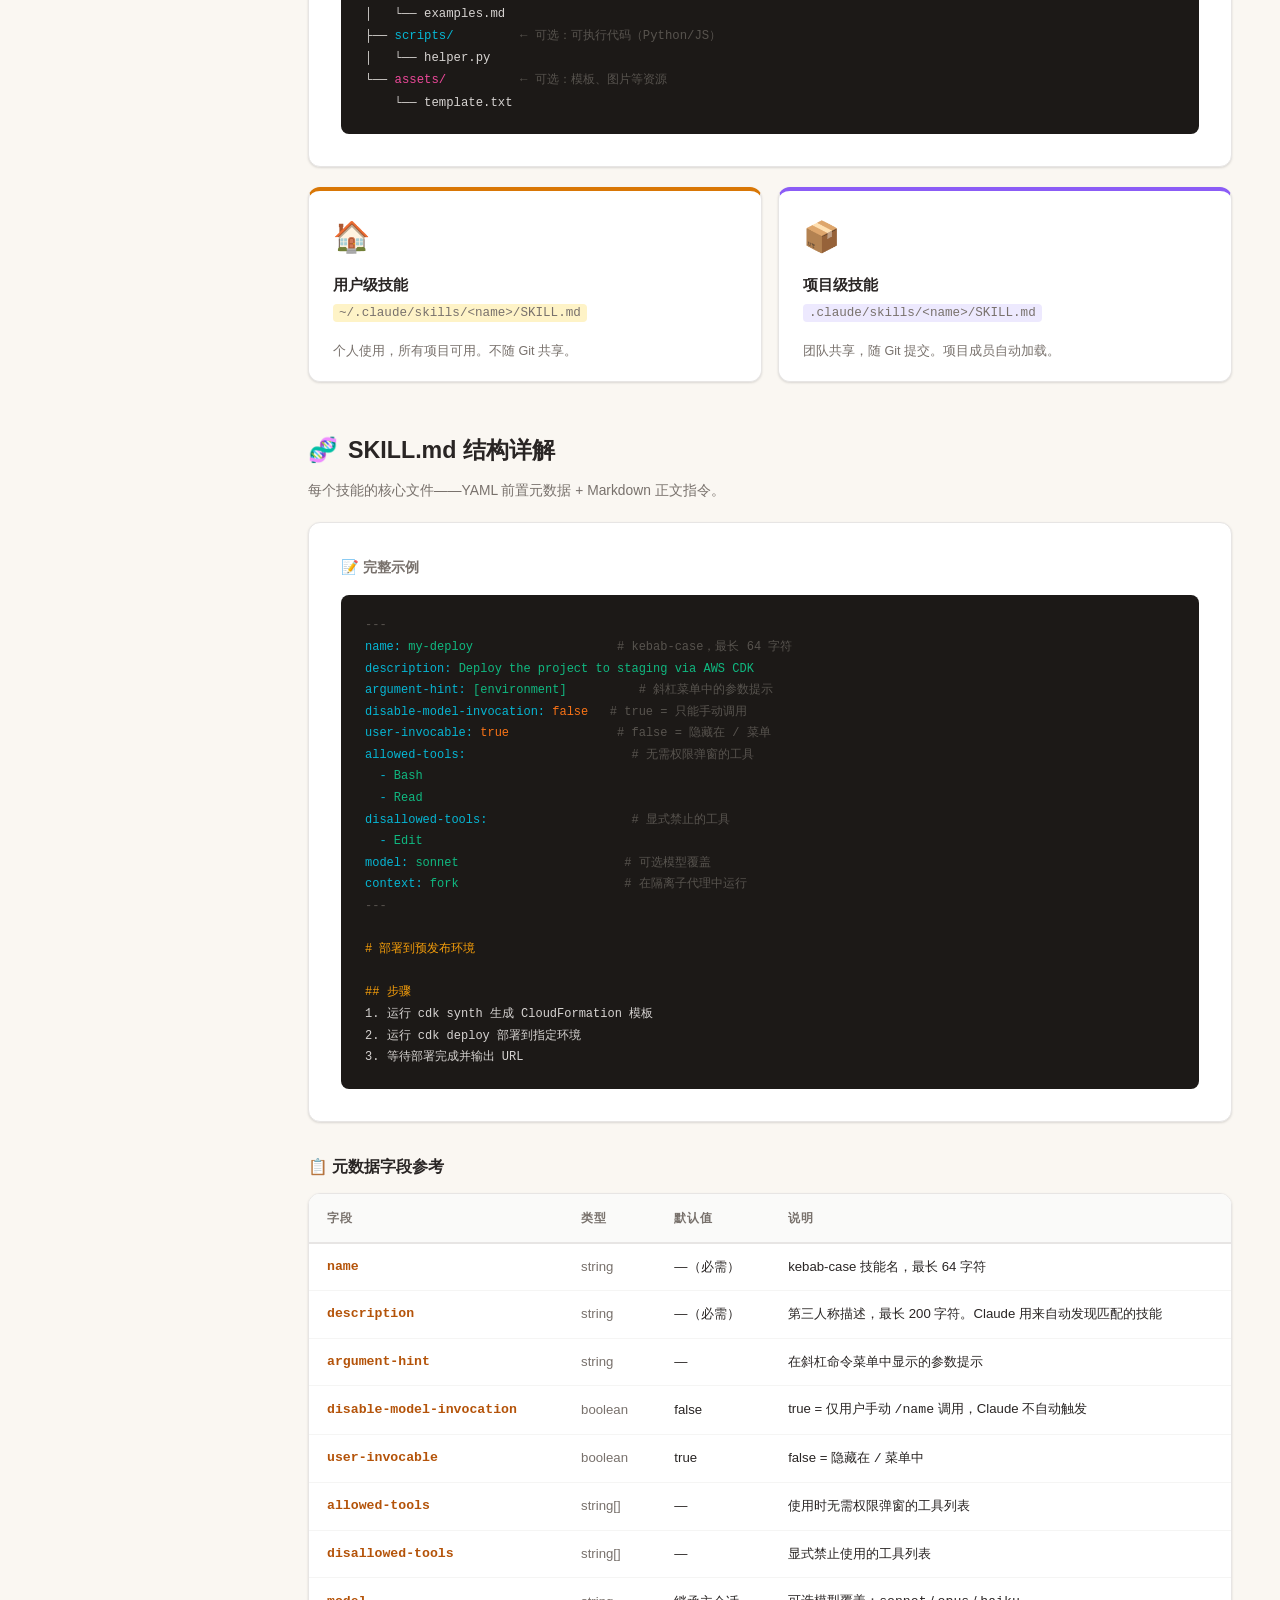
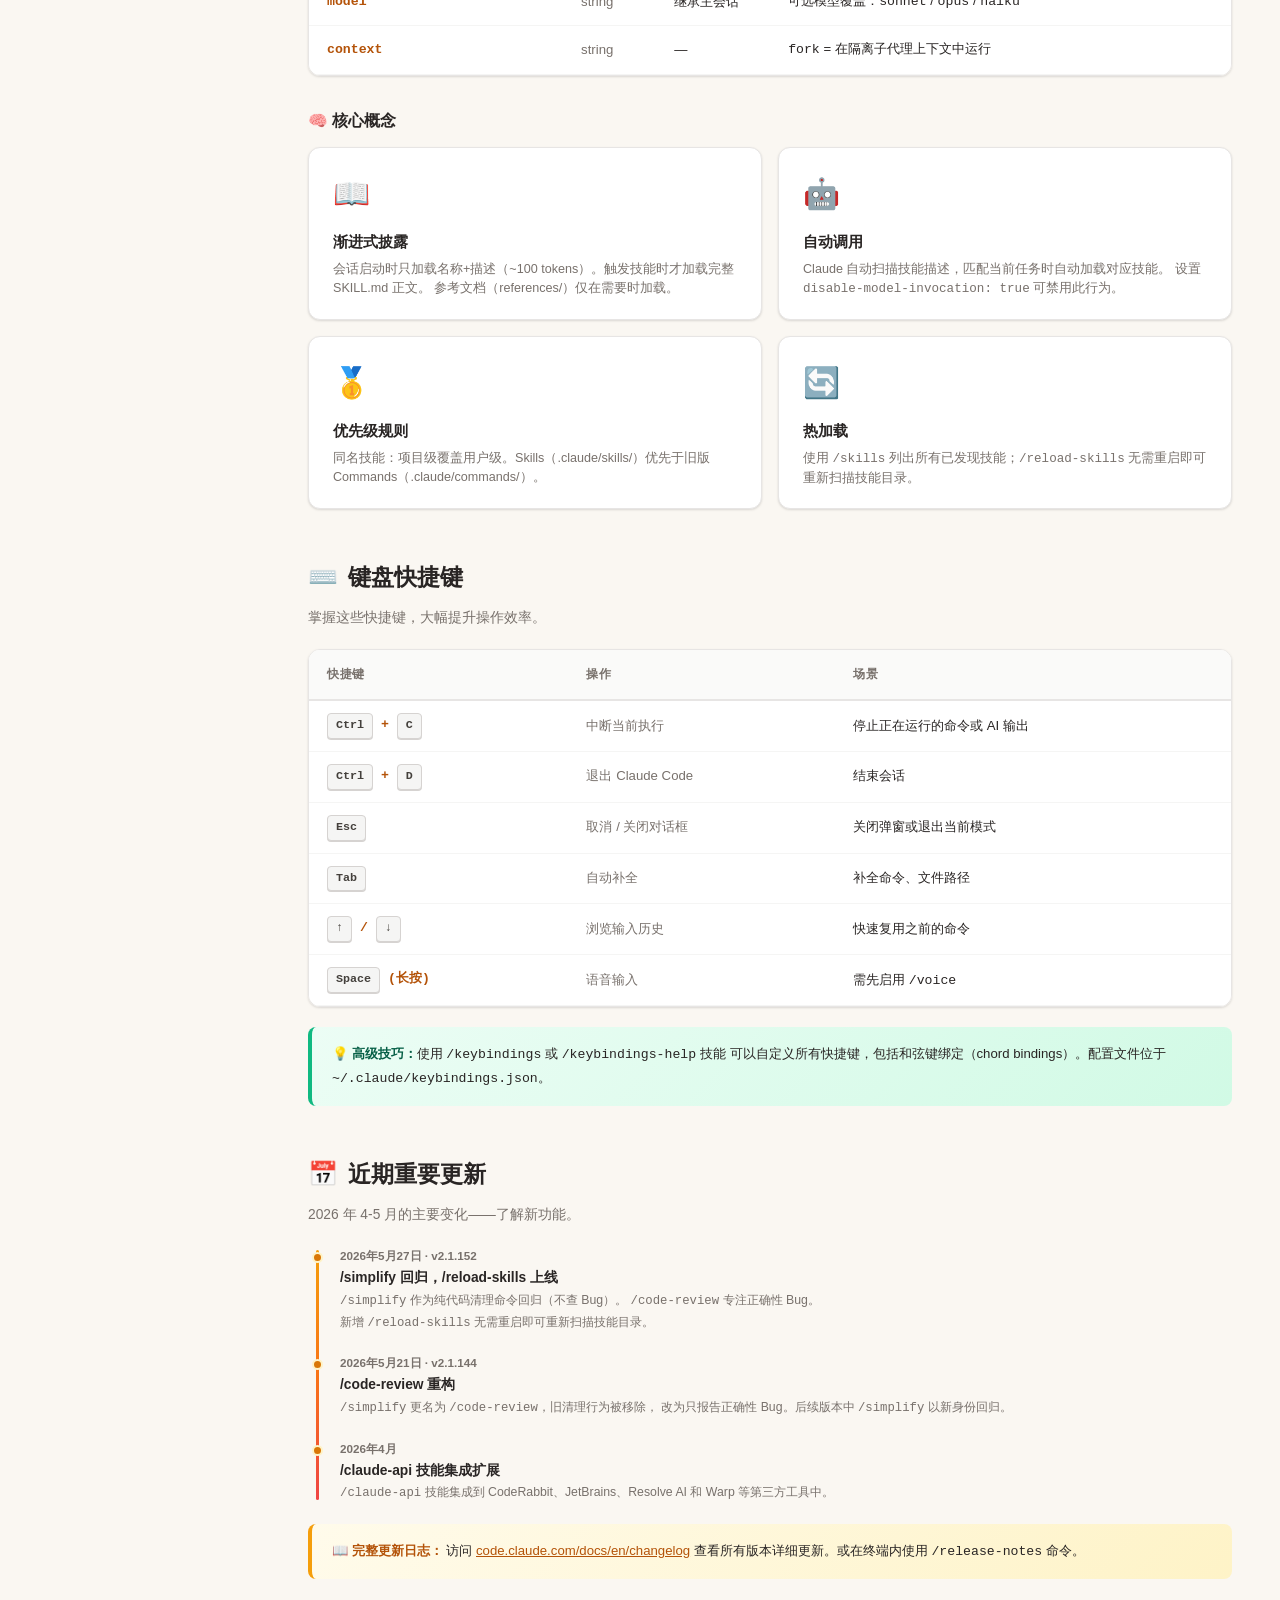
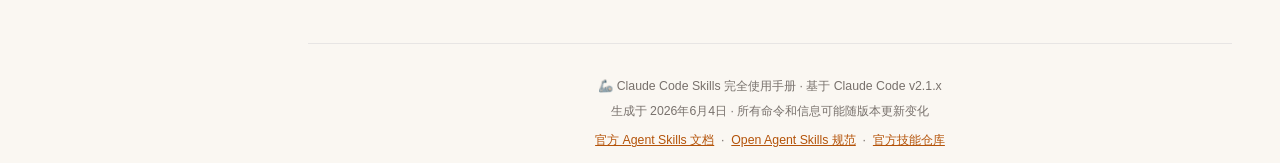
==== commit 64c451c9: "🐛 修复搜索分类筛选：为所有列表项添加 data-category 属性 70个表格行和技能卡片现均已标注分类，筛选按钮（会话/配置/项目等）可正常工作。  Co-Authored-By: Claud" ====
--- a/manuals/skills-manual.html
+++ b/manuals/skills-manual.html
@@ -204,37 +204,37 @@
       <table>
         <thead><tr><th>命令</th><th>功能说明</th><th>别名</th></tr></thead>
         <tbody>
-          <tr data-search="/clear 清空对话历史，释放上下文窗口">
+          <tr data-category="session" data-search="/clear 清空对话历史，释放上下文窗口">
           <td><span class="cmd-clickable" data-cmd="clear">/clear</span></td>
           <td>清空对话历史，释放上下文窗口</td><td>/reset, /new</td></tr>
-          <tr data-search="/compact [focus] 压缩对话历史，保留关键信息；可选 focus 指定保留重点">
+          <tr data-category="session" data-search="/compact [focus] 压缩对话历史，保留关键信息；可选 focus 指定保留重点">
           <td><span class="cmd-clickable" data-cmd="compact">/compact</span> [focus]</td>
           <td>压缩对话历史，保留关键信息；可选 focus 指定保留重点</td><td>—</td></tr>
-          <tr data-search="/resume [name|ID] 恢复之前的会话继续工作">
+          <tr data-category="session" data-search="/resume [name|ID] 恢复之前的会话继续工作">
           <td><span class="cmd-clickable" data-cmd="resume">/resume</span> [name|ID]</td>
           <td>恢复之前的会话继续工作</td><td>/continue</td></tr>
-          <tr data-search="/rename [name] 重命名当前会话，方便后续查找">
+          <tr data-category="session" data-search="/rename [name] 重命名当前会话，方便后续查找">
           <td><span class="cmd-clickable" data-cmd="rename">/rename</span> [name]</td>
           <td>重命名当前会话，方便后续查找</td><td>—</td></tr>
-          <tr data-search="/rewind 回滚对话和代码到上一个检查点">
+          <tr data-category="session" data-search="/rewind 回滚对话和代码到上一个检查点">
           <td><span class="cmd-clickable" data-cmd="rewind">/rewind</span></td>
           <td>回滚对话和代码到上一个检查点</td><td>/checkpoint</td></tr>
-          <tr data-search="/branch [name] 从当前状态创建一个对话分支">
+          <tr data-category="session" data-search="/branch [name] 从当前状态创建一个对话分支">
           <td><span class="cmd-clickable" data-cmd="branch">/branch</span> [name]</td>
           <td>从当前状态创建一个对话分支</td><td>/fork</td></tr>
-          <tr data-search="/diff 打开交互式差异查看器，显示所有待提交更改">
+          <tr data-category="session" data-search="/diff 打开交互式差异查看器，显示所有待提交更改">
           <td><span class="cmd-clickable" data-cmd="diff">/diff</span></td>
           <td>打开交互式差异查看器，显示所有待提交更改</td><td>—</td></tr>
-          <tr data-search="/copy [N] 复制第 N 条最近回复或代码块到剪贴板">
+          <tr data-category="session" data-search="/copy [N] 复制第 N 条最近回复或代码块到剪贴板">
           <td><span class="cmd-clickable" data-cmd="copy">/copy</span> [N]</td>
           <td>复制第 N 条最近回复或代码块到剪贴板</td><td>—</td></tr>
-          <tr data-search="/export [filename] 导出当前对话到文本文件">
+          <tr data-category="session" data-search="/export [filename] 导出当前对话到文本文件">
           <td><span class="cmd-clickable" data-cmd="export">/export</span> [filename]</td>
           <td>导出当前对话到文本文件</td><td>—</td></tr>
-          <tr data-search="/exit 退出 Claude Code">
+          <tr data-category="session" data-search="/exit 退出 Claude Code">
           <td><span class="cmd-clickable" data-cmd="exit">/exit</span></td>
           <td>退出 Claude Code</td><td>/quit</td></tr>
-          <tr data-search="/background 将当前会话移至后台运行">
+          <tr data-category="session" data-search="/background 将当前会话移至后台运行">
           <td><span class="cmd-clickable" data-cmd="background">/background</span></td>
           <td>将当前会话移至后台运行</td><td>—</td></tr>
         </tbody>
@@ -256,37 +256,37 @@
       <table>
         <thead><tr><th>命令</th><th>功能说明</th><th>参数</th></tr></thead>
         <tbody>
-          <tr data-search="/config 打开设置 UI（主题、模型、输出风格等）">
+          <tr data-category="config" data-search="/config 打开设置 UI（主题、模型、输出风格等）">
           <td><span class="cmd-clickable" data-cmd="config">/config</span></td>
           <td>打开设置 UI（主题、模型、输出风格等）</td><td>/settings</td></tr>
-          <tr data-search="/model [name] 切换 AI 模型">
+          <tr data-category="config" data-search="/model [name] 切换 AI 模型">
           <td><span class="cmd-clickable" data-cmd="model">/model</span> [name]</td>
           <td>切换 AI 模型</td><td>sonnet / opus / haiku</td></tr>
-          <tr data-search="/effort [level] 设置推理深度">
+          <tr data-category="config" data-search="/effort [level] 设置推理深度">
           <td><span class="cmd-clickable" data-cmd="effort">/effort</span> [level]</td>
           <td>设置推理深度</td><td>low / medium / high / xhigh / max</td></tr>
-          <tr data-search="/fast [on|off] 切换快速模式（更快输出，同一模型）">
+          <tr data-category="config" data-search="/fast [on|off] 切换快速模式（更快输出，同一模型）">
           <td><span class="cmd-clickable" data-cmd="fast">/fast</span> [on|off]</td>
           <td>切换快速模式（更快输出，同一模型）</td><td>on / off</td></tr>
-          <tr data-search="/permissions 管理工具权限规则（allow / ask / deny）">
+          <tr data-category="config" data-search="/permissions 管理工具权限规则（allow / ask / deny）">
           <td><span class="cmd-clickable" data-cmd="permissions">/permissions</span></td>
           <td>管理工具权限规则（allow / ask / deny）</td><td>/allowed-tools</td></tr>
-          <tr data-search="/theme 更改配色主题">
+          <tr data-category="config" data-search="/theme 更改配色主题">
           <td><span class="cmd-clickable" data-cmd="theme">/theme</span></td>
           <td>更改配色主题</td><td>—</td></tr>
-          <tr data-search="/vim 切换 Vim 键位绑定模式">
+          <tr data-category="config" data-search="/vim 切换 Vim 键位绑定模式">
           <td><span class="cmd-clickable" data-cmd="vim">/vim</span></td>
           <td>切换 Vim 键位绑定模式</td><td>—</td></tr>
-          <tr data-search="/terminal-setup 配置终端 Shell 集成">
+          <tr data-category="config" data-search="/terminal-setup 配置终端 Shell 集成">
           <td><span class="cmd-clickable" data-cmd="terminal-setup">/terminal-setup</span></td>
           <td>配置终端 Shell 集成</td><td>—</td></tr>
-          <tr data-search="/keybindings 自定义键盘快捷键">
+          <tr data-category="config" data-search="/keybindings 自定义键盘快捷键">
           <td><span class="cmd-clickable" data-cmd="keybindings">/keybindings</span></td>
           <td>自定义键盘快捷键</td><td>—</td></tr>
-          <tr data-search="/hooks 查看和管理 Hook 配置">
+          <tr data-category="config" data-search="/hooks 查看和管理 Hook 配置">
           <td><span class="cmd-clickable" data-cmd="hooks">/hooks</span></td>
           <td>查看和管理 Hook 配置</td><td>—</td></tr>
-          <tr data-search="/statusline 自定义状态栏显示内容">
+          <tr data-category="config" data-search="/statusline 自定义状态栏显示内容">
           <td><span class="cmd-clickable" data-cmd="statusline">/statusline</span></td>
           <td>自定义状态栏显示内容</td><td>—</td></tr>
         </tbody>
@@ -332,34 +332,34 @@
       <table>
         <thead><tr><th>命令</th><th>功能说明</th><th>适用场景</th></tr></thead>
         <tbody>
-          <tr data-search="/init 初始化项目 CLAUDE.md 记忆文件">
+          <tr data-category="project" data-search="/init 初始化项目 CLAUDE.md 记忆文件">
           <td><span class="cmd-clickable" data-cmd="init">/init</span></td>
           <td>初始化项目 CLAUDE.md 记忆文件</td><td>新项目接入</td></tr>
-          <tr data-search="/memory 查看/编辑 CLAUDE.md 和自动记忆">
+          <tr data-category="project" data-search="/memory 查看/编辑 CLAUDE.md 和自动记忆">
           <td><span class="cmd-clickable" data-cmd="memory">/memory</span></td>
           <td>查看/编辑 CLAUDE.md 和自动记忆</td><td>更新项目知识</td></tr>
-          <tr data-search="/add-dir &lt;path&gt; 添加额外目录到工作上下文">
+          <tr data-category="project" data-search="/add-dir &lt;path&gt; 添加额外目录到工作上下文">
           <td><span class="cmd-clickable" data-cmd="add-dir">/add-dir</span> &lt;path&gt;</td>
           <td>添加额外目录到工作上下文</td><td>多仓库项目</td></tr>
-          <tr data-search="/todos 查看当前任务列表">
+          <tr data-category="project" data-search="/todos 查看当前任务列表">
           <td><span class="cmd-clickable" data-cmd="todos">/todos</span></td>
           <td>查看当前任务列表</td><td>进度跟踪</td></tr>
-          <tr data-search="/plan [description] 进入计划模式（只读探索，确认后执行）">
+          <tr data-category="project" data-search="/plan [description] 进入计划模式（只读探索，确认后执行）">
           <td><span class="cmd-clickable" data-cmd="plan">/plan</span> [description]</td>
           <td>进入计划模式（只读探索，确认后执行）</td><td>复杂任务设计</td></tr>
-          <tr data-search="/ultraplan &lt;prompt&gt; 深度多步骤任务规划">
+          <tr data-category="project" data-search="/ultraplan &lt;prompt&gt; 深度多步骤任务规划">
           <td><span class="cmd-clickable" data-cmd="ultraplan">/ultraplan</span> &lt;prompt&gt;</td>
           <td>深度多步骤任务规划</td><td>大型架构变更</td></tr>
-          <tr data-search="/ultrareview 高级代码审查">
+          <tr data-category="project" data-search="/ultrareview 高级代码审查">
           <td><span class="cmd-clickable" data-cmd="ultrareview">/ultrareview</span></td>
           <td>高级代码审查</td><td>关键代码审阅</td></tr>
-          <tr data-search="/bug 提交 Bug 报告（含会话日志）">
+          <tr data-category="project" data-search="/bug 提交 Bug 报告（含会话日志）">
           <td><span class="cmd-clickable" data-cmd="bug">/bug</span></td>
           <td>提交 Bug 报告（含会话日志）</td><td>问题反馈</td></tr>
-          <tr data-search="/pr-comments [PR] 获取并处理 GitHub PR 评论">
+          <tr data-category="project" data-search="/pr-comments [PR] 获取并处理 GitHub PR 评论">
           <td><span class="cmd-clickable" data-cmd="pr-comments">/pr-comments</span> [PR]</td>
           <td>获取并处理 GitHub PR 评论</td><td>PR 反馈响应</td></tr>
-          <tr data-search="/autofix-pr [prompt] 持续监控 PR 并自动推送修复">
+          <tr data-category="project" data-search="/autofix-pr [prompt] 持续监控 PR 并自动推送修复">
           <td><span class="cmd-clickable" data-cmd="autofix-pr">/autofix-pr</span> [prompt]</td>
           <td>持续监控 PR 并自动推送修复</td><td>自动化 PR 维护</td></tr>
         </tbody>
@@ -393,40 +393,40 @@
       <table>
         <thead><tr><th>命令</th><th>功能说明</th></tr></thead>
         <tbody>
-          <tr data-search="/help 显示所有可用命令列表">
+          <tr data-category="debug" data-search="/help 显示所有可用命令列表">
           <td><span class="cmd-clickable" data-cmd="help">/help</span></td>
           <td>显示所有可用命令列表</td></tr>
-          <tr data-search="/status 查看版本、当前模型、账户信息">
+          <tr data-category="debug" data-search="/status 查看版本、当前模型、账户信息">
           <td><span class="cmd-clickable" data-cmd="status">/status</span></td>
           <td>查看版本、当前模型、账户信息</td></tr>
-          <tr data-search="/cost 查看当前会话 Token 消耗与费用">
+          <tr data-category="debug" data-search="/cost 查看当前会话 Token 消耗与费用">
           <td><span class="cmd-clickable" data-cmd="cost">/cost</span></td>
           <td>查看当前会话 Token 消耗与费用</td></tr>
-          <tr data-search="/context 可视化上下文窗口使用情况">
+          <tr data-category="debug" data-search="/context 可视化上下文窗口使用情况">
           <td><span class="cmd-clickable" data-cmd="context">/context</span></td>
           <td>可视化上下文窗口使用情况</td></tr>
-          <tr data-search="/usage 显示套餐用量与速率限制">
+          <tr data-category="debug" data-search="/usage 显示套餐用量与速率限制">
           <td><span class="cmd-clickable" data-cmd="usage">/usage</span></td>
           <td>显示套餐用量与速率限制</td></tr>
-          <tr data-search="/insights 生成用量分析报告">
+          <tr data-category="debug" data-search="/insights 生成用量分析报告">
           <td><span class="cmd-clickable" data-cmd="insights">/insights</span></td>
           <td>生成用量分析报告</td></tr>
-          <tr data-search="/stats 可视化每日用量、会话历史">
+          <tr data-category="debug" data-search="/stats 可视化每日用量、会话历史">
           <td><span class="cmd-clickable" data-cmd="stats">/stats</span></td>
           <td>可视化每日用量、会话历史</td></tr>
-          <tr data-search="/doctor 诊断安装、配置、MCP 问题">
+          <tr data-category="debug" data-search="/doctor 诊断安装、配置、MCP 问题">
           <td><span class="cmd-clickable" data-cmd="doctor">/doctor</span></td>
           <td>诊断安装、配置、MCP 问题</td></tr>
-          <tr data-search="/version 显示当前 Claude Code 版本号">
+          <tr data-category="debug" data-search="/version 显示当前 Claude Code 版本号">
           <td><span class="cmd-clickable" data-cmd="version">/version</span></td>
           <td>显示当前 Claude Code 版本号</td></tr>
-          <tr data-search="/release-notes 查看版本更新日志">
+          <tr data-category="debug" data-search="/release-notes 查看版本更新日志">
           <td><span class="cmd-clickable" data-cmd="release-notes">/release-notes</span></td>
           <td>查看版本更新日志</td></tr>
-          <tr data-search="/login 登录 Anthropic 账户">
+          <tr data-category="debug" data-search="/login 登录 Anthropic 账户">
           <td><span class="cmd-clickable" data-cmd="login">/login</span></td>
           <td>登录 Anthropic 账户</td></tr>
-          <tr data-search="/logout 登出 Anthropic 账户">
+          <tr data-category="debug" data-search="/logout 登出 Anthropic 账户">
           <td><span class="cmd-clickable" data-cmd="logout">/logout</span></td>
           <td>登出 Anthropic 账户</td></tr>
         </tbody>
@@ -448,31 +448,31 @@
       <table>
         <thead><tr><th>命令</th><th>功能说明</th></tr></thead>
         <tbody>
-          <tr data-search="/mcp 管理 MCP 服务器连接与 OAuth 认证">
+          <tr data-category="ext" data-search="/mcp 管理 MCP 服务器连接与 OAuth 认证">
           <td><span class="cmd-clickable" data-cmd="mcp">/mcp</span></td>
           <td>管理 MCP 服务器连接与 OAuth 认证</td></tr>
-          <tr data-search="/plugin install &lt;name&gt; 安装插件">
+          <tr data-category="ext" data-search="/plugin install &lt;name&gt; 安装插件">
           <td><span class="cmd-clickable" data-cmd="plugin">/plugin</span> install &lt;name&gt;</td>
           <td>安装插件</td></tr>
-          <tr data-search="/plugin enable/disable &lt;name&gt; 启用/禁用插件">
+          <tr data-category="ext" data-search="/plugin enable/disable &lt;name&gt; 启用/禁用插件">
           <td><span class="cmd-clickable" data-cmd="plugin">/plugin</span> enable/disable &lt;name&gt;</td>
           <td>启用/禁用插件</td></tr>
-          <tr data-search="/plugin list 列出已安装插件">
+          <tr data-category="ext" data-search="/plugin list 列出已安装插件">
           <td><span class="cmd-clickable" data-cmd="plugin">/plugin</span> list</td>
           <td>列出已安装插件</td></tr>
-          <tr data-search="/plugin marketplace 浏览插件市场">
+          <tr data-category="ext" data-search="/plugin marketplace 浏览插件市场">
           <td><span class="cmd-clickable" data-cmd="plugin">/plugin</span> marketplace</td>
           <td>浏览插件市场</td></tr>
-          <tr data-search="/plugin validate 验证插件结构是否正确">
+          <tr data-category="ext" data-search="/plugin validate 验证插件结构是否正确">
           <td><span class="cmd-clickable" data-cmd="plugin">/plugin</span> validate</td>
           <td>验证插件结构是否正确</td></tr>
-          <tr data-search="/agents 管理自定义 Agent">
+          <tr data-category="ext" data-search="/agents 管理自定义 Agent">
           <td><span class="cmd-clickable" data-cmd="agents">/agents</span></td>
           <td>管理自定义 Agent</td></tr>
-          <tr data-search="/skills 列出所有可用技能（内置 + 自定义）">
+          <tr data-category="ext" data-search="/skills 列出所有可用技能（内置 + 自定义）">
           <td><span class="cmd-clickable" data-cmd="skills">/skills</span></td>
           <td>列出所有可用技能（内置 + 自定义）</td></tr>
-          <tr data-search="/reload-skills 重新扫描技能目录，无需重启会话">
+          <tr data-category="ext" data-search="/reload-skills 重新扫描技能目录，无需重启会话">
           <td><span class="cmd-clickable" data-cmd="reload-skills">/reload-skills</span></td>
           <td>重新扫描技能目录，无需重启会话</td></tr>
         </tbody>
@@ -506,43 +506,43 @@
       <table>
         <thead><tr><th>命令</th><th>功能说明</th><th>特点</th></tr></thead>
         <tbody>
-          <tr data-search="/agent &lt;prompt&gt; 创建子代理执行独立任务，可并行运行">
+          <tr data-category="auto" data-search="/agent &lt;prompt&gt; 创建子代理执行独立任务，可并行运行">
           <td><span class="cmd-clickable" data-cmd="agent">/agent</span> &lt;prompt&gt;</td>
           <td>创建子代理执行独立任务，可并行运行</td><td>🔀 并行</td></tr>
-          <tr data-search="/loop &lt;interval&gt; &lt;prompt&gt; 按间隔重复运行命令（本地）">
+          <tr data-category="auto" data-search="/loop &lt;interval&gt; &lt;prompt&gt; 按间隔重复运行命令（本地）">
           <td><span class="cmd-clickable" data-cmd="loop">/loop</span> &lt;interval&gt; &lt;prompt&gt;</td>
           <td>按间隔重复运行命令（本地）</td><td>⏱ 最长 3 天</td></tr>
-          <tr data-search="/schedule [description] 创建云端定时任务（关机也运行）">
+          <tr data-category="auto" data-search="/schedule [description] 创建云端定时任务（关机也运行）">
           <td><span class="cmd-clickable" data-cmd="schedule">/schedule</span> [description]</td>
           <td>创建云端定时任务（关机也运行）</td><td>☁️ 持久化</td></tr>
-          <tr data-search="/tasks 查看所有后台任务状态">
+          <tr data-category="auto" data-search="/tasks 查看所有后台任务状态">
           <td><span class="cmd-clickable" data-cmd="tasks">/tasks</span></td>
           <td>查看所有后台任务状态</td><td>📋 监控</td></tr>
-          <tr data-search="/btw &lt;question&gt; 弹出临时只读代理快速提问">
+          <tr data-category="auto" data-search="/btw &lt;question&gt; 弹出临时只读代理快速提问">
           <td><span class="cmd-clickable" data-cmd="btw">/btw</span> &lt;question&gt;</td>
           <td>弹出临时只读代理快速提问</td><td>💬 不污染历史</td></tr>
-          <tr data-search="/remote-control 允许从 claude.ai 远程控制此会话">
+          <tr data-category="auto" data-search="/remote-control 允许从 claude.ai 远程控制此会话">
           <td><span class="cmd-clickable" data-cmd="remote-control">/remote-control</span></td>
           <td>允许从 claude.ai 远程控制此会话</td><td>🌐 远程</td></tr>
-          <tr data-search="/teleport 将 Web/iOS 会话拉到终端">
+          <tr data-category="auto" data-search="/teleport 将 Web/iOS 会话拉到终端">
           <td><span class="cmd-clickable" data-cmd="teleport">/teleport</span></td>
           <td>将 Web/iOS 会话拉到终端</td><td>📲 跨设备</td></tr>
-          <tr data-search="/desktop 将会话转移到 Claude Code 桌面应用">
+          <tr data-category="auto" data-search="/desktop 将会话转移到 Claude Code 桌面应用">
           <td><span class="cmd-clickable" data-cmd="desktop">/desktop</span></td>
           <td>将会话转移到 Claude Code 桌面应用</td><td>🖥 桌面</td></tr>
-          <tr data-search="/voice 启用语音输入（长按空格键说话）">
+          <tr data-category="auto" data-search="/voice 启用语音输入（长按空格键说话）">
           <td><span class="cmd-clickable" data-cmd="voice">/voice</span></td>
           <td>启用语音输入（长按空格键说话）</td><td>🎤 语音</td></tr>
-          <tr data-search="/chrome 启用 Chrome 浏览器集成，进行网页自动化">
+          <tr data-category="auto" data-search="/chrome 启用 Chrome 浏览器集成，进行网页自动化">
           <td><span class="cmd-clickable" data-cmd="chrome">/chrome</span></td>
           <td>启用 Chrome 浏览器集成，进行网页自动化</td><td>🌐 Web</td></tr>
-          <tr data-search="/ide 自动连接到正在运行的 IDE">
+          <tr data-category="auto" data-search="/ide 自动连接到正在运行的 IDE">
           <td><span class="cmd-clickable" data-cmd="ide">/ide</span></td>
           <td>自动连接到正在运行的 IDE</td><td>🔗 IDE</td></tr>
-          <tr data-search="/setup-bedrock 配置 Amazon Bedrock 部署">
+          <tr data-category="auto" data-search="/setup-bedrock 配置 Amazon Bedrock 部署">
           <td><span class="cmd-clickable" data-cmd="setup-bedrock">/setup-bedrock</span></td>
           <td>配置 Amazon Bedrock 部署</td><td>☁️ AWS</td></tr>
-          <tr data-search="/setup-vertex 配置 Google Vertex AI 部署">
+          <tr data-category="auto" data-search="/setup-vertex 配置 Google Vertex AI 部署">
           <td><span class="cmd-clickable" data-cmd="setup-vertex">/setup-vertex</span></td>
           <td>配置 Google Vertex AI 部署</td><td>☁️ GCP</td></tr>
         </tbody>
@@ -581,7 +581,7 @@
 
     <div class="cards">
       <!-- batch -->
-      <div class="card" data-search="/batch 批量迁移 大规模并行迁移工具。将工作拆分为 5-30 个隔离的 worktree 代理，并发执行。适合框架迁移（如 Solid → React）、大规模重构。">
+      <div class="card" data-category="skill" data-search="/batch 批量迁移 大规模并行迁移工具。将工作拆分为 5-30 个隔离的 worktree 代理，并发执行。适合框架迁移（如 Solid → React）、大规模重构。">
         <div class="card-icon">🚀</div>
         <div class="card-name"><span class="slash cmd-clickable" data-cmd="batch">/batch</span> 批量迁移</div>
         <div class="card-desc">大规模并行迁移工具。将工作拆分为 5-30 个隔离的 worktree 代理，并发执行。适合框架迁移（如 Solid → React）、大规模重构。</div>
@@ -741,29 +741,29 @@
       <table>
         <thead><tr><th>技能</th><th>关注点</th><th>深度级别</th><th>自动修复</th><th>PR 评论</th></tr></thead>
         <tbody>
-          <tr data-search="/code-review 🐛 正确性 Bug · 逻辑错误 · 安全问题">
-          <td>/code-review</td>
+          <tr data-category="skill" data-search="/code-review 🐛 正确性 Bug · 逻辑错误 · 安全问题">
+          <td><span class="cmd-clickable" data-cmd="code-review">/code-review</span></td>
           <td>🐛 正确性 Bug · 逻辑错误 · 安全问题</td>
             <td>low / medium / high / max</td>
             <td>✅ --fix</td>
             <td>✅ --comment</td>
           </tr>
-          <tr data-search="/simplify ♻️ 复用 · 简化 · 效率 · 规范合规">
-          <td>/simplify</td>
+          <tr data-category="skill" data-search="/simplify ♻️ 复用 · 简化 · 效率 · 规范合规">
+          <td><span class="cmd-clickable" data-cmd="simplify">/simplify</span></td>
           <td>♻️ 复用 · 简化 · 效率 · 规范合规</td>
             <td>—（自动判断）</td>
             <td>✅ 默认应用</td>
             <td>❌</td>
           </tr>
-          <tr data-search="/review 📝 PR 综合审查">
-          <td>/review</td>
+          <tr data-category="skill" data-search="/review 📝 PR 综合审查">
+          <td><span class="cmd-clickable" data-cmd="review">/review</span></td>
           <td>📝 PR 综合审查</td>
             <td>—（综合评估）</td>
             <td>❌</td>
             <td>✅ 原生支持</td>
           </tr>
-          <tr data-search="/security-review 🔐 OWASP · 密钥泄露 · 注入 · 权限">
-          <td>/security-review</td>
+          <tr data-category="skill" data-search="/security-review 🔐 OWASP · 密钥泄露 · 注入 · 权限">
+          <td><span class="cmd-clickable" data-cmd="security-review">/security-review</span></td>
           <td>🔐 OWASP · 密钥泄露 · 注入 · 权限</td>
             <td>—（安全专项）</td>
             <td>❌</td>
